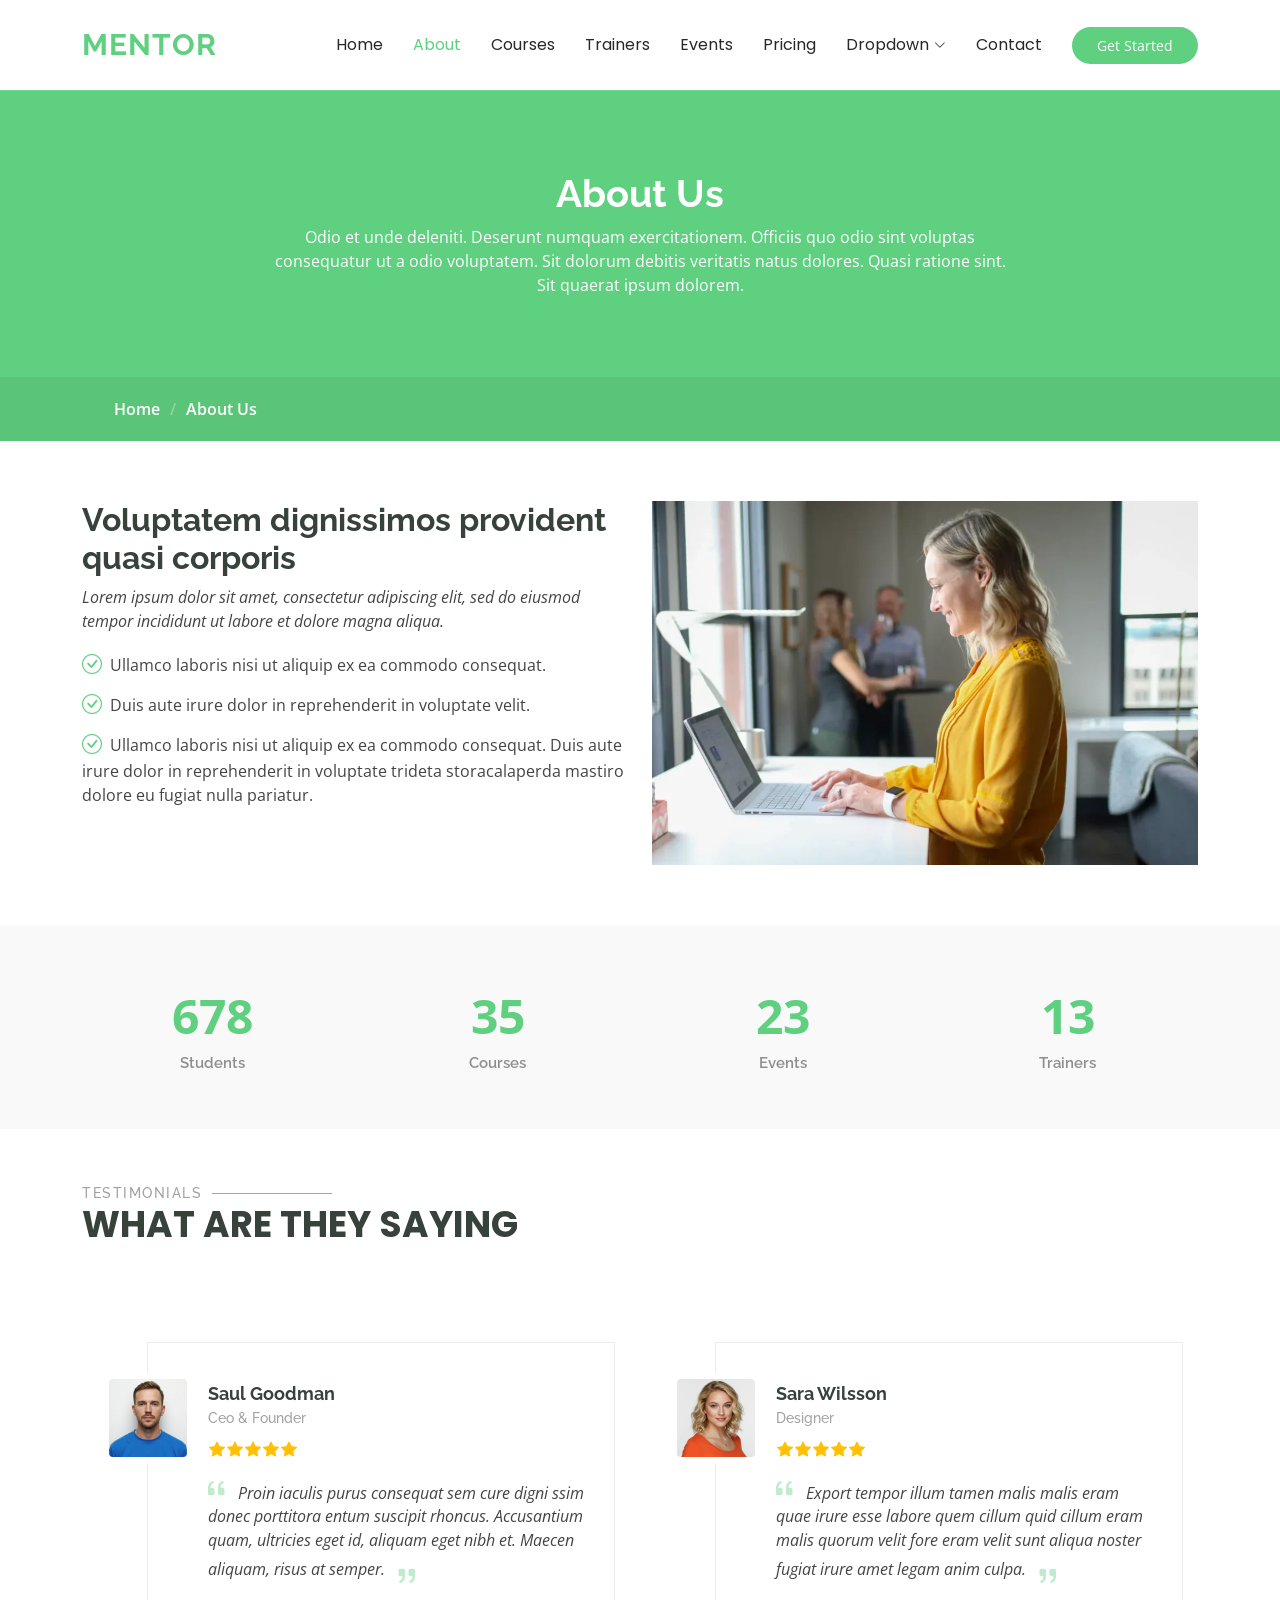
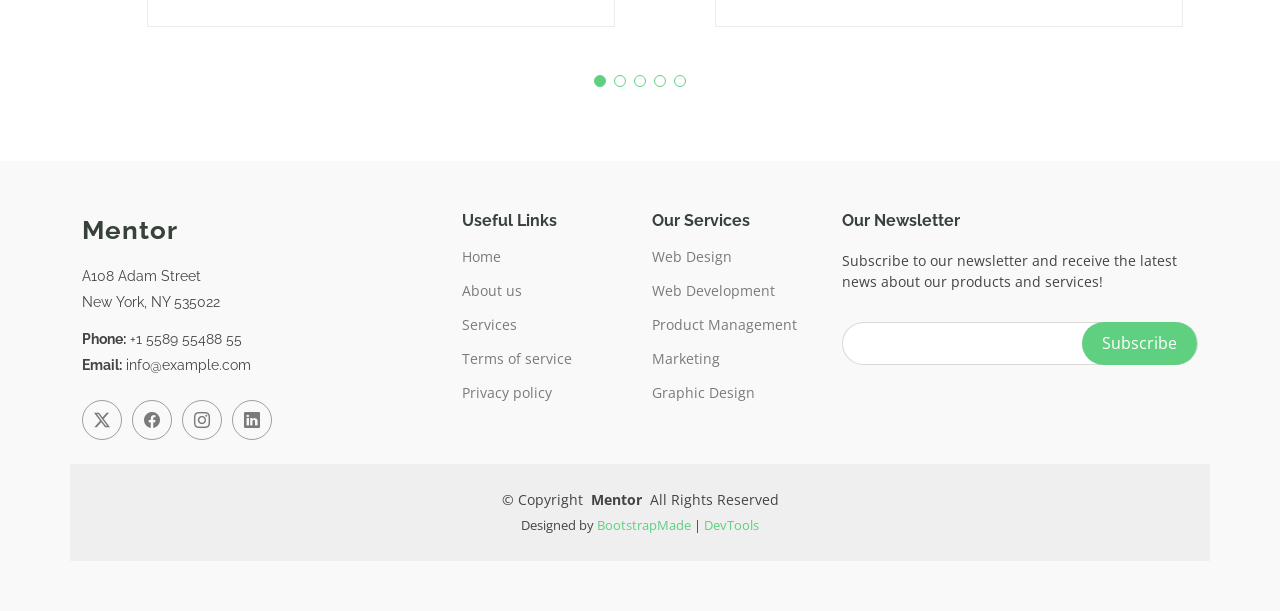
==== about.html @ aa9863a3 "Initial commit: add Mentor Bootstrap template starting files" ====
<!DOCTYPE html>
<html lang="en">

<head>
  <meta charset="utf-8">
  <meta content="width=device-width, initial-scale=1.0" name="viewport">
  <title>About - Mentor Bootstrap Template</title>
  <meta name="description" content="">
  <meta name="keywords" content="">

  <!-- Favicons -->
  <link href="assets/img/favicon.png" rel="icon">
  <link href="assets/img/apple-touch-icon.png" rel="apple-touch-icon">

  <!-- Fonts -->
  <link href="https://fonts.googleapis.com" rel="preconnect">
  <link href="https://fonts.gstatic.com" rel="preconnect" crossorigin>
  <link href="https://fonts.googleapis.com/css2?family=Open+Sans:ital,wght@0,300;0,400;0,500;0,600;0,700;0,800;1,300;1,400;1,500;1,600;1,700;1,800&family=Poppins:ital,wght@0,100;0,200;0,300;0,400;0,500;0,600;0,700;0,800;0,900;1,100;1,200;1,300;1,400;1,500;1,600;1,700;1,800;1,900&family=Raleway:ital,wght@0,100;0,200;0,300;0,400;0,500;0,600;0,700;0,800;0,900;1,100;1,200;1,300;1,400;1,500;1,600;1,700;1,800;1,900&display=swap" rel="stylesheet">

  <!-- Vendor CSS Files -->
  <link href="assets/vendor/bootstrap/css/bootstrap.min.css" rel="stylesheet">
  <link href="assets/vendor/bootstrap-icons/bootstrap-icons.css" rel="stylesheet">
  <link href="assets/vendor/aos/aos.css" rel="stylesheet">
  <link href="assets/vendor/glightbox/css/glightbox.min.css" rel="stylesheet">
  <link href="assets/vendor/swiper/swiper-bundle.min.css" rel="stylesheet">

  <!-- Main CSS File -->
  <link href="assets/css/main.css" rel="stylesheet">

  <!-- =======================================================
  * Template Name: Mentor
  * Template URL: https://bootstrapmade.com/mentor-free-education-bootstrap-theme/
  * Updated: Jul 07 2025 with Bootstrap v5.3.7
  * Author: BootstrapMade.com
  * License: https://bootstrapmade.com/license/
  ======================================================== -->
</head>

<body class="about-page">

  <header id="header" class="header d-flex align-items-center sticky-top">
    <div class="container-fluid container-xl position-relative d-flex align-items-center">

      <a href="index.html" class="logo d-flex align-items-center me-auto">
        <!-- Uncomment the line below if you also wish to use an image logo -->
        <!-- <img src="assets/img/logo.webp" alt=""> -->
        <h1 class="sitename">Mentor</h1>
      </a>

      <nav id="navmenu" class="navmenu">
        <ul>
          <li><a href="index.html">Home<br></a></li>
          <li><a href="about.html" class="active">About</a></li>
          <li><a href="courses.html">Courses</a></li>
          <li><a href="trainers.html">Trainers</a></li>
          <li><a href="events.html">Events</a></li>
          <li><a href="pricing.html">Pricing</a></li>
          <li class="dropdown"><a href="#"><span>Dropdown</span> <i class="bi bi-chevron-down toggle-dropdown"></i></a>
            <ul>
              <li><a href="#">Dropdown 1</a></li>
              <li class="dropdown"><a href="#"><span>Deep Dropdown</span> <i class="bi bi-chevron-down toggle-dropdown"></i></a>
                <ul>
                  <li><a href="#">Deep Dropdown 1</a></li>
                  <li><a href="#">Deep Dropdown 2</a></li>
                  <li><a href="#">Deep Dropdown 3</a></li>
                  <li><a href="#">Deep Dropdown 4</a></li>
                  <li><a href="#">Deep Dropdown 5</a></li>
                </ul>
              </li>
              <li><a href="#">Dropdown 2</a></li>
              <li><a href="#">Dropdown 3</a></li>
              <li><a href="#">Dropdown 4</a></li>
            </ul>
          </li>
          <li><a href="contact.html">Contact</a></li>
        </ul>
        <i class="mobile-nav-toggle d-xl-none bi bi-list"></i>
      </nav>

      <a class="btn-getstarted" href="courses.html">Get Started</a>

    </div>
  </header>

  <main class="main">

    <!-- Page Title -->
    <div class="page-title" data-aos="fade">
      <div class="heading">
        <div class="container">
          <div class="row d-flex justify-content-center text-center">
            <div class="col-lg-8">
              <h1>About Us<br></h1>
              <p class="mb-0">Odio et unde deleniti. Deserunt numquam exercitationem. Officiis quo odio sint voluptas consequatur ut a odio voluptatem. Sit dolorum debitis veritatis natus dolores. Quasi ratione sint. Sit quaerat ipsum dolorem.</p>
            </div>
          </div>
        </div>
      </div>
      <nav class="breadcrumbs">
        <div class="container">
          <ol>
            <li><a href="index.html">Home</a></li>
            <li class="current">About Us<br></li>
          </ol>
        </div>
      </nav>
    </div><!-- End Page Title -->

    <!-- About Us Section -->
    <section id="about-us" class="section about-us">

      <div class="container">

        <div class="row gy-4">

          <div class="col-lg-6 order-1 order-lg-2" data-aos="fade-up" data-aos-delay="100">
            <img src="assets/img/about/about-1.webp" class="img-fluid" alt="">
          </div>

          <div class="col-lg-6 order-2 order-lg-1 content" data-aos="fade-up" data-aos-delay="200">
            <h3>Voluptatem dignissimos provident quasi corporis</h3>
            <p class="fst-italic">
              Lorem ipsum dolor sit amet, consectetur adipiscing elit, sed do eiusmod tempor incididunt ut labore et dolore
              magna aliqua.
            </p>
            <ul>
              <li><i class="bi bi-check-circle"></i> <span>Ullamco laboris nisi ut aliquip ex ea commodo consequat.</span></li>
              <li><i class="bi bi-check-circle"></i> <span>Duis aute irure dolor in reprehenderit in voluptate velit.</span></li>
              <li><i class="bi bi-check-circle"></i> <span>Ullamco laboris nisi ut aliquip ex ea commodo consequat. Duis aute irure dolor in reprehenderit in voluptate trideta storacalaperda mastiro dolore eu fugiat nulla pariatur.</span></li>
            </ul>
          </div>

        </div>

      </div>

    </section><!-- /About Us Section -->

    <!-- Counts Section -->
    <section id="counts" class="section counts light-background">

      <div class="container" data-aos="fade-up" data-aos-delay="100">

        <div class="row gy-4">

          <div class="col-lg-3 col-md-6">
            <div class="stats-item text-center w-100 h-100">
              <span data-purecounter-start="0" data-purecounter-end="1232" data-purecounter-duration="1" class="purecounter"></span>
              <p>Students</p>
            </div>
          </div><!-- End Stats Item -->

          <div class="col-lg-3 col-md-6">
            <div class="stats-item text-center w-100 h-100">
              <span data-purecounter-start="0" data-purecounter-end="64" data-purecounter-duration="1" class="purecounter"></span>
              <p>Courses</p>
            </div>
          </div><!-- End Stats Item -->

          <div class="col-lg-3 col-md-6">
            <div class="stats-item text-center w-100 h-100">
              <span data-purecounter-start="0" data-purecounter-end="42" data-purecounter-duration="1" class="purecounter"></span>
              <p>Events</p>
            </div>
          </div><!-- End Stats Item -->

          <div class="col-lg-3 col-md-6">
            <div class="stats-item text-center w-100 h-100">
              <span data-purecounter-start="0" data-purecounter-end="24" data-purecounter-duration="1" class="purecounter"></span>
              <p>Trainers</p>
            </div>
          </div><!-- End Stats Item -->

        </div>

      </div>

    </section><!-- /Counts Section -->

    <!-- Testimonials Section -->
    <section id="testimonials" class="testimonials section">

      <!-- Section Title -->
      <div class="container section-title" data-aos="fade-up">
        <h2>Testimonials</h2>
        <p>What are they saying</p>
      </div><!-- End Section Title -->

      <div class="container" data-aos="fade-up" data-aos-delay="100">

        <div class="swiper init-swiper">
          <script type="application/json" class="swiper-config">
            {
              "loop": true,
              "speed": 600,
              "autoplay": {
                "delay": 5000
              },
              "slidesPerView": "auto",
              "pagination": {
                "el": ".swiper-pagination",
                "type": "bullets",
                "clickable": true
              },
              "breakpoints": {
                "320": {
                  "slidesPerView": 1,
                  "spaceBetween": 40
                },
                "1200": {
                  "slidesPerView": 2,
                  "spaceBetween": 20
                }
              }
            }
          </script>
          <div class="swiper-wrapper">

            <div class="swiper-slide">
              <div class="testimonial-wrap">
                <div class="testimonial-item">
                  <img src="assets/img/person/person-m-9.webp" class="testimonial-img" alt="">
                  <h3>Saul Goodman</h3>
                  <h4>Ceo &amp; Founder</h4>
                  <div class="stars">
                    <i class="bi bi-star-fill"></i><i class="bi bi-star-fill"></i><i class="bi bi-star-fill"></i><i class="bi bi-star-fill"></i><i class="bi bi-star-fill"></i>
                  </div>
                  <p>
                    <i class="bi bi-quote quote-icon-left"></i>
                    <span>Proin iaculis purus consequat sem cure digni ssim donec porttitora entum suscipit rhoncus. Accusantium quam, ultricies eget id, aliquam eget nibh et. Maecen aliquam, risus at semper.</span>
                    <i class="bi bi-quote quote-icon-right"></i>
                  </p>
                </div>
              </div>
            </div><!-- End testimonial item -->

            <div class="swiper-slide">
              <div class="testimonial-wrap">
                <div class="testimonial-item">
                  <img src="assets/img/person/person-f-5.webp" class="testimonial-img" alt="">
                  <h3>Sara Wilsson</h3>
                  <h4>Designer</h4>
                  <div class="stars">
                    <i class="bi bi-star-fill"></i><i class="bi bi-star-fill"></i><i class="bi bi-star-fill"></i><i class="bi bi-star-fill"></i><i class="bi bi-star-fill"></i>
                  </div>
                  <p>
                    <i class="bi bi-quote quote-icon-left"></i>
                    <span>Export tempor illum tamen malis malis eram quae irure esse labore quem cillum quid cillum eram malis quorum velit fore eram velit sunt aliqua noster fugiat irure amet legam anim culpa.</span>
                    <i class="bi bi-quote quote-icon-right"></i>
                  </p>
                </div>
              </div>
            </div><!-- End testimonial item -->

            <div class="swiper-slide">
              <div class="testimonial-wrap">
                <div class="testimonial-item">
                  <img src="assets/img/person/person-f-12.webp" class="testimonial-img" alt="">
                  <h3>Jena Karlis</h3>
                  <h4>Store Owner</h4>
                  <div class="stars">
                    <i class="bi bi-star-fill"></i><i class="bi bi-star-fill"></i><i class="bi bi-star-fill"></i><i class="bi bi-star-fill"></i><i class="bi bi-star-fill"></i>
                  </div>
                  <p>
                    <i class="bi bi-quote quote-icon-left"></i>
                    <span>Enim nisi quem export duis labore cillum quae magna enim sint quorum nulla quem veniam duis minim tempor labore quem eram duis noster aute amet eram fore quis sint minim.</span>
                    <i class="bi bi-quote quote-icon-right"></i>
                  </p>
                </div>
              </div>
            </div><!-- End testimonial item -->

            <div class="swiper-slide">
              <div class="testimonial-wrap">
                <div class="testimonial-item">
                  <img src="assets/img/person/person-m-12.webp" class="testimonial-img" alt="">
                  <h3>Matt Brandon</h3>
                  <h4>Freelancer</h4>
                  <div class="stars">
                    <i class="bi bi-star-fill"></i><i class="bi bi-star-fill"></i><i class="bi bi-star-fill"></i><i class="bi bi-star-fill"></i><i class="bi bi-star-fill"></i>
                  </div>
                  <p>
                    <i class="bi bi-quote quote-icon-left"></i>
                    <span>Fugiat enim eram quae cillum dolore dolor amet nulla culpa multos export minim fugiat minim velit minim dolor enim duis veniam ipsum anim magna sunt elit fore quem dolore labore illum veniam.</span>
                    <i class="bi bi-quote quote-icon-right"></i>
                  </p>
                </div>
              </div>
            </div><!-- End testimonial item -->

            <div class="swiper-slide">
              <div class="testimonial-wrap">
                <div class="testimonial-item">
                  <img src="assets/img/person/person-m-13.webp" class="testimonial-img" alt="">
                  <h3>John Larson</h3>
                  <h4>Entrepreneur</h4>
                  <div class="stars">
                    <i class="bi bi-star-fill"></i><i class="bi bi-star-fill"></i><i class="bi bi-star-fill"></i><i class="bi bi-star-fill"></i><i class="bi bi-star-fill"></i>
                  </div>
                  <p>
                    <i class="bi bi-quote quote-icon-left"></i>
                    <span>Quis quorum aliqua sint quem legam fore sunt eram irure aliqua veniam tempor noster veniam enim culpa labore duis sunt culpa nulla illum cillum fugiat legam esse veniam culpa fore nisi cillum quid.</span>
                    <i class="bi bi-quote quote-icon-right"></i>
                  </p>
                </div>
              </div>
            </div><!-- End testimonial item -->

          </div>
          <div class="swiper-pagination"></div>
        </div>

      </div>

    </section><!-- /Testimonials Section -->

  </main>

  <footer id="footer" class="footer position-relative light-background">

    <div class="container footer-top">
      <div class="row gy-4">
        <div class="col-lg-4 col-md-6 footer-about">
          <a href="index.html" class="logo d-flex align-items-center">
            <span class="sitename">Mentor</span>
          </a>
          <div class="footer-contact pt-3">
            <p>A108 Adam Street</p>
            <p>New York, NY 535022</p>
            <p class="mt-3"><strong>Phone:</strong> <span>+1 5589 55488 55</span></p>
            <p><strong>Email:</strong> <span>info@example.com</span></p>
          </div>
          <div class="social-links d-flex mt-4">
            <a href=""><i class="bi bi-twitter-x"></i></a>
            <a href=""><i class="bi bi-facebook"></i></a>
            <a href=""><i class="bi bi-instagram"></i></a>
            <a href=""><i class="bi bi-linkedin"></i></a>
          </div>
        </div>

        <div class="col-lg-2 col-md-3 footer-links">
          <h4>Useful Links</h4>
          <ul>
            <li><a href="#">Home</a></li>
            <li><a href="#">About us</a></li>
            <li><a href="#">Services</a></li>
            <li><a href="#">Terms of service</a></li>
            <li><a href="#">Privacy policy</a></li>
          </ul>
        </div>

        <div class="col-lg-2 col-md-3 footer-links">
          <h4>Our Services</h4>
          <ul>
            <li><a href="#">Web Design</a></li>
            <li><a href="#">Web Development</a></li>
            <li><a href="#">Product Management</a></li>
            <li><a href="#">Marketing</a></li>
            <li><a href="#">Graphic Design</a></li>
          </ul>
        </div>

        <div class="col-lg-4 col-md-12 footer-newsletter">
          <h4>Our Newsletter</h4>
          <p>Subscribe to our newsletter and receive the latest news about our products and services!</p>
          <form action="#" method="post" class="email-form">
            <div class="newsletter-form"><input type="email" name="email"><input type="submit" value="Subscribe"></div>
            <div class="loading">Loading</div>
            <div class="error-message"></div>
            <div class="sent-message">Your subscription request has been sent. Thank you!</div>
          </form>
        </div>

      </div>
    </div>

    <div class="container copyright text-center mt-4">
      <p>© <span>Copyright</span> <strong class="px-1 sitename">Mentor</strong> <span>All Rights Reserved</span></p>
      <div class="credits">
        <!-- All the links in the footer should remain intact. -->
        <!-- You can delete the links only if you've purchased the pro version. -->
        <!-- Licensing information: https://bootstrapmade.com/license/ -->
        Designed by <a href="https://bootstrapmade.com/">BootstrapMade</a> | <a href="https://bootstrapmade.com/tools/">DevTools</a>
      </div>
    </div>

  </footer>

  <!-- Scroll Top -->
  <a href="#" id="scroll-top" class="scroll-top d-flex align-items-center justify-content-center"><i class="bi bi-arrow-up-short"></i></a>

  <!-- Preloader -->
  <div id="preloader"></div>

  <!-- Vendor JS Files -->
  <script src="assets/vendor/bootstrap/js/bootstrap.bundle.min.js"></script>
  <script src="assets/vendor/aos/aos.js"></script>
  <script src="assets/vendor/glightbox/js/glightbox.min.js"></script>
  <script src="assets/vendor/purecounter/purecounter_vanilla.js"></script>
  <script src="assets/vendor/swiper/swiper-bundle.min.js"></script>

  <!-- Main JS File -->
  <script src="assets/js/main.js"></script>

</body>

</html>
---- assets/css/main.css ----
/**
* Template Name: Mentor
* Template URL: https://bootstrapmade.com/mentor-free-education-bootstrap-theme/
* Updated: Jul 07 2025 with Bootstrap v5.3.7
* Author: BootstrapMade.com
* License: https://bootstrapmade.com/license/
*/

/*--------------------------------------------------------------
# Font & Color Variables
# Help: https://bootstrapmade.com/color-system/
--------------------------------------------------------------*/
/* Fonts */
:root {
  --default-font: "Open Sans",  system-ui, -apple-system, "Segoe UI", Roboto, "Helvetica Neue", Arial, "Noto Sans", "Liberation Sans", sans-serif, "Apple Color Emoji", "Segoe UI Emoji", "Segoe UI Symbol", "Noto Color Emoji";
  --heading-font: "Raleway",  sans-serif;
  --nav-font: "Poppins",  sans-serif;
}

/* Global Colors - The following color variables are used throughout the website. Updating them here will change the color scheme of the entire website */
:root { 
  --background-color: #ffffff; /* Background color for the entire website, including individual sections */
  --default-color: #444444; /* Default color used for the majority of the text content across the entire website */
  --heading-color: #37423b; /* Color for headings, subheadings and title throughout the website */
  --accent-color: #5fcf80; /* Accent color that represents your brand on the website. It's used for buttons, links, and other elements that need to stand out */
  --surface-color: #ffffff; /* The surface color is used as a background of boxed elements within sections, such as cards, icon boxes, or other elements that require a visual separation from the global background. */
  --contrast-color: #ffffff; /* Contrast color for text, ensuring readability against backgrounds of accent, heading, or default colors. */
}

/* Nav Menu Colors - The following color variables are used specifically for the navigation menu. They are separate from the global colors to allow for more customization options */
:root {
  --nav-color: #272828;  /* The default color of the main navmenu links */
  --nav-hover-color: #5fcf80; /* Applied to main navmenu links when they are hovered over or active */
  --nav-mobile-background-color: #ffffff; /* Used as the background color for mobile navigation menu */
  --nav-dropdown-background-color: #ffffff; /* Used as the background color for dropdown items that appear when hovering over primary navigation items */
  --nav-dropdown-color: #272828; /* Used for navigation links of the dropdown items in the navigation menu. */
  --nav-dropdown-hover-color: #5fcf80; /* Similar to --nav-hover-color, this color is applied to dropdown navigation links when they are hovered over. */
}

/* Color Presets - These classes override global colors when applied to any section or element, providing reuse of the sam color scheme. */

.light-background {
  --background-color: #f9f9f9;
  --surface-color: #ffffff;
}

.dark-background {
  --background-color: #060606;
  --default-color: #ffffff;
  --heading-color: #ffffff;
  --surface-color: #252525;
  --contrast-color: #ffffff;
}

/* Smooth scroll */
:root {
  scroll-behavior: smooth;
}

/*--------------------------------------------------------------
# General Styling & Shared Classes
--------------------------------------------------------------*/
body {
  color: var(--default-color);
  background-color: var(--background-color);
  font-family: var(--default-font);
}

a {
  color: var(--accent-color);
  text-decoration: none;
  transition: 0.3s;
}

a:hover {
  color: color-mix(in srgb, var(--accent-color), transparent 25%);
  text-decoration: none;
}

h1,
h2,
h3,
h4,
h5,
h6 {
  color: var(--heading-color);
  font-family: var(--heading-font);
}

/* Email Form Messages
------------------------------*/
.email-form .error-message {
  display: none;
  background: #df1529;
  color: #ffffff;
  text-align: left;
  padding: 15px;
  margin-bottom: 24px;
  font-weight: 600;
}

.email-form .sent-message {
  display: none;
  color: #ffffff;
  background: #059652;
  text-align: center;
  padding: 15px;
  margin-bottom: 24px;
  font-weight: 600;
}

.email-form .loading {
  display: none;
  background: var(--surface-color);
  text-align: center;
  padding: 15px;
  margin-bottom: 24px;
}

.email-form .loading:before {
  content: "";
  display: inline-block;
  border-radius: 50%;
  width: 24px;
  height: 24px;
  margin: 0 10px -6px 0;
  border: 3px solid var(--accent-color);
  border-top-color: var(--surface-color);
  animation: email-form-loading 1s linear infinite;
}

@keyframes email-form-loading {
  0% {
    transform: rotate(0deg);
  }

  100% {
    transform: rotate(360deg);
  }
}

/* Pulsating Play Button
------------------------------*/
.pulsating-play-btn {
  width: 94px;
  height: 94px;
  background: radial-gradient(var(--accent-color) 50%, color-mix(in srgb, var(--accent-color), transparent 75%) 52%);
  border-radius: 50%;
  display: block;
  position: relative;
  overflow: hidden;
}

.pulsating-play-btn:before {
  content: "";
  position: absolute;
  width: 120px;
  height: 120px;
  animation-delay: 0s;
  animation: pulsate-play-btn 2s;
  animation-direction: forwards;
  animation-iteration-count: infinite;
  animation-timing-function: steps;
  opacity: 1;
  border-radius: 50%;
  border: 5px solid color-mix(in srgb, var(--accent-color), transparent 30%);
  top: -15%;
  left: -15%;
  background: rgba(198, 16, 0, 0);
}

.pulsating-play-btn:after {
  content: "";
  position: absolute;
  left: 50%;
  top: 50%;
  transform: translateX(-40%) translateY(-50%);
  width: 0;
  height: 0;
  border-top: 10px solid transparent;
  border-bottom: 10px solid transparent;
  border-left: 15px solid #fff;
  z-index: 100;
  transition: all 400ms cubic-bezier(0.55, 0.055, 0.675, 0.19);
}

.pulsating-play-btn:hover:before {
  content: "";
  position: absolute;
  left: 50%;
  top: 50%;
  transform: translateX(-40%) translateY(-50%);
  width: 0;
  height: 0;
  border: none;
  border-top: 10px solid transparent;
  border-bottom: 10px solid transparent;
  border-left: 15px solid #fff;
  z-index: 200;
  animation: none;
  border-radius: 0;
}

.pulsating-play-btn:hover:after {
  border-left: 15px solid var(--accent-color);
  transform: scale(20);
}

@keyframes pulsate-play-btn {
  0% {
    transform: scale(0.6, 0.6);
    opacity: 1;
  }

  100% {
    transform: scale(1, 1);
    opacity: 0;
  }
}

/*--------------------------------------------------------------
# Global Header
--------------------------------------------------------------*/
.header {
  color: var(--default-color);
  background-color: var(--background-color);
  padding: 15px 0;
  transition: all 0.5s;
  z-index: 997;
}

.header .logo {
  line-height: 1;
}

.header .logo img {
  max-height: 36px;
  margin-right: 8px;
}

.header .logo h1 {
  font-weight: 700;
  font-size: 30px;
  margin: 0;
  letter-spacing: 1px;
  text-transform: uppercase;
  color: var(--accent-color);
}

.header .btn-getstarted,
.header .btn-getstarted:focus {
  color: var(--contrast-color);
  background: var(--accent-color);
  font-size: 14px;
  padding: 8px 25px;
  margin: 0 0 0 30px;
  border-radius: 50px;
  transition: 0.3s;
}

.header .btn-getstarted:hover,
.header .btn-getstarted:focus:hover {
  color: var(--contrast-color);
  background: color-mix(in srgb, var(--accent-color), transparent 15%);
}

@media (max-width: 1200px) {
  .header .logo {
    order: 1;
  }

  .header .btn-getstarted {
    order: 2;
    margin: 0 15px 0 0;
    padding: 6px 15px;
  }

  .header .navmenu {
    order: 3;
  }
}

.scrolled .header {
  box-shadow: 0px 0 18px rgba(0, 0, 0, 0.1);
}

/*--------------------------------------------------------------
# Navigation Menu
--------------------------------------------------------------*/
/* Navmenu - Desktop */
@media (min-width: 1200px) {
  .navmenu {
    padding: 0;
  }

  .navmenu ul {
    margin: 0;
    padding: 0;
    display: flex;
    list-style: none;
    align-items: center;
  }

  .navmenu li {
    position: relative;
  }

  .navmenu a,
  .navmenu a:focus {
    color: var(--nav-color);
    padding: 18px 15px;
    font-size: 16px;
    font-family: var(--nav-font);
    font-weight: 400;
    display: flex;
    align-items: center;
    justify-content: space-between;
    white-space: nowrap;
    transition: 0.3s;
  }

  .navmenu a i,
  .navmenu a:focus i {
    font-size: 12px;
    line-height: 0;
    margin-left: 5px;
    transition: 0.3s;
  }

  .navmenu li:last-child a {
    padding-right: 0;
  }

  .navmenu li:hover>a,
  .navmenu .active,
  .navmenu .active:focus {
    color: var(--nav-hover-color);
  }

  .navmenu .dropdown ul {
    margin: 0;
    padding: 10px 0;
    background: var(--nav-dropdown-background-color);
    display: block;
    position: absolute;
    visibility: hidden;
    left: 14px;
    top: 130%;
    opacity: 0;
    transition: 0.3s;
    border-radius: 4px;
    z-index: 99;
    box-shadow: 0px 0px 30px rgba(0, 0, 0, 0.1);
  }

  .navmenu .dropdown ul li {
    min-width: 200px;
  }

  .navmenu .dropdown ul a {
    padding: 10px 20px;
    font-size: 15px;
    text-transform: none;
    color: var(--nav-dropdown-color);
  }

  .navmenu .dropdown ul a i {
    font-size: 12px;
  }

  .navmenu .dropdown ul a:hover,
  .navmenu .dropdown ul .active:hover,
  .navmenu .dropdown ul li:hover>a {
    color: var(--nav-dropdown-hover-color);
  }

  .navmenu .dropdown:hover>ul {
    opacity: 1;
    top: 100%;
    visibility: visible;
  }

  .navmenu .dropdown .dropdown ul {
    top: 0;
    left: -90%;
    visibility: hidden;
  }

  .navmenu .dropdown .dropdown:hover>ul {
    opacity: 1;
    top: 0;
    left: -100%;
    visibility: visible;
  }
}

/* Navmenu - Mobile */
@media (max-width: 1199px) {
  .mobile-nav-toggle {
    color: var(--nav-color);
    font-size: 28px;
    line-height: 0;
    margin-right: 10px;
    cursor: pointer;
    transition: color 0.3s;
  }

  .navmenu {
    padding: 0;
    z-index: 9997;
  }

  .navmenu ul {
    display: none;
    list-style: none;
    position: absolute;
    inset: 60px 20px 20px 20px;
    padding: 10px 0;
    margin: 0;
    border-radius: 6px;
    background-color: var(--nav-mobile-background-color);
    border: 1px solid color-mix(in srgb, var(--default-color), transparent 90%);
    box-shadow: none;
    overflow-y: auto;
    transition: 0.3s;
    z-index: 9998;
  }

  .navmenu a,
  .navmenu a:focus {
    color: var(--nav-dropdown-color);
    padding: 10px 20px;
    font-family: var(--nav-font);
    font-size: 17px;
    font-weight: 500;
    display: flex;
    align-items: center;
    justify-content: space-between;
    white-space: nowrap;
    transition: 0.3s;
  }

  .navmenu a i,
  .navmenu a:focus i {
    font-size: 12px;
    line-height: 0;
    margin-left: 5px;
    width: 30px;
    height: 30px;
    display: flex;
    align-items: center;
    justify-content: center;
    border-radius: 50%;
    transition: 0.3s;
    background-color: color-mix(in srgb, var(--accent-color), transparent 90%);
  }

  .navmenu a i:hover,
  .navmenu a:focus i:hover {
    background-color: var(--accent-color);
    color: var(--contrast-color);
  }

  .navmenu a:hover,
  .navmenu .active,
  .navmenu .active:focus {
    color: var(--nav-dropdown-hover-color);
  }

  .navmenu .active i,
  .navmenu .active:focus i {
    background-color: var(--accent-color);
    color: var(--contrast-color);
    transform: rotate(180deg);
  }

  .navmenu .dropdown ul {
    position: static;
    display: none;
    z-index: 99;
    padding: 10px 0;
    margin: 10px 20px;
    background-color: var(--nav-dropdown-background-color);
    transition: all 0.5s ease-in-out;
  }

  .navmenu .dropdown ul ul {
    background-color: rgba(33, 37, 41, 0.1);
  }

  .navmenu .dropdown>.dropdown-active {
    display: block;
    background-color: rgba(33, 37, 41, 0.03);
  }

  .mobile-nav-active {
    overflow: hidden;
  }

  .mobile-nav-active .mobile-nav-toggle {
    color: #fff;
    position: absolute;
    font-size: 32px;
    top: 15px;
    right: 15px;
    margin-right: 0;
    z-index: 9999;
  }

  .mobile-nav-active .navmenu {
    position: fixed;
    overflow: hidden;
    inset: 0;
    background: rgba(33, 37, 41, 0.8);
    transition: 0.3s;
  }

  .mobile-nav-active .navmenu>ul {
    display: block;
  }
}

/*--------------------------------------------------------------
# Global Footer
--------------------------------------------------------------*/
.footer {
  color: var(--default-color);
  background-color: var(--background-color);
  font-size: 14px;
  padding-bottom: 50px;
  position: relative;
}

.footer .footer-top {
  padding-top: 50px;
}

.footer .footer-about .logo {
  margin-bottom: 0;
}

.footer .footer-about .logo img {
  max-height: 40px;
  margin-right: 6px;
}

.footer .footer-about .logo span {
  font-size: 26px;
  font-weight: 700;
  letter-spacing: 1px;
  font-family: var(--heading-font);
  color: var(--heading-color);
}

.footer .footer-about p {
  font-size: 14px;
  font-family: var(--heading-font);
}

.footer .social-links a {
  display: flex;
  align-items: center;
  justify-content: center;
  width: 40px;
  height: 40px;
  border-radius: 50%;
  border: 1px solid color-mix(in srgb, var(--default-color), transparent 50%);
  font-size: 16px;
  color: color-mix(in srgb, var(--default-color), transparent 30%);
  margin-right: 10px;
  transition: 0.3s;
}

.footer .social-links a:hover {
  color: var(--accent-color);
  border-color: var(--accent-color);
}

.footer h4 {
  font-size: 16px;
  font-weight: bold;
  position: relative;
  padding-bottom: 12px;
}

.footer .footer-links {
  margin-bottom: 30px;
}

.footer .footer-links ul {
  list-style: none;
  padding: 0;
  margin: 0;
}

.footer .footer-links ul i {
  padding-right: 2px;
  font-size: 12px;
  line-height: 0;
}

.footer .footer-links ul li {
  padding: 10px 0;
  display: flex;
  align-items: center;
}

.footer .footer-links ul li:first-child {
  padding-top: 0;
}

.footer .footer-links ul a {
  color: color-mix(in srgb, var(--default-color), transparent 30%);
  display: inline-block;
  line-height: 1;
}

.footer .footer-links ul a:hover {
  color: var(--accent-color);
}

.footer .footer-contact p {
  margin-bottom: 5px;
}

.footer .footer-newsletter .newsletter-form {
  margin-top: 30px;
  margin-bottom: 15px;
  padding: 6px 8px;
  position: relative;
  border-radius: 50px;
  border: 1px solid color-mix(in srgb, var(--default-color), transparent 80%);
  display: flex;
  background-color: var(--surface-color);
  transition: 0.3s;
}

.footer .footer-newsletter .newsletter-form:focus-within {
  border-color: var(--accent-color);
}

.footer .footer-newsletter .newsletter-form input[type=email] {
  border: 0;
  padding: 4px 8px;
  width: 100%;
  background-color: var(--surface-color);
  color: var(--default-color);
}

.footer .footer-newsletter .newsletter-form input[type=email]:focus-visible {
  outline: none;
}

.footer .footer-newsletter .newsletter-form input[type=submit] {
  border: 0;
  font-size: 16px;
  padding: 0 20px 2px 20px;
  margin: -7px -8px -7px 0;
  background: var(--accent-color);
  color: var(--contrast-color);
  transition: 0.3s;
  border-radius: 50px;
}

.footer .footer-newsletter .newsletter-form input[type=submit]:hover {
  background: color-mix(in srgb, var(--accent-color), transparent 20%);
}

.footer .copyright {
  padding-top: 25px;
  padding-bottom: 25px;
  background-color: color-mix(in srgb, var(--default-color), transparent 95%);
}

.footer .copyright p {
  margin-bottom: 0;
}

.footer .credits {
  margin-top: 6px;
  font-size: 13px;
}

/*--------------------------------------------------------------
# Preloader
--------------------------------------------------------------*/
#preloader {
  position: fixed;
  inset: 0;
  z-index: 999999;
  overflow: hidden;
  background: var(--background-color);
  transition: all 0.6s ease-out;
}

#preloader:before {
  content: "";
  position: fixed;
  top: calc(50% - 30px);
  left: calc(50% - 30px);
  border: 6px solid #ffffff;
  border-color: var(--accent-color) transparent var(--accent-color) transparent;
  border-radius: 50%;
  width: 60px;
  height: 60px;
  animation: animate-preloader 1.5s linear infinite;
}

@keyframes animate-preloader {
  0% {
    transform: rotate(0deg);
  }

  100% {
    transform: rotate(360deg);
  }
}

/*--------------------------------------------------------------
# Scroll Top Button
--------------------------------------------------------------*/
.scroll-top {
  position: fixed;
  visibility: hidden;
  opacity: 0;
  right: 15px;
  bottom: -15px;
  z-index: 99999;
  background-color: var(--accent-color);
  width: 44px;
  height: 44px;
  border-radius: 50px;
  transition: all 0.4s;
}

.scroll-top i {
  font-size: 24px;
  color: var(--contrast-color);
  line-height: 0;
}

.scroll-top:hover {
  background-color: color-mix(in srgb, var(--accent-color), transparent 20%);
  color: var(--contrast-color);
}

.scroll-top.active {
  visibility: visible;
  opacity: 1;
  bottom: 15px;
}

/*--------------------------------------------------------------
# Disable aos animation delay on mobile devices
--------------------------------------------------------------*/
@media screen and (max-width: 768px) {
  [data-aos-delay] {
    transition-delay: 0 !important;
  }
}

/*--------------------------------------------------------------
# Global Page Titles & Breadcrumbs
--------------------------------------------------------------*/
.page-title {
  --default-color: var(--contrast-color);
  --background-color: var(--accent-color);
  --heading-color: var(--contrast-color);
  color: var(--default-color);
  background-color: var(--background-color);
  position: relative;
}

.page-title .heading {
  padding: 80px 0;
  border-top: 1px solid color-mix(in srgb, var(--default-color), transparent 90%);
}

.page-title .heading h1 {
  font-size: 38px;
  font-weight: 700;
}

.page-title nav {
  background-color: color-mix(in srgb, var(--accent-color) 90%, black 5%);
  padding: 20px 0;
}

.page-title nav a {
  color: var(--default-color);
}

.page-title nav ol {
  display: flex;
  flex-wrap: wrap;
  list-style: none;
  margin: 0;
  font-size: 16px;
  font-weight: 600;
}

.page-title nav ol li+li {
  padding-left: 10px;
}

.page-title nav ol li+li::before {
  content: "/";
  display: inline-block;
  padding-right: 10px;
  color: color-mix(in srgb, var(--default-color), transparent 70%);
}

/*--------------------------------------------------------------
# Global Sections
--------------------------------------------------------------*/
section,
.section {
  color: var(--default-color);
  background-color: var(--background-color);
  padding: 60px 0;
  scroll-margin-top: 900px;
  overflow: clip;
}

@media (max-width: 1199px) {

  section,
  .section {
    scroll-margin-top: 66px;
  }
}

/*--------------------------------------------------------------
# Global Section Titles
--------------------------------------------------------------*/
.section-title {
  padding-bottom: 60px;
  position: relative;
}

.section-title h2 {
  font-size: 14px;
  font-weight: 500;
  padding: 0;
  line-height: 1px;
  margin: 0;
  letter-spacing: 1.5px;
  text-transform: uppercase;
  color: color-mix(in srgb, var(--default-color), transparent 50%);
  position: relative;
}

.section-title h2::after {
  content: "";
  width: 120px;
  height: 1px;
  display: inline-block;
  background: var(--accent-color);
  margin: 4px 10px;
}

.section-title p {
  color: var(--heading-color);
  margin: 0;
  font-size: 36px;
  font-weight: 700;
  font-family: var(--nav-font);
  text-transform: uppercase;
}

/*--------------------------------------------------------------
# Hero Section
--------------------------------------------------------------*/
.hero {
  width: 100%;
  min-height: 80vh;
  position: relative;
  padding: 80px 0;
  display: flex;
  align-items: center;
  justify-content: center;
  color: var(--default-color);
}

.hero img {
  position: absolute;
  inset: 0;
  display: block;
  width: 100%;
  height: 100%;
  object-fit: cover;
  z-index: 1;
}

.hero:before {
  content: "";
  background: color-mix(in srgb, var(--background-color), transparent 60%);
  position: absolute;
  inset: 0;
  z-index: 2;
}

.hero .container {
  position: relative;
  z-index: 3;
}

.hero h2 {
  margin: 0;
  font-size: 48px;
  font-weight: 700;
}

.hero p {
  color: color-mix(in srgb, var(--default-color), transparent 20%);
  margin: 10px 0 0 0;
  font-size: 24px;
}

.hero .btn-get-started {
  font-weight: 500;
  font-size: 15px;
  letter-spacing: 1px;
  display: inline-block;
  padding: 8px 35px 10px 35px;
  border-radius: 50px;
  transition: 0.4s;
  margin-top: 30px;
  border: 2px solid var(--default-color);
  color: var(--default-color);
}

.hero .btn-get-started:hover {
  background: var(--accent-color);
  border: 2px solid var(--accent-color);
}

@media (max-width: 768px) {
  .hero h2 {
    font-size: 32px;
  }

  .hero p {
    font-size: 18px;
  }
}

/*--------------------------------------------------------------
# About Section
--------------------------------------------------------------*/
.about .content h3 {
  font-size: 2rem;
  font-weight: 700;
}

.about .content ul {
  list-style: none;
  padding: 0;
}

.about .content ul li {
  padding-bottom: 10px;
}

.about .content ul i {
  font-size: 1.25rem;
  margin-right: 4px;
  color: var(--accent-color);
}

.about .content p:last-child {
  margin-bottom: 0;
}

.about .content .read-more {
  background: var(--accent-color);
  color: var(--contrast-color);
  font-family: var(--heading-font);
  font-weight: 500;
  font-size: 15px;
  letter-spacing: 1px;
  padding: 10px 24px 12px 24px;
  border-radius: 50px;
  transition: 0.3s;
  display: inline-flex;
  align-items: center;
  justify-content: center;
}

.about .content .read-more i {
  font-size: 18px;
  margin-left: 5px;
  line-height: 0;
  transition: 0.3s;
}

.about .content .read-more:hover {
  background: color-mix(in srgb, var(--accent-color), transparent 20%);
  padding-right: 19px;
}

.about .content .read-more:hover i {
  margin-left: 10px;
}

/*--------------------------------------------------------------
# Counts Section
--------------------------------------------------------------*/
.counts {
  padding: 25px 0;
}

.counts .stats-item {
  padding: 30px;
  width: 100%;
}

.counts .stats-item span {
  font-size: 48px;
  display: block;
  color: var(--accent-color);
  font-weight: 700;
}

.counts .stats-item p {
  color: color-mix(in srgb, var(--default-color), transparent 40%);
  padding: 0;
  margin: 0;
  font-family: var(--heading-font);
  font-size: 15px;
  font-weight: 600;
}

/*--------------------------------------------------------------
# Why Us Section
--------------------------------------------------------------*/
.why-us .why-box {
  color: var(--contrast-color);
  background: var(--accent-color);
  padding: 30px;
}

.why-us .why-box h3 {
  color: var(--contrast-color);
  font-weight: 700;
  font-size: 34px;
  margin-bottom: 30px;
}

.why-us .why-box p {
  margin-bottom: 30px;
}

.why-us .why-box .more-btn {
  display: inline-block;
  background: color-mix(in srgb, var(--contrast-color), transparent 85%);
  padding: 8px 40px 10px 40px;
  color: var(--contrast-color);
  transition: all ease-in-out 0.4s;
  border-radius: 50px;
}

.why-us .why-box .more-btn i {
  font-size: 14px;
}

.why-us .why-box .more-btn:hover {
  color: var(--accent-color);
  background: var(--surface-color);
}

.why-us .icon-box {
  background-color: var(--surface-color);
  text-align: center;
  padding: 40px 30px;
  width: 100%;
  height: 100%;
  border: 1px solid color-mix(in srgb, var(--default-color), transparent 90%);
}

.why-us .icon-box i {
  color: var(--accent-color);
  font-size: 32px;
  margin-bottom: 30px;
  background: color-mix(in srgb, var(--accent-color), transparent 95%);
  border-radius: 50px;
  display: flex;
  align-items: center;
  justify-content: center;
  width: 72px;
  height: 72px;
  transition: 0.3s;
}

.why-us .icon-box h4 {
  font-size: 20px;
  font-weight: 700;
  margin: 0 0 30px 0;
}

.why-us .icon-box p {
  font-size: 15px;
  color: color-mix(in srgb, var(--default-color), transparent 30%);
}

.why-us .icon-box:hover i {
  color: var(--contrast-color);
  background: var(--accent-color);
}

/*--------------------------------------------------------------
# Features Section
--------------------------------------------------------------*/
.features {
  padding: 10px 0;
}

.features .features-item {
  background-color: var(--surface-color);
  display: flex;
  align-items: center;
  padding: 20px;
  transition: 0.3s;
  border: 1px solid color-mix(in srgb, var(--default-color), transparent 90%);
  position: relative;
}

.features .features-item i {
  font-size: 32px;
  padding-right: 10px;
  line-height: 0;
}

.features .features-item h3 {
  font-weight: 700;
  margin: 0;
  padding: 0;
  line-height: 1;
  font-size: 16px;
}

.features .features-item h3 a {
  color: var(--heading-color);
  transition: 0.3s;
}

.features .features-item:hover {
  border-color: var(--accent-color);
}

.features .features-item:hover h3 a {
  color: var(--accent-color);
}

/*--------------------------------------------------------------
# Courses Section
--------------------------------------------------------------*/
.courses .course-item {
  background-color: var(--surface-color);
  border: 1px solid color-mix(in srgb, var(--default-color), transparent 90%);
  border-radius: 5px;
}

.courses .course-content {
  padding: 15px;
}

.courses .course-content h3 {
  font-weight: 700;
  font-size: 20px;
}

.courses .course-content h3 a {
  color: var(--heading-color);
  transition: 0.3s;
}

.courses .course-content h3 a:hover {
  color: var(--accent-color);
}

.courses .course-content .category {
  background: var(--accent-color);
  color: var(--contrast-color);
  font-size: 14px;
  padding: 6px 14px;
  margin: 0;
  border-radius: 5px;
}

.courses .course-content .price {
  margin: 0;
  font-weight: 700;
  font-size: 18px;
  color: color-mix(in srgb, var(--default-color), transparent 20%);
}

.courses .course-content .description {
  font-size: 14px;
  color: color-mix(in srgb, var(--default-color), transparent 20%);
}

.courses .trainer {
  padding-top: 15px;
  border-top: 1px solid color-mix(in srgb, var(--default-color), transparent 90%);
}

.courses .trainer .trainer-profile img {
  max-width: 50px;
  border-radius: 50px;
}

.courses .trainer .trainer-profile .trainer-link {
  padding-left: 10px;
  font-weight: 600;
  font-size: 16px;
  color: color-mix(in srgb, var(--default-color), transparent 20%);
  transition: 0.3s;
}

.courses .trainer .trainer-profile .trainer-link:hover {
  color: var(--accent-color);
}

.courses .trainer .trainer-rank {
  font-size: 18px;
  color: color-mix(in srgb, var(--default-color), transparent 60%);
}

.courses .trainer .trainer-rank .user-icon {
  font-size: 22px;
}

/*--------------------------------------------------------------
# Trainers Index Section
--------------------------------------------------------------*/
.trainers-index .member {
  background-color: var(--surface-color);
  border: 1px solid color-mix(in srgb, var(--default-color), transparent 90%);
  text-align: center;
  margin-bottom: 20px;
}

.trainers-index .member img {
  margin: -1px -1px 30px -1px;
}

.trainers-index .member .member-content {
  padding: 0 20px 30px 20px;
}

.trainers-index .member h4 {
  font-weight: 700;
  margin-bottom: 2px;
  font-size: 18px;
}

.trainers-index .member span {
  font-style: italic;
  display: block;
  font-size: 13px;
  color: color-mix(in srgb, var(--default-color), transparent 20%);
}

.trainers-index .member p {
  padding-top: 10px;
  font-size: 14px;
  font-style: italic;
  color: color-mix(in srgb, var(--default-color), transparent 40%);
}

.trainers-index .member .social {
  margin-top: 15px;
}

.trainers-index .member .social a {
  color: color-mix(in srgb, var(--default-color), transparent 60%);
  transition: 0.3s;
}

.trainers-index .member .social a:hover {
  color: var(--accent-color);
}

.trainers-index .member .social i {
  font-size: 18px;
  margin: 0 2px;
}

/*--------------------------------------------------------------
# About Us Section
--------------------------------------------------------------*/
.about-us .content h3 {
  font-size: 2rem;
  font-weight: 700;
}

.about-us .content ul {
  list-style: none;
  padding: 0;
}

.about-us .content ul li {
  padding-bottom: 10px;
}

.about-us .content ul i {
  font-size: 1.25rem;
  margin-right: 4px;
  color: var(--accent-color);
}

.about-us .content p:last-child {
  margin-bottom: 0;
}

/*--------------------------------------------------------------
# Testimonials Section
--------------------------------------------------------------*/
.testimonials .testimonial-wrap {
  padding-left: 50px;
}

.testimonials .testimonials-carousel,
.testimonials .testimonials-slider {
  overflow: hidden;
}

.testimonials .testimonial-item {
  background-color: var(--surface-color);
  border: 1px solid color-mix(in srgb, var(--default-color), transparent 90%);
  box-sizing: content-box;
  padding: 30px 30px 30px 60px;
  margin: 30px 15px;
  min-height: 200px;
  position: relative;
}

.testimonials .testimonial-item .testimonial-img {
  width: 90px;
  border-radius: 10px;
  border: 6px solid var(--background-color);
  position: absolute;
  left: -45px;
}

.testimonials .testimonial-item h3 {
  font-size: 18px;
  font-weight: bold;
  margin: 10px 0 5px 0;
}

.testimonials .testimonial-item h4 {
  color: color-mix(in srgb, var(--default-color), transparent 50%);
  font-size: 14px;
  margin: 0;
}

.testimonials .testimonial-item .stars {
  margin: 10px 0;
}

.testimonials .testimonial-item .stars i {
  color: #ffc107;
  margin: 0 1px;
}

.testimonials .testimonial-item .quote-icon-left,
.testimonials .testimonial-item .quote-icon-right {
  color: color-mix(in srgb, var(--accent-color), transparent 60%);
  font-size: 26px;
  line-height: 0;
}

.testimonials .testimonial-item .quote-icon-left {
  display: inline-block;
  left: -5px;
  position: relative;
}

.testimonials .testimonial-item .quote-icon-right {
  display: inline-block;
  right: -5px;
  position: relative;
  top: 10px;
  transform: scale(-1, -1);
}

.testimonials .testimonial-item p {
  font-style: italic;
  margin: 15px auto 15px auto;
}

.testimonials .swiper-wrapper {
  height: auto;
}

.testimonials .swiper-pagination {
  margin-top: 20px;
  position: relative;
}

.testimonials .swiper-pagination .swiper-pagination-bullet {
  width: 12px;
  height: 12px;
  background-color: var(--background-color);
  opacity: 1;
  border: 1px solid var(--accent-color);
}

.testimonials .swiper-pagination .swiper-pagination-bullet-active {
  background-color: var(--accent-color);
}

@media (max-width: 767px) {
  .testimonials .testimonial-wrap {
    padding-left: 0;
  }

  .testimonials .testimonials-carousel,
  .testimonials .testimonials-slider {
    overflow: hidden;
  }

  .testimonials .testimonial-item {
    padding: 30px;
    margin: 15px;
  }

  .testimonials .testimonial-item .testimonial-img {
    position: static;
    left: auto;
  }
}

/*--------------------------------------------------------------
# Course Details Section
--------------------------------------------------------------*/
.course-details .course-header {
  margin-bottom: 40px;
}

.course-details .course-header .course-image {
  margin-bottom: 20px;
  border-radius: 12px;
  overflow: hidden;
}

.course-details .course-header .course-image img {
  width: 100%;
  height: 400px;
  object-fit: cover;
}

.course-details .course-header .course-meta {
  display: flex;
  justify-content: space-between;
  align-items: center;
  flex-wrap: wrap;
  gap: 20px;
}

@media (max-width: 768px) {
  .course-details .course-header .course-meta {
    flex-direction: column;
    align-items: flex-start;
  }
}

.course-details .course-header .instructor {
  display: flex;
  align-items: center;
  gap: 15px;
}

.course-details .course-header .instructor .instructor-avatar {
  width: 60px;
  height: 60px;
  border-radius: 50%;
  object-fit: cover;
}

.course-details .course-header .instructor .instructor-info h6 {
  margin: 0;
  font-size: 16px;
  font-weight: 600;
  color: var(--heading-color);
}

.course-details .course-header .instructor .instructor-info span {
  font-size: 14px;
  color: color-mix(in srgb, var(--default-color), transparent 30%);
}

.course-details .course-header .course-stats {
  display: flex;
  gap: 25px;
}

@media (max-width: 576px) {
  .course-details .course-header .course-stats {
    flex-wrap: wrap;
    gap: 15px;
  }
}

.course-details .course-header .course-stats .stat-item {
  display: flex;
  align-items: center;
  gap: 8px;
  font-size: 14px;
  color: var(--default-color);
}

.course-details .course-header .course-stats .stat-item i {
  color: var(--accent-color);
}

.course-details .course-content {
  margin-bottom: 50px;
}

.course-details .course-content h2 {
  font-size: 32px;
  margin-bottom: 25px;
  color: var(--heading-color);
}

@media (max-width: 768px) {
  .course-details .course-content h2 {
    font-size: 26px;
  }
}

.course-details .course-content .course-description {
  margin-bottom: 40px;
}

.course-details .course-content .course-description p {
  font-size: 16px;
  line-height: 1.7;
  margin-bottom: 15px;
  color: var(--default-color);
}

.course-details .course-content .what-you-learn {
  background-color: var(--surface-color);
  padding: 30px;
  border-radius: 12px;
  border: 1px solid color-mix(in srgb, var(--default-color), transparent 90%);
}

.course-details .course-content .what-you-learn h3 {
  font-size: 24px;
  margin-bottom: 25px;
  color: var(--heading-color);
}

.course-details .course-content .what-you-learn .learn-list {
  list-style: none;
  padding: 0;
  margin: 0;
}

.course-details .course-content .what-you-learn .learn-list li {
  display: flex;
  align-items: flex-start;
  gap: 12px;
  margin-bottom: 15px;
  font-size: 15px;
  line-height: 1.6;
  color: var(--default-color);
}

.course-details .course-content .what-you-learn .learn-list li i {
  color: var(--accent-color);
  font-size: 18px;
  margin-top: 2px;
  flex-shrink: 0;
}

.course-details .course-curriculum {
  margin-bottom: 50px;
}

.course-details .course-curriculum h3 {
  font-size: 24px;
  margin-bottom: 30px;
  color: var(--heading-color);
}

.course-details .course-curriculum .curriculum-section {
  margin-bottom: 25px;
  border: 1px solid color-mix(in srgb, var(--default-color), transparent 90%);
  border-radius: 8px;
  overflow: hidden;
}

.course-details .course-curriculum .curriculum-section .section-header {
  background-color: var(--surface-color);
  padding: 20px;
  display: flex;
  justify-content: space-between;
  align-items: center;
  border-bottom: 1px solid color-mix(in srgb, var(--default-color), transparent 90%);
}

@media (max-width: 576px) {
  .course-details .course-curriculum .curriculum-section .section-header {
    flex-direction: column;
    align-items: flex-start;
    gap: 10px;
  }
}

.course-details .course-curriculum .curriculum-section .section-header h4 {
  font-size: 18px;
  margin: 0;
  color: var(--heading-color);
}

.course-details .course-curriculum .curriculum-section .section-header .lessons-count {
  font-size: 14px;
  color: color-mix(in srgb, var(--default-color), transparent 30%);
}

.course-details .course-curriculum .curriculum-section .lessons {
  padding: 0;
}

.course-details .course-curriculum .curriculum-section .lessons .lesson-item {
  padding: 15px 20px;
  display: flex;
  justify-content: space-between;
  align-items: center;
  border-bottom: 1px solid color-mix(in srgb, var(--default-color), transparent 95%);
  transition: background-color 0.3s;
}

.course-details .course-curriculum .curriculum-section .lessons .lesson-item:hover {
  background-color: color-mix(in srgb, var(--accent-color), transparent 95%);
}

.course-details .course-curriculum .curriculum-section .lessons .lesson-item:last-child {
  border-bottom: none;
}

.course-details .course-curriculum .curriculum-section .lessons .lesson-item .lesson-info {
  display: flex;
  align-items: center;
  gap: 12px;
}

.course-details .course-curriculum .curriculum-section .lessons .lesson-item .lesson-info i {
  color: var(--accent-color);
  font-size: 18px;
}

.course-details .course-curriculum .curriculum-section .lessons .lesson-item .lesson-info span {
  font-size: 15px;
  color: var(--default-color);
}

.course-details .course-curriculum .curriculum-section .lessons .lesson-item .lesson-duration {
  font-size: 14px;
  color: color-mix(in srgb, var(--default-color), transparent 40%);
  font-weight: 500;
}

.course-details .course-sidebar {
  position: sticky;
  top: 100px;
}

.course-details .course-sidebar .pricing-card {
  background-color: var(--surface-color);
  border: 1px solid color-mix(in srgb, var(--default-color), transparent 90%);
  border-radius: 12px;
  padding: 30px;
  text-align: center;
  margin-bottom: 30px;
  box-shadow: 0 5px 20px color-mix(in srgb, var(--default-color), transparent 90%);
}

.course-details .course-sidebar .pricing-card .price {
  margin-bottom: 10px;
}

.course-details .course-sidebar .pricing-card .price .currency {
  font-size: 24px;
  font-weight: 600;
  color: var(--accent-color);
  vertical-align: top;
}

.course-details .course-sidebar .pricing-card .price .amount {
  font-size: 48px;
  font-weight: 700;
  color: var(--accent-color);
}

.course-details .course-sidebar .pricing-card .price .period {
  font-size: 16px;
  color: color-mix(in srgb, var(--default-color), transparent 40%);
}

.course-details .course-sidebar .pricing-card .original-price {
  font-size: 18px;
  color: color-mix(in srgb, var(--default-color), transparent 50%);
  text-decoration: line-through;
  margin-bottom: 25px;
}

.course-details .course-sidebar .pricing-card .course-features {
  margin-bottom: 30px;
}

.course-details .course-sidebar .pricing-card .course-features .feature {
  display: flex;
  align-items: center;
  gap: 12px;
  margin-bottom: 12px;
  text-align: left;
}

.course-details .course-sidebar .pricing-card .course-features .feature i {
  color: var(--accent-color);
  font-size: 16px;
  width: 16px;
}

.course-details .course-sidebar .pricing-card .course-features .feature span {
  font-size: 14px;
  color: var(--default-color);
}

.course-details .course-sidebar .pricing-card .btn-enroll {
  width: 100%;
  padding: 15px;
  background-color: var(--accent-color);
  color: var(--contrast-color);
  border: none;
  border-radius: 8px;
  font-size: 16px;
  font-weight: 600;
  margin-bottom: 15px;
  transition: all 0.3s;
}

.course-details .course-sidebar .pricing-card .btn-enroll:hover {
  background-color: color-mix(in srgb, var(--accent-color), black 10%);
  transform: translateY(-2px);
}

.course-details .course-sidebar .pricing-card .btn-preview {
  width: 100%;
  padding: 15px;
  background-color: transparent;
  color: var(--accent-color);
  border: 2px solid var(--accent-color);
  border-radius: 8px;
  font-size: 16px;
  font-weight: 600;
  transition: all 0.3s;
}

.course-details .course-sidebar .pricing-card .btn-preview:hover {
  background-color: var(--accent-color);
  color: var(--contrast-color);
}

.course-details .course-sidebar .course-info-card {
  background-color: var(--surface-color);
  border: 1px solid color-mix(in srgb, var(--default-color), transparent 90%);
  border-radius: 12px;
  padding: 25px;
  margin-bottom: 30px;
}

.course-details .course-sidebar .course-info-card h4 {
  font-size: 18px;
  margin-bottom: 20px;
  color: var(--heading-color);
}

.course-details .course-sidebar .course-info-card .info-item {
  display: flex;
  justify-content: space-between;
  margin-bottom: 12px;
  padding-bottom: 12px;
  border-bottom: 1px solid color-mix(in srgb, var(--default-color), transparent 95%);
}

.course-details .course-sidebar .course-info-card .info-item:last-child {
  margin-bottom: 0;
  padding-bottom: 0;
  border-bottom: none;
}

.course-details .course-sidebar .course-info-card .info-item .label {
  font-size: 14px;
  font-weight: 600;
  color: var(--default-color);
}

.course-details .course-sidebar .course-info-card .info-item .value {
  font-size: 14px;
  color: color-mix(in srgb, var(--default-color), transparent 20%);
}

.course-details .course-sidebar .course-tags {
  background-color: var(--surface-color);
  border: 1px solid color-mix(in srgb, var(--default-color), transparent 90%);
  border-radius: 12px;
  padding: 25px;
}

.course-details .course-sidebar .course-tags h4 {
  font-size: 18px;
  margin-bottom: 20px;
  color: var(--heading-color);
}

.course-details .course-sidebar .course-tags .tags-list {
  display: flex;
  flex-wrap: wrap;
  gap: 10px;
}

.course-details .course-sidebar .course-tags .tags-list .tag {
  padding: 6px 12px;
  background-color: color-mix(in srgb, var(--accent-color), transparent 90%);
  color: var(--accent-color);
  border-radius: 20px;
  font-size: 12px;
  font-weight: 500;
  transition: all 0.3s;
}

.course-details .course-sidebar .course-tags .tags-list .tag:hover {
  background-color: var(--accent-color);
  color: var(--contrast-color);
}

@media (max-width: 768px) {
  .course-details .course-sidebar {
    position: static;
    margin-top: 40px;
  }
}

/*--------------------------------------------------------------
# Tabs Section
--------------------------------------------------------------*/
.tabs {
  padding-top: 30;
}

.tabs .nav-tabs {
  border: 0;
}

.tabs .nav-link {
  background-color: var(--background-color);
  border: 0;
  padding: 12px 15px;
  transition: 0.3s;
  color: var(--default-color);
  border-radius: 0;
  border-right: 2px solid color-mix(in srgb, var(--default-color), transparent 90%);
  font-weight: 600;
  font-size: 15px;
}

.tabs .nav-link:hover {
  color: var(--accent-color);
}

.tabs .nav-link.active {
  background-color: var(--surface-color);
  color: var(--accent-color);
  border-color: var(--accent-color);
}

.tabs .tab-pane.active {
  animation: fadeIn 0.5s ease-out;
}

.tabs .details h3 {
  font-size: 26px;
  font-weight: 600;
  margin-bottom: 20px;
}

.tabs .details p {
  color: color-mix(in srgb, var(--default-color), transparent 20%);
}

.tabs .details p:last-child {
  margin-bottom: 0;
}

@media (max-width: 992px) {
  .tabs .nav-link {
    border: 0;
    padding: 15px;
  }

  .tabs .nav-link.active {
    color: var(--accent-color);
    background: var(--accent-color);
  }
}

/*--------------------------------------------------------------
# Trainers Section
--------------------------------------------------------------*/
.trainers .member {
  position: relative;
}

.trainers .member .member-img {
  margin: 0 80px;
  border-radius: 50%;
  overflow: hidden;
  position: relative;
}

@media (max-width: 1024px) {
  .trainers .member .member-img {
    margin: 0 60px;
  }
}

.trainers .member .member-img img {
  position: relative;
  z-index: 1;
}

.trainers .member .member-img .social {
  position: absolute;
  inset: 0;
  background-color: rgba(0, 0, 0, 0.6);
  display: flex;
  justify-content: center;
  align-items: center;
  z-index: 2;
  padding-bottom: 20px;
  transition: 0.3s;
  visibility: hidden;
  opacity: 0;
}

.trainers .member .member-img .social a {
  transition: 0.3s;
  color: var(--contrast-color);
  font-size: 20px;
  margin: 0 8px;
}

.trainers .member .member-img .social a:hover {
  color: var(--accent-color);
}

.trainers .member .member-info {
  margin-top: 30px;
}

.trainers .member .member-info h4 {
  font-weight: 700;
  margin-bottom: 6px;
  font-size: 18px;
}

.trainers .member .member-info span {
  font-style: italic;
  display: block;
  font-size: 15px;
  color: color-mix(in srgb, var(--default-color), transparent 40%);
  margin-bottom: 10px;
}

.trainers .member .member-info p {
  margin-bottom: 0;
  font-size: 14px;
}

.trainers .member:hover .member-img .social {
  padding-bottom: 0;
  visibility: visible;
  opacity: 1;
}

/*--------------------------------------------------------------
# Events Section
--------------------------------------------------------------*/
.events .card {
  background-color: var(--background-color);
  border: 0;
  padding: 0 30px;
  margin-bottom: 60px;
  position: relative;
}

.events .card-img {
  width: calc(100% + 60px);
  margin-left: -30px;
  overflow: hidden;
  z-index: 9;
  border-radius: 0;
}

.events .card-img img {
  max-width: 100%;
  transition: all 0.3s ease-in-out;
}

.events .card-body {
  z-index: 10;
  background: var(--surface-color);
  border-top: 4px solid var(--surface-color);
  padding: 30px;
  box-shadow: 0px 2px 15px rgba(0, 0, 0, 0.1);
  margin-top: -60px;
  transition: 0.3s;
}

.events .card-title {
  font-weight: 700;
  text-align: center;
  margin-bottom: 20px;
}

.events .card-title a {
  color: var(--default-color);
  transition: 0.3s;
}

.events .card-text {
  color: color-mix(in srgb, var(--default-color), transparent 30%);
}

.events .card:hover img {
  transform: scale(1.1);
}

.events .card:hover .card-body {
  border-color: var(--accent-color);
}

.events .card:hover .card-body .card-title a {
  color: var(--accent-color);
}

/*--------------------------------------------------------------
# Pricing Section
--------------------------------------------------------------*/
.pricing .pricing-item {
  background-color: var(--surface-color);
  box-shadow: 0px 0px 4px rgba(0, 0, 0, 0.1);
  padding: 20px;
  text-align: center;
  border-radius: 5px;
  position: relative;
  overflow: hidden;
}

.pricing .pricing-item h3 {
  margin: -20px -20px 20px -20px;
  padding: 20px 15px;
  font-size: 16px;
  font-weight: 600;
  color: color-mix(in srgb, var(--default-color), transparent 20%);
  background: color-mix(in srgb, var(--default-color), transparent 95%);
}

.pricing .pricing-item h4 {
  font-size: 36px;
  font-weight: 600;
  font-family: var(--heading-font);
}

.pricing .pricing-item h4 sup {
  font-size: 20px;
  top: -15px;
  left: -3px;
}

.pricing .pricing-item h4 span {
  color: color-mix(in srgb, var(--default-color), transparent 40%);
  font-size: 16px;
  font-weight: 300;
}

.pricing .pricing-item ul {
  padding: 15px 0;
  list-style: none;
  text-align: center;
  line-height: 20px;
  font-size: 14px;
}

.pricing .pricing-item ul li {
  padding-bottom: 16px;
}

.pricing .pricing-item ul i {
  color: var(--accent-color);
  font-size: 18px;
  padding-right: 4px;
}

.pricing .pricing-item ul .na {
  color: color-mix(in srgb, var(--default-color), transparent 40%);
  text-decoration: line-through;
}

.pricing .btn-wrap {
  background: color-mix(in srgb, var(--default-color), transparent 95%);
  margin: 0 -20px -20px -20px;
  padding: 20px 15px;
  text-align: center;
}

.pricing .btn-buy {
  background: var(--accent-color);
  color: var(--contrast-color);
  display: inline-block;
  padding: 8px 35px 10px 35px;
  border-radius: 4px;
  transition: none;
  font-size: 14px;
  font-weight: 400;
  font-family: var(--heading-font);
  font-weight: 600;
  transition: 0.3s;
}

.pricing .btn-buy:hover {
  background: color-mix(in srgb, var(--accent-color), transparent 20%);
}

.pricing .featured h3 {
  background: var(--accent-color);
  color: var(--contrast-color);
}

.pricing .advanced {
  background: var(--accent-color);
  color: var(--contrast-color);
  width: 200px;
  position: absolute;
  top: 18px;
  right: -68px;
  transform: rotate(45deg);
  z-index: 1;
  font-size: 14px;
  padding: 1px 0 3px 0;
}

/*--------------------------------------------------------------
# Contact Section
--------------------------------------------------------------*/
.contact {
  padding-top: 8px;
  padding-bottom: 40px;
}

.contact .info-item+.info-item {
  margin-top: 40px;
}

.contact .info-item i {
  color: var(--contrast-color);
  background: var(--accent-color);
  font-size: 20px;
  width: 48px;
  height: 48px;
  display: flex;
  justify-content: center;
  align-items: center;
  border-radius: 50px;
  transition: all 0.3s ease-in-out;
  margin-right: 15px;
}

.contact .info-item h3 {
  padding: 0;
  font-size: 18px;
  font-weight: 700;
  margin-bottom: 5px;
}

.contact .info-item p {
  padding: 0;
  margin-bottom: 0;
  font-size: 14px;
}

.contact .email-form {
  height: 100%;
}

.contact .email-form input[type=text],
.contact .email-form input[type=email],
.contact .email-form textarea {
  font-size: 14px;
  padding: 10px 15px;
  box-shadow: none;
  border-radius: 0;
  color: var(--default-color);
  background-color: color-mix(in srgb, var(--background-color), transparent 50%);
  border-color: color-mix(in srgb, var(--default-color), transparent 80%);
}

.contact .email-form input[type=text]:focus,
.contact .email-form input[type=email]:focus,
.contact .email-form textarea:focus {
  border-color: var(--accent-color);
}

.contact .email-form input[type=text]::placeholder,
.contact .email-form input[type=email]::placeholder,
.contact .email-form textarea::placeholder {
  color: color-mix(in srgb, var(--default-color), transparent 70%);
}

.contact .email-form button[type=submit] {
  color: var(--contrast-color);
  background: var(--accent-color);
  border: 0;
  padding: 10px 30px 12px 30px;
  transition: 0.4s;
  border-radius: 50px;
}

.contact .email-form button[type=submit]:hover {
  background: color-mix(in srgb, var(--accent-color), transparent 20%);
}

/*--------------------------------------------------------------
# Starter Section Section
--------------------------------------------------------------*/
.starter-section {
  /* Add your styles here */
}
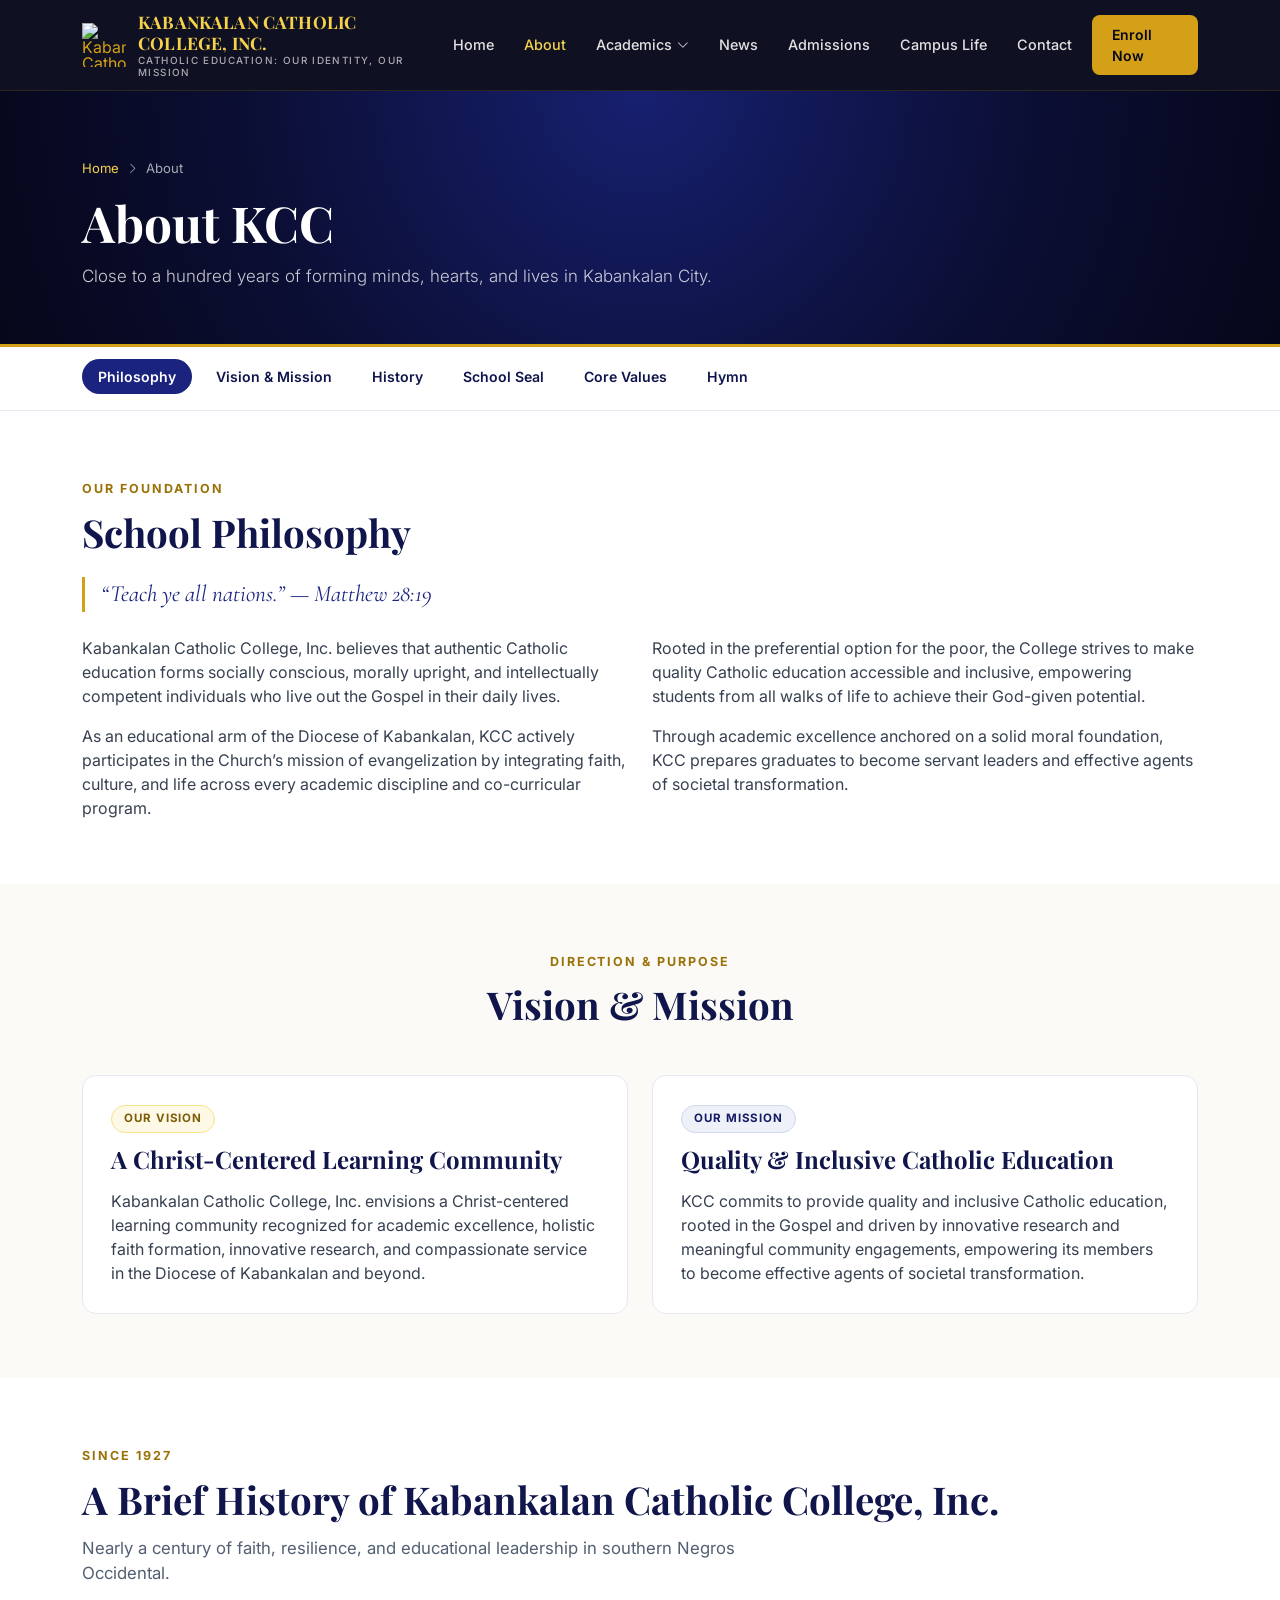
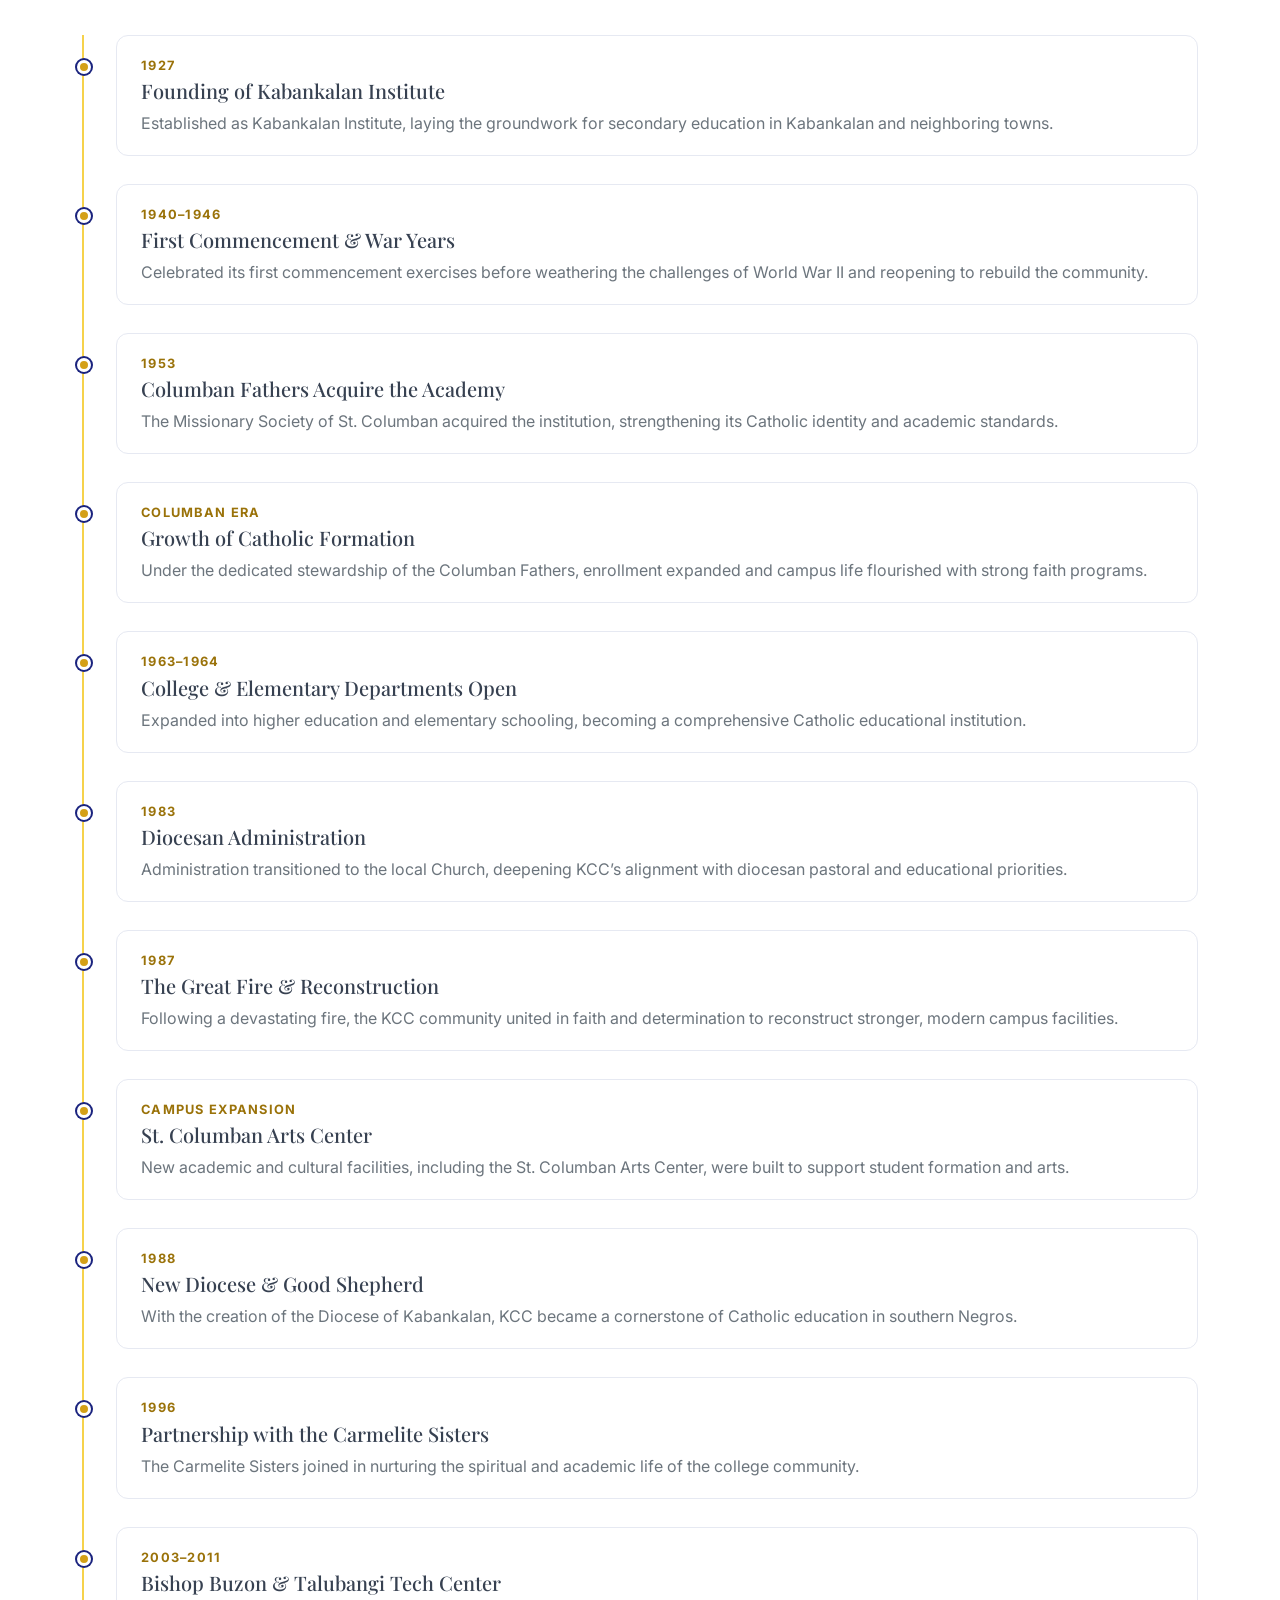
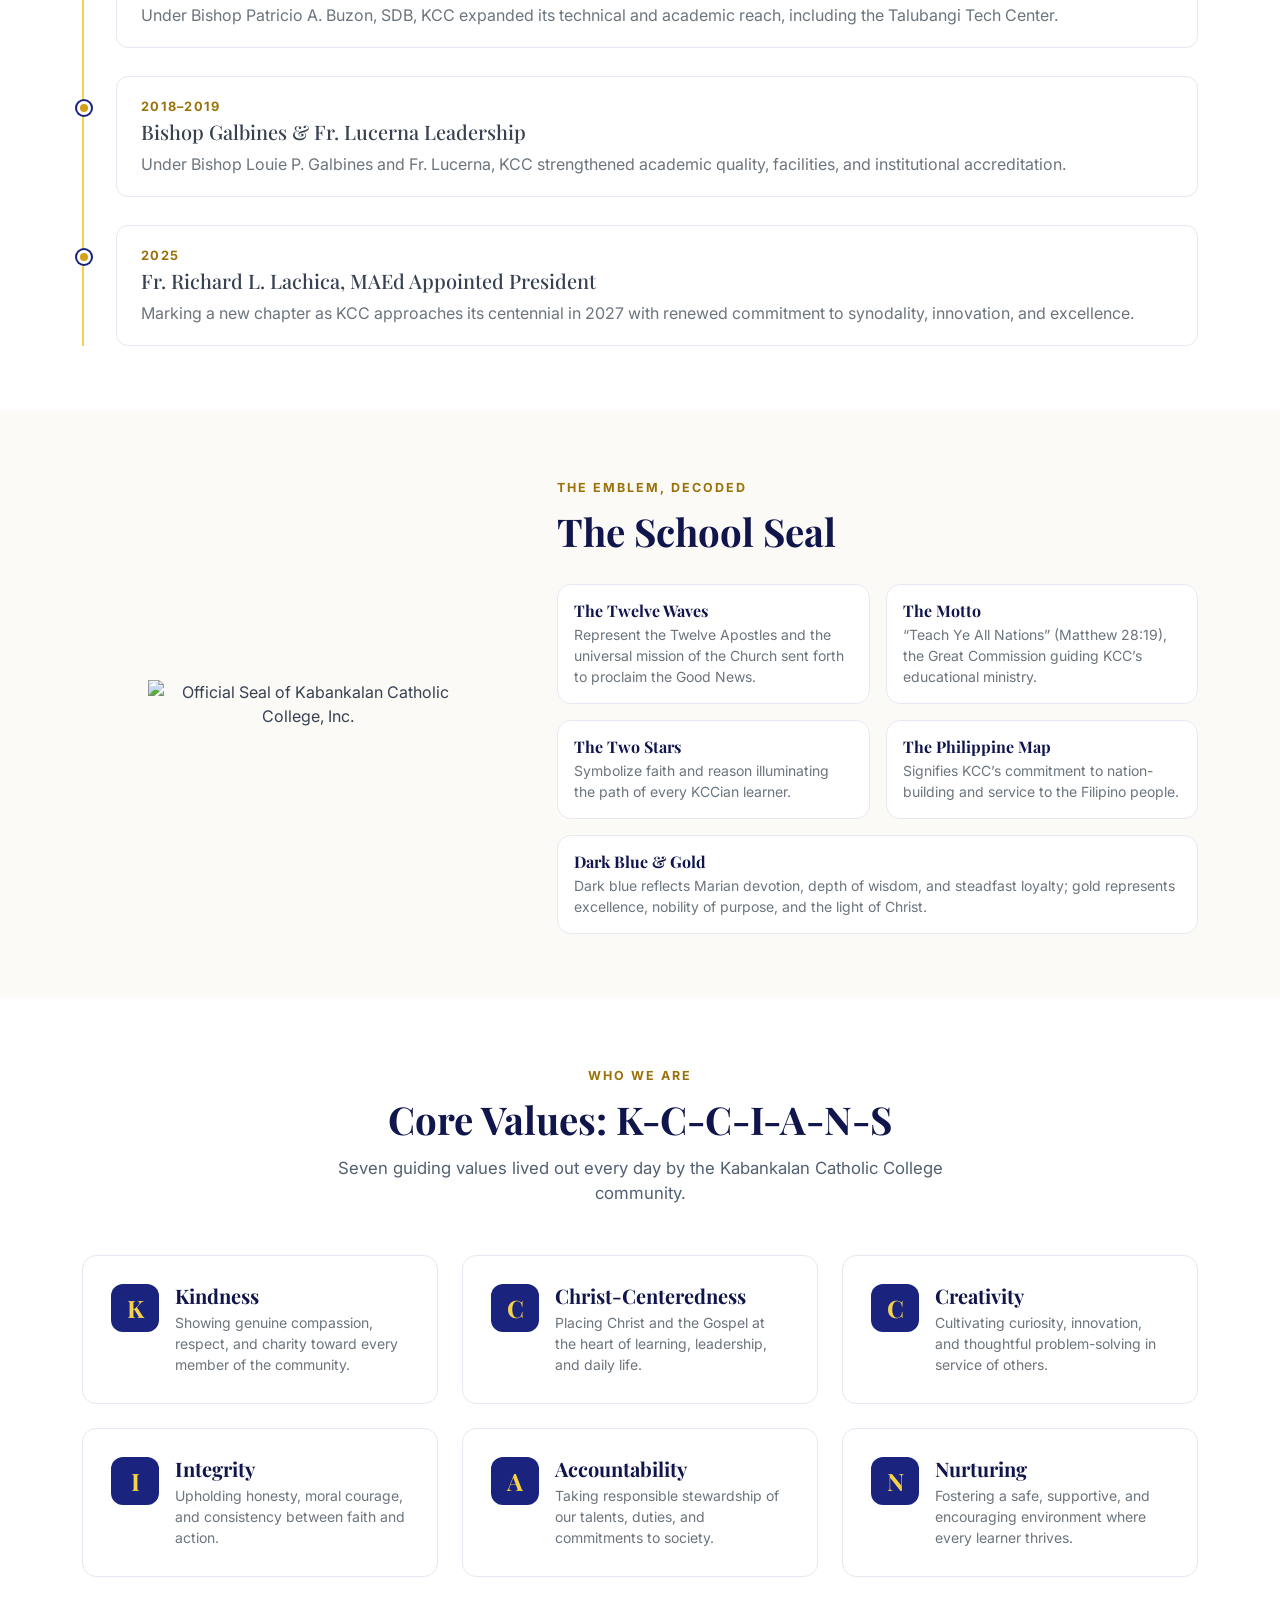
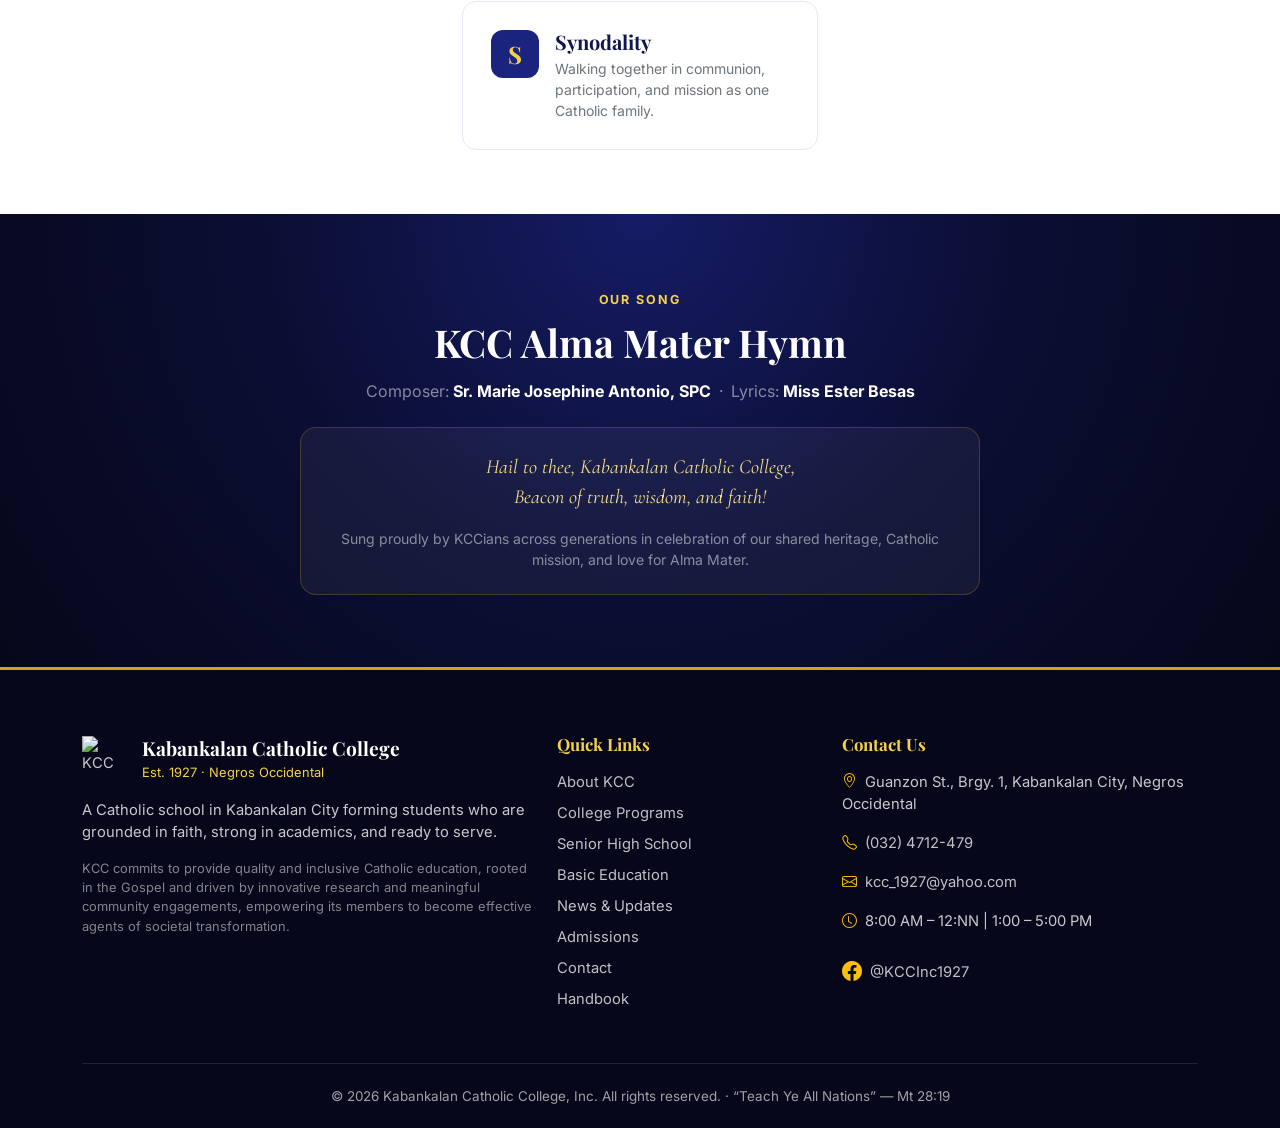
==== commit 1b73fe15: "setup pages" ====
--- a/about.html
+++ b/about.html
@@ -4,404 +4,441 @@
 <head>
   <meta charset="utf-8">
   <meta content="width=device-width, initial-scale=1.0" name="viewport">
-  <title>About - Mentor Bootstrap Template</title>
-  <meta name="description" content="">
-  <meta name="keywords" content="">
+  <title>About KCC | Kabankalan Catholic College, Inc.</title>
+  <meta name="description" content="Learn about the philosophy, vision, mission, history since 1927, official seal, K-C-C-I-A-N-S core values, and Alma Mater Hymn of Kabankalan Catholic College, Inc.">
+  <meta name="theme-color" content="#1a237e">
 
   <!-- Favicons -->
-  <link href="assets/img/favicon.png" rel="icon">
-  <link href="assets/img/apple-touch-icon.png" rel="apple-touch-icon">
-
-  <!-- Fonts -->
+  <link href="https://kcc.edu.ph/favicon.ico" rel="icon">
+  <link href="https://kcc.edu.ph/apple-touch-icon.png" rel="apple-touch-icon">
+
+  <!-- Google Fonts -->
   <link href="https://fonts.googleapis.com" rel="preconnect">
   <link href="https://fonts.gstatic.com" rel="preconnect" crossorigin>
-  <link href="https://fonts.googleapis.com/css2?family=Open+Sans:ital,wght@0,300;0,400;0,500;0,600;0,700;0,800;1,300;1,400;1,500;1,600;1,700;1,800&family=Poppins:ital,wght@0,100;0,200;0,300;0,400;0,500;0,600;0,700;0,800;0,900;1,100;1,200;1,300;1,400;1,500;1,600;1,700;1,800;1,900&family=Raleway:ital,wght@0,100;0,200;0,300;0,400;0,500;0,600;0,700;0,800;0,900;1,100;1,200;1,300;1,400;1,500;1,600;1,700;1,800;1,900&display=swap" rel="stylesheet">
+  <link href="https://fonts.googleapis.com/css2?family=Cormorant+Garamond:ital,wght@0,600;0,700;1,400;1,600&family=Inter:wght@400;500;600;700&family=Playfair+Display:wght@600;700;800&display=swap" rel="stylesheet">
 
   <!-- Vendor CSS Files -->
   <link href="assets/vendor/bootstrap/css/bootstrap.min.css" rel="stylesheet">
   <link href="assets/vendor/bootstrap-icons/bootstrap-icons.css" rel="stylesheet">
   <link href="assets/vendor/aos/aos.css" rel="stylesheet">
-  <link href="assets/vendor/glightbox/css/glightbox.min.css" rel="stylesheet">
-  <link href="assets/vendor/swiper/swiper-bundle.min.css" rel="stylesheet">
-
-  <!-- Main CSS File -->
+
+  <!-- Main & KCC CSS Files -->
   <link href="assets/css/main.css" rel="stylesheet">
-
-  <!-- =======================================================
-  * Template Name: Mentor
-  * Template URL: https://bootstrapmade.com/mentor-free-education-bootstrap-theme/
-  * Updated: Jul 07 2025 with Bootstrap v5.3.7
-  * Author: BootstrapMade.com
-  * License: https://bootstrapmade.com/license/
-  ======================================================== -->
+  <link href="assets/css/kcc.css" rel="stylesheet">
 </head>
 
 <body class="about-page">
 
+  <!-- Header -->
   <header id="header" class="header d-flex align-items-center sticky-top">
     <div class="container-fluid container-xl position-relative d-flex align-items-center">
-
       <a href="index.html" class="logo d-flex align-items-center me-auto">
-        <!-- Uncomment the line below if you also wish to use an image logo -->
-        <!-- <img src="assets/img/logo.webp" alt=""> -->
-        <h1 class="sitename">Mentor</h1>
+        <img src="https://kcc.edu.ph/.netlify/images?w=44&q=80&url=%2Fimages%2Fkcc-logo.png" alt="Kabankalan Catholic College Seal" width="44" height="44">
+        <div class="brand-text">
+          <h1 class="sitename">Kabankalan Catholic College, Inc.</h1>
+          <span class="tagline">Catholic Education: Our Identity, Our Mission</span>
+        </div>
       </a>
 
       <nav id="navmenu" class="navmenu">
         <ul>
-          <li><a href="index.html">Home<br></a></li>
+          <li><a href="index.html">Home</a></li>
           <li><a href="about.html" class="active">About</a></li>
-          <li><a href="courses.html">Courses</a></li>
-          <li><a href="trainers.html">Trainers</a></li>
-          <li><a href="events.html">Events</a></li>
-          <li><a href="pricing.html">Pricing</a></li>
-          <li class="dropdown"><a href="#"><span>Dropdown</span> <i class="bi bi-chevron-down toggle-dropdown"></i></a>
+          <li class="dropdown">
+            <a href="programs.html"><span>Academics</span> <i class="bi bi-chevron-down toggle-dropdown"></i></a>
             <ul>
-              <li><a href="#">Dropdown 1</a></li>
-              <li class="dropdown"><a href="#"><span>Deep Dropdown</span> <i class="bi bi-chevron-down toggle-dropdown"></i></a>
-                <ul>
-                  <li><a href="#">Deep Dropdown 1</a></li>
-                  <li><a href="#">Deep Dropdown 2</a></li>
-                  <li><a href="#">Deep Dropdown 3</a></li>
-                  <li><a href="#">Deep Dropdown 4</a></li>
-                  <li><a href="#">Deep Dropdown 5</a></li>
-                </ul>
-              </li>
-              <li><a href="#">Dropdown 2</a></li>
-              <li><a href="#">Dropdown 3</a></li>
-              <li><a href="#">Dropdown 4</a></li>
+              <li><a href="programs.html">College Programs</a></li>
+              <li><a href="senior-high.html">Senior High School</a></li>
+              <li><a href="basic-education.html">Basic Education</a></li>
             </ul>
           </li>
+          <li><a href="news.html">News</a></li>
+          <li><a href="admissions.html">Admissions</a></li>
+          <li><a href="campus-life.html">Campus Life</a></li>
           <li><a href="contact.html">Contact</a></li>
         </ul>
         <i class="mobile-nav-toggle d-xl-none bi bi-list"></i>
       </nav>
 
-      <a class="btn-getstarted" href="courses.html">Get Started</a>
-
+      <a class="btn-getstarted" href="https://kcc.wela.ph/" target="_blank" rel="noopener noreferrer">Enroll Now</a>
     </div>
   </header>
 
   <main class="main">
 
-    <!-- Page Title -->
-    <div class="page-title" data-aos="fade">
-      <div class="heading">
-        <div class="container">
-          <div class="row d-flex justify-content-center text-center">
-            <div class="col-lg-8">
-              <h1>About Us<br></h1>
-              <p class="mb-0">Odio et unde deleniti. Deserunt numquam exercitationem. Officiis quo odio sint voluptas consequatur ut a odio voluptatem. Sit dolorum debitis veritatis natus dolores. Quasi ratione sint. Sit quaerat ipsum dolorem.</p>
-            </div>
-          </div>
-        </div>
-      </div>
-      <nav class="breadcrumbs">
-        <div class="container">
-          <ol>
-            <li><a href="index.html">Home</a></li>
-            <li class="current">About Us<br></li>
-          </ol>
-        </div>
-      </nav>
-    </div><!-- End Page Title -->
-
-    <!-- About Us Section -->
-    <section id="about-us" class="section about-us">
-
+    <!-- Page Banner -->
+    <section class="kcc-page-banner">
+      <div class="container" data-aos="fade-up">
+        <div class="kcc-breadcrumb">
+          <a href="index.html">Home</a>
+          <i class="bi bi-chevron-right small"></i>
+          <span>About</span>
+        </div>
+        <h1>About KCC</h1>
+        <p class="lead">Close to a hundred years of forming minds, hearts, and lives in Kabankalan City.</p>
+      </div>
+    </section>
+
+    <!-- Sticky Section Jump Navigation -->
+    <nav class="kcc-subnav" aria-label="About page sections">
       <div class="container">
-
-        <div class="row gy-4">
-
-          <div class="col-lg-6 order-1 order-lg-2" data-aos="fade-up" data-aos-delay="100">
-            <img src="assets/img/about/about-1.webp" class="img-fluid" alt="">
-          </div>
-
-          <div class="col-lg-6 order-2 order-lg-1 content" data-aos="fade-up" data-aos-delay="200">
-            <h3>Voluptatem dignissimos provident quasi corporis</h3>
-            <p class="fst-italic">
-              Lorem ipsum dolor sit amet, consectetur adipiscing elit, sed do eiusmod tempor incididunt ut labore et dolore
-              magna aliqua.
+        <ul class="nav nav-pills flex-nowrap overflow-auto gap-2 pb-1">
+          <li class="nav-item"><a class="nav-link active" href="#philosophy">Philosophy</a></li>
+          <li class="nav-item"><a class="nav-link" href="#vision-mission">Vision &amp; Mission</a></li>
+          <li class="nav-item"><a class="nav-link" href="#history">History</a></li>
+          <li class="nav-item"><a class="nav-link" href="#school-seal">School Seal</a></li>
+          <li class="nav-item"><a class="nav-link" href="#core-values">Core Values</a></li>
+          <li class="nav-item"><a class="nav-link" href="#hymn">Hymn</a></li>
+        </ul>
+      </div>
+    </nav>
+
+    <!-- 1. School Philosophy -->
+    <section id="philosophy" class="section py-5">
+      <div class="container py-3" data-aos="fade-up">
+        <span class="kcc-eyebrow">Our Foundation</span>
+        <h2 class="kcc-section-heading">School Philosophy</h2>
+        <blockquote class="kcc-quote-inline mb-4">&ldquo;Teach ye all nations.&rdquo; &mdash; Matthew 28:19</blockquote>
+        <div class="row g-4">
+          <div class="col-lg-6">
+            <p>
+              Kabankalan Catholic College, Inc. believes that authentic Catholic education forms socially conscious, morally upright, and intellectually competent individuals who live out the Gospel in their daily lives.
             </p>
-            <ul>
-              <li><i class="bi bi-check-circle"></i> <span>Ullamco laboris nisi ut aliquip ex ea commodo consequat.</span></li>
-              <li><i class="bi bi-check-circle"></i> <span>Duis aute irure dolor in reprehenderit in voluptate velit.</span></li>
-              <li><i class="bi bi-check-circle"></i> <span>Ullamco laboris nisi ut aliquip ex ea commodo consequat. Duis aute irure dolor in reprehenderit in voluptate trideta storacalaperda mastiro dolore eu fugiat nulla pariatur.</span></li>
-            </ul>
-          </div>
-
-        </div>
-
-      </div>
-
-    </section><!-- /About Us Section -->
-
-    <!-- Counts Section -->
-    <section id="counts" class="section counts light-background">
-
-      <div class="container" data-aos="fade-up" data-aos-delay="100">
-
-        <div class="row gy-4">
-
-          <div class="col-lg-3 col-md-6">
-            <div class="stats-item text-center w-100 h-100">
-              <span data-purecounter-start="0" data-purecounter-end="1232" data-purecounter-duration="1" class="purecounter"></span>
-              <p>Students</p>
-            </div>
-          </div><!-- End Stats Item -->
-
-          <div class="col-lg-3 col-md-6">
-            <div class="stats-item text-center w-100 h-100">
-              <span data-purecounter-start="0" data-purecounter-end="64" data-purecounter-duration="1" class="purecounter"></span>
-              <p>Courses</p>
-            </div>
-          </div><!-- End Stats Item -->
-
-          <div class="col-lg-3 col-md-6">
-            <div class="stats-item text-center w-100 h-100">
-              <span data-purecounter-start="0" data-purecounter-end="42" data-purecounter-duration="1" class="purecounter"></span>
-              <p>Events</p>
-            </div>
-          </div><!-- End Stats Item -->
-
-          <div class="col-lg-3 col-md-6">
-            <div class="stats-item text-center w-100 h-100">
-              <span data-purecounter-start="0" data-purecounter-end="24" data-purecounter-duration="1" class="purecounter"></span>
-              <p>Trainers</p>
-            </div>
-          </div><!-- End Stats Item -->
-
-        </div>
-
-      </div>
-
-    </section><!-- /Counts Section -->
-
-    <!-- Testimonials Section -->
-    <section id="testimonials" class="testimonials section">
-
-      <!-- Section Title -->
-      <div class="container section-title" data-aos="fade-up">
-        <h2>Testimonials</h2>
-        <p>What are they saying</p>
-      </div><!-- End Section Title -->
-
-      <div class="container" data-aos="fade-up" data-aos-delay="100">
-
-        <div class="swiper init-swiper">
-          <script type="application/json" class="swiper-config">
-            {
-              "loop": true,
-              "speed": 600,
-              "autoplay": {
-                "delay": 5000
-              },
-              "slidesPerView": "auto",
-              "pagination": {
-                "el": ".swiper-pagination",
-                "type": "bullets",
-                "clickable": true
-              },
-              "breakpoints": {
-                "320": {
-                  "slidesPerView": 1,
-                  "spaceBetween": 40
-                },
-                "1200": {
-                  "slidesPerView": 2,
-                  "spaceBetween": 20
-                }
-              }
-            }
-          </script>
-          <div class="swiper-wrapper">
-
-            <div class="swiper-slide">
-              <div class="testimonial-wrap">
-                <div class="testimonial-item">
-                  <img src="assets/img/person/person-m-9.webp" class="testimonial-img" alt="">
-                  <h3>Saul Goodman</h3>
-                  <h4>Ceo &amp; Founder</h4>
-                  <div class="stars">
-                    <i class="bi bi-star-fill"></i><i class="bi bi-star-fill"></i><i class="bi bi-star-fill"></i><i class="bi bi-star-fill"></i><i class="bi bi-star-fill"></i>
-                  </div>
-                  <p>
-                    <i class="bi bi-quote quote-icon-left"></i>
-                    <span>Proin iaculis purus consequat sem cure digni ssim donec porttitora entum suscipit rhoncus. Accusantium quam, ultricies eget id, aliquam eget nibh et. Maecen aliquam, risus at semper.</span>
-                    <i class="bi bi-quote quote-icon-right"></i>
-                  </p>
+            <p class="mb-0">
+              As an educational arm of the Diocese of Kabankalan, KCC actively participates in the Church&rsquo;s mission of evangelization by integrating faith, culture, and life across every academic discipline and co-curricular program.
+            </p>
+          </div>
+          <div class="col-lg-6">
+            <p>
+              Rooted in the preferential option for the poor, the College strives to make quality Catholic education accessible and inclusive, empowering students from all walks of life to achieve their God-given potential.
+            </p>
+            <p class="mb-0">
+              Through academic excellence anchored on a solid moral foundation, KCC prepares graduates to become servant leaders and effective agents of societal transformation.
+            </p>
+          </div>
+        </div>
+      </div>
+    </section>
+
+    <!-- 2. Vision & Mission -->
+    <section id="vision-mission" class="section kcc-cream-bg py-5">
+      <div class="container py-3">
+        <div class="text-center mb-5" data-aos="fade-up">
+          <span class="kcc-eyebrow">Direction &amp; Purpose</span>
+          <h2 class="kcc-section-heading">Vision &amp; Mission</h2>
+        </div>
+
+        <div class="row g-4">
+          <div class="col-lg-6" data-aos="fade-up">
+            <div class="kcc-card">
+              <span class="kcc-pill-tag">Our Vision</span>
+              <h3 class="h4 mb-3">A Christ-Centered Learning Community</h3>
+              <p class="mb-0">
+                Kabankalan Catholic College, Inc. envisions a Christ-centered learning community recognized for academic excellence, holistic faith formation, innovative research, and compassionate service in the Diocese of Kabankalan and beyond.
+              </p>
+            </div>
+          </div>
+
+          <div class="col-lg-6" data-aos="fade-up" data-aos-delay="100">
+            <div class="kcc-card">
+              <span class="kcc-pill-tag kcc-pill-navy">Our Mission</span>
+              <h3 class="h4 mb-3">Quality &amp; Inclusive Catholic Education</h3>
+              <p class="mb-0">
+                KCC commits to provide quality and inclusive Catholic education, rooted in the Gospel and driven by innovative research and meaningful community engagements, empowering its members to become effective agents of societal transformation.
+              </p>
+            </div>
+          </div>
+        </div>
+      </div>
+    </section>
+
+    <!-- 3. History Timeline -->
+    <section id="history" class="section py-5">
+      <div class="container py-3">
+        <div class="mb-5" data-aos="fade-up">
+          <span class="kcc-eyebrow">Since 1927</span>
+          <h2 class="kcc-section-heading">A Brief History of Kabankalan Catholic College, Inc.</h2>
+          <p class="kcc-section-lead">Nearly a century of faith, resilience, and educational leadership in southern Negros Occidental.</p>
+        </div>
+
+        <div class="kcc-timeline" data-aos="fade-up">
+          <div class="kcc-timeline-item">
+            <div class="kcc-timeline-year">1927</div>
+            <h3 class="h5">Founding of Kabankalan Institute</h3>
+            <p class="mb-0 text-secondary">Established as Kabankalan Institute, laying the groundwork for secondary education in Kabankalan and neighboring towns.</p>
+          </div>
+          <div class="kcc-timeline-item">
+            <div class="kcc-timeline-year">1940&ndash;1946</div>
+            <h3 class="h5">First Commencement &amp; War Years</h3>
+            <p class="mb-0 text-secondary">Celebrated its first commencement exercises before weathering the challenges of World War II and reopening to rebuild the community.</p>
+          </div>
+          <div class="kcc-timeline-item">
+            <div class="kcc-timeline-year">1953</div>
+            <h3 class="h5">Columban Fathers Acquire the Academy</h3>
+            <p class="mb-0 text-secondary">The Missionary Society of St. Columban acquired the institution, strengthening its Catholic identity and academic standards.</p>
+          </div>
+          <div class="kcc-timeline-item">
+            <div class="kcc-timeline-year">Columban Era</div>
+            <h3 class="h5">Growth of Catholic Formation</h3>
+            <p class="mb-0 text-secondary">Under the dedicated stewardship of the Columban Fathers, enrollment expanded and campus life flourished with strong faith programs.</p>
+          </div>
+          <div class="kcc-timeline-item">
+            <div class="kcc-timeline-year">1963&ndash;1964</div>
+            <h3 class="h5">College &amp; Elementary Departments Open</h3>
+            <p class="mb-0 text-secondary">Expanded into higher education and elementary schooling, becoming a comprehensive Catholic educational institution.</p>
+          </div>
+          <div class="kcc-timeline-item">
+            <div class="kcc-timeline-year">1983</div>
+            <h3 class="h5">Diocesan Administration</h3>
+            <p class="mb-0 text-secondary">Administration transitioned to the local Church, deepening KCC&rsquo;s alignment with diocesan pastoral and educational priorities.</p>
+          </div>
+          <div class="kcc-timeline-item">
+            <div class="kcc-timeline-year">1987</div>
+            <h3 class="h5">The Great Fire &amp; Reconstruction</h3>
+            <p class="mb-0 text-secondary">Following a devastating fire, the KCC community united in faith and determination to reconstruct stronger, modern campus facilities.</p>
+          </div>
+          <div class="kcc-timeline-item">
+            <div class="kcc-timeline-year">Campus Expansion</div>
+            <h3 class="h5">St. Columban Arts Center</h3>
+            <p class="mb-0 text-secondary">New academic and cultural facilities, including the St. Columban Arts Center, were built to support student formation and arts.</p>
+          </div>
+          <div class="kcc-timeline-item">
+            <div class="kcc-timeline-year">1988</div>
+            <h3 class="h5">New Diocese &amp; Good Shepherd</h3>
+            <p class="mb-0 text-secondary">With the creation of the Diocese of Kabankalan, KCC became a cornerstone of Catholic education in southern Negros.</p>
+          </div>
+          <div class="kcc-timeline-item">
+            <div class="kcc-timeline-year">1996</div>
+            <h3 class="h5">Partnership with the Carmelite Sisters</h3>
+            <p class="mb-0 text-secondary">The Carmelite Sisters joined in nurturing the spiritual and academic life of the college community.</p>
+          </div>
+          <div class="kcc-timeline-item">
+            <div class="kcc-timeline-year">2003&ndash;2011</div>
+            <h3 class="h5">Bishop Buzon &amp; Talubangi Tech Center</h3>
+            <p class="mb-0 text-secondary">Under Bishop Patricio A. Buzon, SDB, KCC expanded its technical and academic reach, including the Talubangi Tech Center.</p>
+          </div>
+          <div class="kcc-timeline-item">
+            <div class="kcc-timeline-year">2018&ndash;2019</div>
+            <h3 class="h5">Bishop Galbines &amp; Fr. Lucerna Leadership</h3>
+            <p class="mb-0 text-secondary">Under Bishop Louie P. Galbines and Fr. Lucerna, KCC strengthened academic quality, facilities, and institutional accreditation.</p>
+          </div>
+          <div class="kcc-timeline-item mb-0">
+            <div class="kcc-timeline-year">2025</div>
+            <h3 class="h5">Fr. Richard L. Lachica, MAEd Appointed President</h3>
+            <p class="mb-0 text-secondary">Marking a new chapter as KCC approaches its centennial in 2027 with renewed commitment to synodality, innovation, and excellence.</p>
+          </div>
+        </div>
+      </div>
+    </section>
+
+    <!-- 4. The School Seal -->
+    <section id="school-seal" class="section kcc-cream-bg py-5">
+      <div class="container py-3">
+        <div class="row align-items-center gy-5">
+          <div class="col-lg-5 text-center" data-aos="fade-up">
+            <img
+              src="https://kcc.edu.ph/.netlify/images?w=384&q=90&url=%2Fimages%2Fkcc-logo.png"
+              alt="Official Seal of Kabankalan Catholic College, Inc."
+              class="img-fluid"
+              style="max-width: 320px;"
+            >
+          </div>
+          <div class="col-lg-7" data-aos="fade-up" data-aos-delay="100">
+            <span class="kcc-eyebrow">The Emblem, Decoded</span>
+            <h2 class="kcc-section-heading">The School Seal</h2>
+            <div class="row g-3 mt-2">
+              <div class="col-md-6">
+                <div class="kcc-card p-3">
+                  <h4 class="h6 mb-1">The Twelve Waves</h4>
+                  <p class="small text-secondary mb-0">Represent the Twelve Apostles and the universal mission of the Church sent forth to proclaim the Good News.</p>
                 </div>
               </div>
-            </div><!-- End testimonial item -->
-
-            <div class="swiper-slide">
-              <div class="testimonial-wrap">
-                <div class="testimonial-item">
-                  <img src="assets/img/person/person-f-5.webp" class="testimonial-img" alt="">
-                  <h3>Sara Wilsson</h3>
-                  <h4>Designer</h4>
-                  <div class="stars">
-                    <i class="bi bi-star-fill"></i><i class="bi bi-star-fill"></i><i class="bi bi-star-fill"></i><i class="bi bi-star-fill"></i><i class="bi bi-star-fill"></i>
-                  </div>
-                  <p>
-                    <i class="bi bi-quote quote-icon-left"></i>
-                    <span>Export tempor illum tamen malis malis eram quae irure esse labore quem cillum quid cillum eram malis quorum velit fore eram velit sunt aliqua noster fugiat irure amet legam anim culpa.</span>
-                    <i class="bi bi-quote quote-icon-right"></i>
-                  </p>
+              <div class="col-md-6">
+                <div class="kcc-card p-3">
+                  <h4 class="h6 mb-1">The Motto</h4>
+                  <p class="small text-secondary mb-0">&ldquo;Teach Ye All Nations&rdquo; (Matthew 28:19), the Great Commission guiding KCC&rsquo;s educational ministry.</p>
                 </div>
               </div>
-            </div><!-- End testimonial item -->
-
-            <div class="swiper-slide">
-              <div class="testimonial-wrap">
-                <div class="testimonial-item">
-                  <img src="assets/img/person/person-f-12.webp" class="testimonial-img" alt="">
-                  <h3>Jena Karlis</h3>
-                  <h4>Store Owner</h4>
-                  <div class="stars">
-                    <i class="bi bi-star-fill"></i><i class="bi bi-star-fill"></i><i class="bi bi-star-fill"></i><i class="bi bi-star-fill"></i><i class="bi bi-star-fill"></i>
-                  </div>
-                  <p>
-                    <i class="bi bi-quote quote-icon-left"></i>
-                    <span>Enim nisi quem export duis labore cillum quae magna enim sint quorum nulla quem veniam duis minim tempor labore quem eram duis noster aute amet eram fore quis sint minim.</span>
-                    <i class="bi bi-quote quote-icon-right"></i>
-                  </p>
+              <div class="col-md-6">
+                <div class="kcc-card p-3">
+                  <h4 class="h6 mb-1">The Two Stars</h4>
+                  <p class="small text-secondary mb-0">Symbolize faith and reason illuminating the path of every KCCian learner.</p>
                 </div>
               </div>
-            </div><!-- End testimonial item -->
-
-            <div class="swiper-slide">
-              <div class="testimonial-wrap">
-                <div class="testimonial-item">
-                  <img src="assets/img/person/person-m-12.webp" class="testimonial-img" alt="">
-                  <h3>Matt Brandon</h3>
-                  <h4>Freelancer</h4>
-                  <div class="stars">
-                    <i class="bi bi-star-fill"></i><i class="bi bi-star-fill"></i><i class="bi bi-star-fill"></i><i class="bi bi-star-fill"></i><i class="bi bi-star-fill"></i>
-                  </div>
-                  <p>
-                    <i class="bi bi-quote quote-icon-left"></i>
-                    <span>Fugiat enim eram quae cillum dolore dolor amet nulla culpa multos export minim fugiat minim velit minim dolor enim duis veniam ipsum anim magna sunt elit fore quem dolore labore illum veniam.</span>
-                    <i class="bi bi-quote quote-icon-right"></i>
-                  </p>
+              <div class="col-md-6">
+                <div class="kcc-card p-3">
+                  <h4 class="h6 mb-1">The Philippine Map</h4>
+                  <p class="small text-secondary mb-0">Signifies KCC&rsquo;s commitment to nation-building and service to the Filipino people.</p>
                 </div>
               </div>
-            </div><!-- End testimonial item -->
-
-            <div class="swiper-slide">
-              <div class="testimonial-wrap">
-                <div class="testimonial-item">
-                  <img src="assets/img/person/person-m-13.webp" class="testimonial-img" alt="">
-                  <h3>John Larson</h3>
-                  <h4>Entrepreneur</h4>
-                  <div class="stars">
-                    <i class="bi bi-star-fill"></i><i class="bi bi-star-fill"></i><i class="bi bi-star-fill"></i><i class="bi bi-star-fill"></i><i class="bi bi-star-fill"></i>
-                  </div>
-                  <p>
-                    <i class="bi bi-quote quote-icon-left"></i>
-                    <span>Quis quorum aliqua sint quem legam fore sunt eram irure aliqua veniam tempor noster veniam enim culpa labore duis sunt culpa nulla illum cillum fugiat legam esse veniam culpa fore nisi cillum quid.</span>
-                    <i class="bi bi-quote quote-icon-right"></i>
-                  </p>
+              <div class="col-12">
+                <div class="kcc-card p-3">
+                  <h4 class="h6 mb-1">Dark Blue &amp; Gold</h4>
+                  <p class="small text-secondary mb-0">Dark blue reflects Marian devotion, depth of wisdom, and steadfast loyalty; gold represents excellence, nobility of purpose, and the light of Christ.</p>
                 </div>
               </div>
-            </div><!-- End testimonial item -->
-
-          </div>
-          <div class="swiper-pagination"></div>
-        </div>
-
-      </div>
-
-    </section><!-- /Testimonials Section -->
+            </div>
+          </div>
+        </div>
+      </div>
+    </section>
+
+    <!-- 5. Core Values (K-C-C-I-A-N-S) -->
+    <section id="core-values" class="section py-5">
+      <div class="container py-3">
+        <div class="text-center mb-5" data-aos="fade-up">
+          <span class="kcc-eyebrow">Who We Are</span>
+          <h2 class="kcc-section-heading">Core Values: K-C-C-I-A-N-S</h2>
+          <p class="kcc-section-lead mx-auto">Seven guiding values lived out every day by the Kabankalan Catholic College community.</p>
+        </div>
+
+        <div class="row g-4">
+          <div class="col-md-6 col-lg-4" data-aos="fade-up">
+            <div class="kcc-card d-flex gap-3 align-items-start">
+              <div class="kcc-value-letter">K</div>
+              <div>
+                <h3 class="h5 mb-1">Kindness</h3>
+                <p class="small text-secondary mb-0">Showing genuine compassion, respect, and charity toward every member of the community.</p>
+              </div>
+            </div>
+          </div>
+          <div class="col-md-6 col-lg-4" data-aos="fade-up" data-aos-delay="50">
+            <div class="kcc-card d-flex gap-3 align-items-start">
+              <div class="kcc-value-letter">C</div>
+              <div>
+                <h3 class="h5 mb-1">Christ-Centeredness</h3>
+                <p class="small text-secondary mb-0">Placing Christ and the Gospel at the heart of learning, leadership, and daily life.</p>
+              </div>
+            </div>
+          </div>
+          <div class="col-md-6 col-lg-4" data-aos="fade-up" data-aos-delay="100">
+            <div class="kcc-card d-flex gap-3 align-items-start">
+              <div class="kcc-value-letter">C</div>
+              <div>
+                <h3 class="h5 mb-1">Creativity</h3>
+                <p class="small text-secondary mb-0">Cultivating curiosity, innovation, and thoughtful problem-solving in service of others.</p>
+              </div>
+            </div>
+          </div>
+          <div class="col-md-6 col-lg-4" data-aos="fade-up" data-aos-delay="150">
+            <div class="kcc-card d-flex gap-3 align-items-start">
+              <div class="kcc-value-letter">I</div>
+              <div>
+                <h3 class="h5 mb-1">Integrity</h3>
+                <p class="small text-secondary mb-0">Upholding honesty, moral courage, and consistency between faith and action.</p>
+              </div>
+            </div>
+          </div>
+          <div class="col-md-6 col-lg-4" data-aos="fade-up" data-aos-delay="200">
+            <div class="kcc-card d-flex gap-3 align-items-start">
+              <div class="kcc-value-letter">A</div>
+              <div>
+                <h3 class="h5 mb-1">Accountability</h3>
+                <p class="small text-secondary mb-0">Taking responsible stewardship of our talents, duties, and commitments to society.</p>
+              </div>
+            </div>
+          </div>
+          <div class="col-md-6 col-lg-4" data-aos="fade-up" data-aos-delay="250">
+            <div class="kcc-card d-flex gap-3 align-items-start">
+              <div class="kcc-value-letter">N</div>
+              <div>
+                <h3 class="h5 mb-1">Nurturing</h3>
+                <p class="small text-secondary mb-0">Fostering a safe, supportive, and encouraging environment where every learner thrives.</p>
+              </div>
+            </div>
+          </div>
+          <div class="col-md-6 col-lg-4 mx-auto" data-aos="fade-up" data-aos-delay="300">
+            <div class="kcc-card d-flex gap-3 align-items-start">
+              <div class="kcc-value-letter">S</div>
+              <div>
+                <h3 class="h5 mb-1">Synodality</h3>
+                <p class="small text-secondary mb-0">Walking together in communion, participation, and mission as one Catholic family.</p>
+              </div>
+            </div>
+          </div>
+        </div>
+      </div>
+    </section>
+
+    <!-- 6. Alma Mater Hymn -->
+    <section id="hymn" class="section kcc-navy-bg py-5">
+      <div class="container py-4 text-center" data-aos="fade-up">
+        <span class="kcc-eyebrow kcc-eyebrow-light">Our Song</span>
+        <h2 class="kcc-section-heading text-white">KCC Alma Mater Hymn</h2>
+        <p class="text-white-50 mb-4">
+          Composer: <strong class="text-white">Sr. Marie Josephine Antonio, SPC</strong> &nbsp;&middot;&nbsp;
+          Lyrics: <strong class="text-white">Miss Ester Besas</strong>
+        </p>
+        <div class="mx-auto p-4 rounded-4" style="max-width: 680px; background: rgba(255, 255, 255, 0.05); border: 1px solid rgba(212, 160, 23, 0.25);">
+          <p class="fst-italic mb-3" style="font-family: var(--quote-font); font-size: 1.25rem; color: var(--kcc-gold-200);">
+            Hail to thee, Kabankalan Catholic College,<br>
+            Beacon of truth, wisdom, and faith!
+          </p>
+          <p class="small text-white-50 mb-0">
+            Sung proudly by KCCians across generations in celebration of our shared heritage, Catholic mission, and love for Alma Mater.
+          </p>
+        </div>
+      </div>
+    </section>
 
   </main>
 
-  <footer id="footer" class="footer position-relative light-background">
-
-    <div class="container footer-top">
+  <!-- Footer -->
+  <footer id="footer" class="kcc-footer">
+    <div class="container">
       <div class="row gy-4">
-        <div class="col-lg-4 col-md-6 footer-about">
-          <a href="index.html" class="logo d-flex align-items-center">
-            <span class="sitename">Mentor</span>
-          </a>
-          <div class="footer-contact pt-3">
-            <p>A108 Adam Street</p>
-            <p>New York, NY 535022</p>
-            <p class="mt-3"><strong>Phone:</strong> <span>+1 5589 55488 55</span></p>
-            <p><strong>Email:</strong> <span>info@example.com</span></p>
-          </div>
-          <div class="social-links d-flex mt-4">
-            <a href=""><i class="bi bi-twitter-x"></i></a>
-            <a href=""><i class="bi bi-facebook"></i></a>
-            <a href=""><i class="bi bi-instagram"></i></a>
-            <a href=""><i class="bi bi-linkedin"></i></a>
-          </div>
-        </div>
-
-        <div class="col-lg-2 col-md-3 footer-links">
-          <h4>Useful Links</h4>
+        <div class="col-lg-5">
+          <div class="d-flex align-items-center gap-3 mb-3">
+            <img src="https://kcc.edu.ph/.netlify/images?w=44&q=80&url=%2Fimages%2Fkcc-logo.png" alt="KCC Seal" width="44" height="44">
+            <div>
+              <div class="footer-brand-name">Kabankalan Catholic College</div>
+              <div class="small" style="color: var(--kcc-gold-300);">Est. 1927 &middot; Negros Occidental</div>
+            </div>
+          </div>
+          <p class="mb-3">A Catholic school in Kabankalan City forming students who are grounded in faith, strong in academics, and ready to serve.</p>
+          <p class="small text-white-50 mb-0">KCC commits to provide quality and inclusive Catholic education, rooted in the Gospel and driven by innovative research and meaningful community engagements, empowering its members to become effective agents of societal transformation.</p>
+        </div>
+        <div class="col-lg-3 col-md-6">
+          <h4>Quick Links</h4>
           <ul>
-            <li><a href="#">Home</a></li>
-            <li><a href="#">About us</a></li>
-            <li><a href="#">Services</a></li>
-            <li><a href="#">Terms of service</a></li>
-            <li><a href="#">Privacy policy</a></li>
+            <li><a href="about.html">About KCC</a></li>
+            <li><a href="programs.html">College Programs</a></li>
+            <li><a href="senior-high.html">Senior High School</a></li>
+            <li><a href="basic-education.html">Basic Education</a></li>
+            <li><a href="news.html">News &amp; Updates</a></li>
+            <li><a href="admissions.html">Admissions</a></li>
+            <li><a href="contact.html">Contact</a></li>
+            <li><a href="handbook.html">Handbook</a></li>
           </ul>
         </div>
-
-        <div class="col-lg-2 col-md-3 footer-links">
-          <h4>Our Services</h4>
-          <ul>
-            <li><a href="#">Web Design</a></li>
-            <li><a href="#">Web Development</a></li>
-            <li><a href="#">Product Management</a></li>
-            <li><a href="#">Marketing</a></li>
-            <li><a href="#">Graphic Design</a></li>
+        <div class="col-lg-4 col-md-6">
+          <h4>Contact Us</h4>
+          <ul class="d-grid gap-2">
+            <li><i class="bi bi-geo-alt me-2 text-warning"></i>Guanzon St., Brgy. 1, Kabankalan City, Negros Occidental</li>
+            <li><i class="bi bi-telephone me-2 text-warning"></i><a href="tel:0324712479">(032) 4712-479</a></li>
+            <li><i class="bi bi-envelope me-2 text-warning"></i><a href="mailto:kcc_1927@yahoo.com">kcc_1927@yahoo.com</a></li>
+            <li><i class="bi bi-clock me-2 text-warning"></i>8:00 AM &ndash; 12:NN | 1:00 &ndash; 5:00 PM</li>
+            <li class="pt-2">
+              <a href="https://www.facebook.com/KCCInc1927" target="_blank" rel="noopener noreferrer" class="d-inline-flex align-items-center gap-2">
+                <i class="bi bi-facebook fs-5 text-warning"></i>
+                <span>@KCCInc1927</span>
+              </a>
+            </li>
           </ul>
         </div>
-
-        <div class="col-lg-4 col-md-12 footer-newsletter">
-          <h4>Our Newsletter</h4>
-          <p>Subscribe to our newsletter and receive the latest news about our products and services!</p>
-          <form action="#" method="post" class="email-form">
-            <div class="newsletter-form"><input type="email" name="email"><input type="submit" value="Subscribe"></div>
-            <div class="loading">Loading</div>
-            <div class="error-message"></div>
-            <div class="sent-message">Your subscription request has been sent. Thank you!</div>
-          </form>
-        </div>
-
+      </div>
+      <div class="kcc-footer-bottom text-center">
+        &copy; 2026 Kabankalan Catholic College, Inc. All rights reserved. &middot; &ldquo;Teach Ye All Nations&rdquo; &mdash; Mt 28:19
       </div>
     </div>
-
-    <div class="container copyright text-center mt-4">
-      <p>© <span>Copyright</span> <strong class="px-1 sitename">Mentor</strong> <span>All Rights Reserved</span></p>
-      <div class="credits">
-        <!-- All the links in the footer should remain intact. -->
-        <!-- You can delete the links only if you've purchased the pro version. -->
-        <!-- Licensing information: https://bootstrapmade.com/license/ -->
-        Designed by <a href="https://bootstrapmade.com/">BootstrapMade</a> | <a href="https://bootstrapmade.com/tools/">DevTools</a>
-      </div>
-    </div>
-
   </footer>
 
-  <!-- Scroll Top -->
-  <a href="#" id="scroll-top" class="scroll-top d-flex align-items-center justify-content-center"><i class="bi bi-arrow-up-short"></i></a>
-
-  <!-- Preloader -->
-  <div id="preloader"></div>
-
-  <!-- Vendor JS Files -->
+  <a href="#" id="scroll-top" class="scroll-top d-flex align-items-center justify-content-center" aria-label="Scroll to top"><i class="bi bi-arrow-up-short"></i></a>
+
   <script src="assets/vendor/bootstrap/js/bootstrap.bundle.min.js"></script>
   <script src="assets/vendor/aos/aos.js"></script>
-  <script src="assets/vendor/glightbox/js/glightbox.min.js"></script>
-  <script src="assets/vendor/purecounter/purecounter_vanilla.js"></script>
-  <script src="assets/vendor/swiper/swiper-bundle.min.js"></script>
-
-  <!-- Main JS File -->
   <script src="assets/js/main.js"></script>
-
+  <script src="assets/js/kcc.js"></script>
 </body>
 
-</html>+</html>
--- a/assets/css/main.css
+++ b/assets/css/main.css
@@ -12,29 +12,30 @@
 --------------------------------------------------------------*/
 /* Fonts */
 :root {
-  --default-font: "Open Sans",  system-ui, -apple-system, "Segoe UI", Roboto, "Helvetica Neue", Arial, "Noto Sans", "Liberation Sans", sans-serif, "Apple Color Emoji", "Segoe UI Emoji", "Segoe UI Symbol", "Noto Color Emoji";
-  --heading-font: "Raleway",  sans-serif;
-  --nav-font: "Poppins",  sans-serif;
-}
-
-/* Global Colors - The following color variables are used throughout the website. Updating them here will change the color scheme of the entire website */
-:root { 
-  --background-color: #ffffff; /* Background color for the entire website, including individual sections */
-  --default-color: #444444; /* Default color used for the majority of the text content across the entire website */
-  --heading-color: #37423b; /* Color for headings, subheadings and title throughout the website */
-  --accent-color: #5fcf80; /* Accent color that represents your brand on the website. It's used for buttons, links, and other elements that need to stand out */
-  --surface-color: #ffffff; /* The surface color is used as a background of boxed elements within sections, such as cards, icon boxes, or other elements that require a visual separation from the global background. */
-  --contrast-color: #ffffff; /* Contrast color for text, ensuring readability against backgrounds of accent, heading, or default colors. */
-}
-
-/* Nav Menu Colors - The following color variables are used specifically for the navigation menu. They are separate from the global colors to allow for more customization options */
+  --default-font: "Inter", system-ui, -apple-system, "Segoe UI", Roboto, "Helvetica Neue", Arial, sans-serif;
+  --heading-font: "Playfair Display", Georgia, serif;
+  --nav-font: "Inter", system-ui, sans-serif;
+  --quote-font: "Cormorant Garamond", Georgia, serif;
+}
+
+/* Global Colors - Kabankalan Catholic College, Inc. (Navy & Gold) */
 :root {
-  --nav-color: #272828;  /* The default color of the main navmenu links */
-  --nav-hover-color: #5fcf80; /* Applied to main navmenu links when they are hovered over or active */
-  --nav-mobile-background-color: #ffffff; /* Used as the background color for mobile navigation menu */
-  --nav-dropdown-background-color: #ffffff; /* Used as the background color for dropdown items that appear when hovering over primary navigation items */
-  --nav-dropdown-color: #272828; /* Used for navigation links of the dropdown items in the navigation menu. */
-  --nav-dropdown-hover-color: #5fcf80; /* Similar to --nav-hover-color, this color is applied to dropdown navigation links when they are hovered over. */
+  --background-color: #ffffff;
+  --default-color: #374151;
+  --heading-color: #10154c;
+  --accent-color: #d4a017;
+  --surface-color: #ffffff;
+  --contrast-color: #ffffff;
+}
+
+/* Nav Menu Colors */
+:root {
+  --nav-color: rgba(255, 255, 255, 0.88);
+  --nav-hover-color: #d4a017;
+  --nav-mobile-background-color: #0b0e33;
+  --nav-dropdown-background-color: #0b0e33;
+  --nav-dropdown-color: rgba(255, 255, 255, 0.88);
+  --nav-dropdown-hover-color: #d4a017;
 }
 
 /* Color Presets - These classes override global colors when applied to any section or element, providing reuse of the sam color scheme. */
--- a/assets/css/kcc.css
+++ b/assets/css/kcc.css
@@ -0,0 +1,813 @@
+/*--------------------------------------------------------------
+# Kabankalan Catholic College, Inc. (KCC) Custom Styles
+# Layered over Bootstrap 5.3.7 & Mentor Template
+--------------------------------------------------------------*/
+:root {
+  --kcc-navy-50: #eef1f8;
+  --kcc-navy-100: #d0d8ed;
+  --kcc-navy-200: #a1b1db;
+  --kcc-navy-300: #728ac9;
+  --kcc-navy-500: #1a237e;
+  --kcc-navy-600: #151c65;
+  --kcc-navy-700: #10154c;
+  --kcc-navy-800: #0b0e33;
+  --kcc-navy-900: #06071a;
+
+  --kcc-gold-50: #fef9e7;
+  --kcc-gold-100: #fcf0c3;
+  --kcc-gold-200: #f9e187;
+  --kcc-gold-300: #f6d24b;
+  --kcc-gold-400: #d4a017;
+  --kcc-gold-500: #b8860b;
+  --kcc-gold-600: #9a7209;
+  --kcc-gold-700: #7c5d07;
+
+  --kcc-cream: #fbfaf6;
+}
+
+body {
+  font-family: var(--default-font);
+  color: var(--default-color);
+  background-color: #ffffff;
+  overflow-x: clip;
+}
+
+/*--------------------------------------------------------------
+# Header (Dark Navy Sticky Navbar)
+--------------------------------------------------------------*/
+.header {
+  background-color: rgba(6, 7, 26, 0.96);
+  backdrop-filter: blur(10px);
+  border-bottom: 1px solid rgba(212, 160, 23, 0.16);
+  padding: 12px 0;
+  transition: all 0.3s ease;
+}
+
+.scrolled .header {
+  box-shadow: 0 8px 30px rgba(6, 7, 26, 0.35);
+}
+
+.header .logo img {
+  max-height: 44px;
+  width: 44px;
+  height: 44px;
+  object-fit: contain;
+  margin-right: 12px;
+}
+
+.header .logo .brand-text {
+  display: flex;
+  flex-direction: column;
+  line-height: 1.15;
+}
+
+.header .logo .sitename {
+  font-family: var(--heading-font);
+  font-size: 1.08rem;
+  font-weight: 700;
+  color: var(--kcc-gold-300);
+  margin: 0;
+  letter-spacing: 0.01em;
+}
+
+.header .logo .tagline {
+  font-family: var(--default-font);
+  font-size: 0.62rem;
+  font-weight: 500;
+  letter-spacing: 0.14em;
+  text-transform: uppercase;
+  color: rgba(255, 255, 255, 0.65);
+  margin-top: 2px;
+}
+
+.header .btn-getstarted,
+.header .btn-getstarted:focus {
+  background: var(--kcc-gold-400);
+  color: var(--kcc-navy-900);
+  font-family: var(--default-font);
+  font-size: 0.875rem;
+  font-weight: 600;
+  padding: 9px 20px;
+  border-radius: 8px;
+  margin-left: 20px;
+  transition: all 0.25s ease;
+}
+
+.header .btn-getstarted:hover {
+  background: var(--kcc-gold-300);
+  color: var(--kcc-navy-900);
+  transform: translateY(-1px);
+}
+
+.navmenu a,
+.navmenu a:focus {
+  font-size: 0.9rem;
+  font-weight: 500;
+  color: rgba(255, 255, 255, 0.88);
+}
+
+.navmenu a:hover,
+.navmenu .active,
+.navmenu .active:focus {
+  color: var(--kcc-gold-300);
+}
+
+.navmenu .dropdown ul {
+  background: var(--kcc-navy-800);
+  border: 1px solid rgba(212, 160, 23, 0.2);
+  border-radius: 10px;
+  box-shadow: 0 14px 36px rgba(0, 0, 0, 0.45);
+}
+
+.navmenu .dropdown ul a {
+  color: rgba(255, 255, 255, 0.88);
+  font-size: 0.88rem;
+}
+
+.navmenu .dropdown ul a:hover,
+.navmenu .dropdown ul a.active {
+  color: var(--kcc-gold-300);
+  background: rgba(212, 160, 23, 0.08);
+}
+
+.mobile-nav-toggle {
+  color: #ffffff;
+}
+
+@media (max-width: 1199px) {
+  .header .logo .tagline {
+    display: none;
+  }
+  .header .logo .sitename {
+    font-size: 0.95rem;
+  }
+  .mobile-nav-active .navmenu > ul {
+    background-color: var(--kcc-navy-800);
+    border: 1px solid rgba(212, 160, 23, 0.2);
+  }
+}
+
+/*--------------------------------------------------------------
+# Buttons & Badges
+--------------------------------------------------------------*/
+.btn-kcc-gold {
+  background-color: var(--kcc-gold-400);
+  color: var(--kcc-navy-900);
+  font-weight: 600;
+  padding: 13px 28px;
+  border-radius: 10px;
+  border: 1px solid var(--kcc-gold-400);
+  display: inline-flex;
+  align-items: center;
+  gap: 8px;
+  transition: all 0.25s ease;
+}
+
+.btn-kcc-gold:hover {
+  background-color: var(--kcc-gold-300);
+  border-color: var(--kcc-gold-300);
+  color: var(--kcc-navy-900);
+  transform: translateY(-2px);
+}
+
+.btn-kcc-outline-light {
+  background-color: rgba(26, 35, 126, 0.35);
+  color: #ffffff;
+  font-weight: 600;
+  padding: 13px 28px;
+  border-radius: 10px;
+  border: 1px solid rgba(255, 255, 255, 0.25);
+  display: inline-flex;
+  align-items: center;
+  gap: 8px;
+  transition: all 0.25s ease;
+}
+
+.btn-kcc-outline-light:hover {
+  background-color: rgba(255, 255, 255, 0.12);
+  border-color: var(--kcc-gold-400);
+  color: #ffffff;
+  transform: translateY(-2px);
+}
+
+.btn-kcc-navy {
+  background-color: var(--kcc-navy-500);
+  color: #ffffff;
+  font-weight: 600;
+  padding: 12px 26px;
+  border-radius: 10px;
+  border: 1px solid var(--kcc-navy-500);
+  display: inline-flex;
+  align-items: center;
+  gap: 8px;
+  transition: all 0.25s ease;
+}
+
+.btn-kcc-navy:hover {
+  background-color: var(--kcc-navy-700);
+  color: #ffffff;
+  transform: translateY(-2px);
+}
+
+.kcc-eyebrow {
+  display: inline-flex;
+  align-items: center;
+  gap: 8px;
+  font-size: 0.78rem;
+  font-weight: 700;
+  letter-spacing: 0.16em;
+  text-transform: uppercase;
+  color: var(--kcc-gold-600);
+  margin-bottom: 10px;
+}
+
+.kcc-eyebrow-light {
+  color: var(--kcc-gold-300);
+}
+
+.kcc-section-heading {
+  font-family: var(--heading-font);
+  font-size: clamp(1.9rem, 3vw, 2.65rem);
+  font-weight: 700;
+  color: var(--kcc-navy-700);
+  margin-bottom: 14px;
+}
+
+.kcc-section-lead {
+  font-size: 1.05rem;
+  color: #526071;
+  max-width: 680px;
+}
+
+.kcc-cream-bg {
+  background-color: var(--kcc-cream);
+}
+
+.kcc-navy-bg {
+  background: radial-gradient(circle at 50% 0%, #151c65 0%, #0b0e33 48%, #06071a 100%);
+  color: #ffffff;
+}
+
+/*--------------------------------------------------------------
+# Homepage Hero
+--------------------------------------------------------------*/
+.kcc-hero {
+  position: relative;
+  min-height: calc(100vh - 68px);
+  display: flex;
+  align-items: center;
+  justify-content: center;
+  text-align: center;
+  padding: 72px 0 48px;
+  background: radial-gradient(circle at 50% 25%, #161e6b 0%, #0c103a 48%, #06071a 100%);
+  color: #ffffff;
+  overflow: hidden;
+}
+
+.kcc-hero::before {
+  content: "";
+  position: absolute;
+  inset: 0;
+  background-image: radial-gradient(rgba(212, 160, 23, 0.14) 1px, transparent 1px);
+  background-size: 44px 44px;
+  opacity: 0.25;
+  pointer-events: none;
+}
+
+.kcc-hero .container {
+  position: relative;
+  z-index: 2;
+}
+
+.kcc-hero-badge {
+  display: inline-flex;
+  align-items: center;
+  gap: 8px;
+  padding: 7px 20px;
+  border-radius: 999px;
+  background: rgba(212, 160, 23, 0.08);
+  border: 1px solid rgba(212, 160, 23, 0.3);
+  color: var(--kcc-gold-300);
+  font-size: 0.74rem;
+  font-weight: 600;
+  letter-spacing: 0.16em;
+  text-transform: uppercase;
+  margin-bottom: 26px;
+}
+
+.kcc-hero-badge .dot {
+  width: 6px;
+  height: 6px;
+  border-radius: 50%;
+  background-color: var(--kcc-gold-400);
+}
+
+.kcc-hero-seal {
+  width: 128px;
+  height: 128px;
+  object-fit: contain;
+  margin-bottom: 22px;
+  filter: drop-shadow(0 12px 28px rgba(0, 0, 0, 0.45));
+}
+
+.kcc-ornament {
+  display: flex;
+  align-items: center;
+  justify-content: center;
+  gap: 14px;
+  margin: 14px auto;
+  max-width: 240px;
+}
+
+.kcc-ornament span.line {
+  flex: 1;
+  height: 1px;
+  background: linear-gradient(90deg, transparent, rgba(212, 160, 23, 0.5), transparent);
+}
+
+.kcc-ornament span.diamond {
+  width: 7px;
+  height: 7px;
+  transform: rotate(45deg);
+  border: 1px solid rgba(212, 160, 23, 0.7);
+}
+
+.kcc-hero h1 {
+  font-family: var(--heading-font);
+  font-size: clamp(2.25rem, 5vw, 3.85rem);
+  font-weight: 700;
+  color: #ffffff;
+  margin-bottom: 12px;
+  line-height: 1.15;
+}
+
+.kcc-hero-tagline {
+  font-size: 0.85rem;
+  font-weight: 600;
+  letter-spacing: 0.22em;
+  text-transform: uppercase;
+  color: var(--kcc-gold-300);
+  margin-bottom: 16px;
+}
+
+.kcc-hero-motto {
+  font-family: var(--quote-font);
+  font-style: italic;
+  font-size: 1.3rem;
+  color: rgba(255, 255, 255, 0.78);
+  margin-bottom: 14px;
+}
+
+.kcc-hero-copy {
+  font-size: 1.05rem;
+  color: rgba(255, 255, 255, 0.76);
+  max-width: 620px;
+  margin: 0 auto 30px;
+  line-height: 1.7;
+}
+
+.kcc-scroll-cue {
+  display: inline-flex;
+  flex-direction: column;
+  align-items: center;
+  gap: 8px;
+  margin-top: 38px;
+  color: rgba(255, 255, 255, 0.55);
+  font-size: 0.7rem;
+  letter-spacing: 0.2em;
+  text-transform: uppercase;
+}
+
+.kcc-scroll-cue:hover {
+  color: var(--kcc-gold-300);
+}
+
+.kcc-scroll-mouse {
+  width: 22px;
+  height: 36px;
+  border-radius: 12px;
+  border: 1.5px solid rgba(255, 255, 255, 0.35);
+  display: flex;
+  justify-content: center;
+  padding-top: 6px;
+}
+
+.kcc-scroll-mouse::after {
+  content: "";
+  width: 3px;
+  height: 7px;
+  border-radius: 2px;
+  background: var(--kcc-gold-400);
+}
+
+/*--------------------------------------------------------------
+# Subpage Banner (Page Title)
+--------------------------------------------------------------*/
+.kcc-page-banner {
+  background: radial-gradient(circle at 50% 0%, #172070 0%, #0b0e33 58%, #06071a 100%);
+  color: #ffffff;
+  padding: 64px 0 54px;
+  position: relative;
+  border-bottom: 3px solid var(--kcc-gold-400);
+}
+
+.kcc-page-banner .kcc-breadcrumb {
+  display: inline-flex;
+  align-items: center;
+  gap: 8px;
+  font-size: 0.82rem;
+  color: rgba(255, 255, 255, 0.65);
+  margin-bottom: 14px;
+}
+
+.kcc-page-banner .kcc-breadcrumb a {
+  color: var(--kcc-gold-300);
+}
+
+.kcc-page-banner h1 {
+  font-family: var(--heading-font);
+  font-size: clamp(2rem, 4vw, 3.1rem);
+  font-weight: 700;
+  color: #ffffff;
+  margin-bottom: 12px;
+}
+
+.kcc-page-banner p.lead {
+  color: rgba(255, 255, 255, 0.78);
+  max-width: 720px;
+  margin-bottom: 0;
+  font-size: 1.06rem;
+}
+
+/*--------------------------------------------------------------
+# Cards, Stats, Pillars & Program Boxes
+--------------------------------------------------------------*/
+.kcc-stats-card {
+  background: linear-gradient(145deg, var(--kcc-navy-800), var(--kcc-navy-900));
+  border: 1px solid rgba(212, 160, 23, 0.25);
+  border-radius: 16px;
+  padding: 36px 28px;
+  color: #ffffff;
+  box-shadow: 0 18px 40px rgba(6, 7, 26, 0.14);
+}
+
+.kcc-stat-number {
+  font-family: var(--heading-font);
+  font-size: 2.5rem;
+  font-weight: 700;
+  color: var(--kcc-gold-300);
+  line-height: 1.1;
+}
+
+.kcc-stat-label {
+  font-size: 0.85rem;
+  color: rgba(255, 255, 255, 0.75);
+  margin-top: 4px;
+}
+
+.kcc-quote-inline {
+  font-family: var(--quote-font);
+  font-style: italic;
+  font-size: 1.45rem;
+  color: var(--kcc-navy-500);
+  border-left: 3px solid var(--kcc-gold-400);
+  padding-left: 16px;
+  margin: 22px 0 0;
+}
+
+.kcc-card {
+  background: #ffffff;
+  border: 1px solid #e6e9f2;
+  border-radius: 14px;
+  padding: 28px;
+  height: 100%;
+  transition: transform 0.25s ease, box-shadow 0.25s ease, border-color 0.25s ease;
+}
+
+.kcc-card:hover {
+  transform: translateY(-4px);
+  border-color: rgba(212, 160, 23, 0.55);
+  box-shadow: 0 16px 36px rgba(16, 21, 76, 0.08);
+}
+
+.kcc-pillar-num {
+  display: inline-flex;
+  align-items: center;
+  justify-content: center;
+  width: 44px;
+  height: 44px;
+  border-radius: 10px;
+  background: var(--kcc-navy-50);
+  color: var(--kcc-navy-500);
+  font-family: var(--heading-font);
+  font-weight: 700;
+  font-size: 1.15rem;
+  margin-bottom: 16px;
+}
+
+.kcc-card h3,
+.kcc-card h4 {
+  font-family: var(--heading-font);
+  color: var(--kcc-navy-700);
+  font-weight: 700;
+}
+
+.kcc-pill-tag {
+  display: inline-block;
+  font-size: 0.72rem;
+  font-weight: 700;
+  letter-spacing: 0.08em;
+  text-transform: uppercase;
+  padding: 4px 12px;
+  border-radius: 999px;
+  background: var(--kcc-gold-50);
+  color: var(--kcc-gold-700);
+  border: 1px solid var(--kcc-gold-200);
+  margin-bottom: 12px;
+}
+
+.kcc-pill-navy {
+  background: var(--kcc-navy-50);
+  color: var(--kcc-navy-600);
+  border-color: var(--kcc-navy-100);
+}
+
+.kcc-program-badge {
+  display: inline-block;
+  font-size: 0.78rem;
+  font-weight: 700;
+  padding: 4px 10px;
+  border-radius: 6px;
+  background: var(--kcc-navy-500);
+  color: #ffffff;
+  margin-right: 8px;
+}
+
+/*--------------------------------------------------------------
+# About Sticky Jump Nav & Timeline
+--------------------------------------------------------------*/
+.kcc-subnav {
+  background: #ffffff;
+  border-bottom: 1px solid #e6e9f2;
+  position: sticky;
+  top: 68px;
+  z-index: 90;
+  padding: 12px 0;
+}
+
+.kcc-subnav .nav-pills .nav-link {
+  color: var(--kcc-navy-700);
+  font-weight: 600;
+  font-size: 0.88rem;
+  border-radius: 999px;
+  padding: 7px 16px;
+}
+
+.kcc-subnav .nav-pills .nav-link:hover,
+.kcc-subnav .nav-pills .nav-link.active {
+  background: var(--kcc-navy-500);
+  color: #ffffff;
+}
+
+.kcc-timeline {
+  position: relative;
+  padding-left: 32px;
+  border-left: 2px solid var(--kcc-gold-300);
+}
+
+.kcc-timeline-item {
+  position: relative;
+  margin-bottom: 28px;
+  padding: 20px 24px;
+  background: #ffffff;
+  border: 1px solid #e6e9f2;
+  border-radius: 12px;
+}
+
+.kcc-timeline-item::before {
+  content: "";
+  position: absolute;
+  left: -40px;
+  top: 24px;
+  width: 14px;
+  height: 14px;
+  border-radius: 50%;
+  background: var(--kcc-gold-400);
+  border: 3px solid #ffffff;
+  box-shadow: 0 0 0 2px var(--kcc-navy-500);
+}
+
+.kcc-timeline-year {
+  font-size: 0.8rem;
+  font-weight: 700;
+  letter-spacing: 0.1em;
+  text-transform: uppercase;
+  color: var(--kcc-gold-600);
+  margin-bottom: 4px;
+}
+
+.kcc-value-letter {
+  width: 48px;
+  height: 48px;
+  border-radius: 12px;
+  background: var(--kcc-navy-500);
+  color: var(--kcc-gold-300);
+  font-family: var(--heading-font);
+  font-size: 1.5rem;
+  font-weight: 700;
+  display: flex;
+  align-items: center;
+  justify-content: center;
+  flex-shrink: 0;
+}
+
+/*--------------------------------------------------------------
+# Gallery 5-Photo Mosaic Cards (Homepage & Campus Life)
+--------------------------------------------------------------*/
+.kcc-album-card {
+  background: #ffffff;
+  border: 1px solid #e6e9f2;
+  border-radius: 16px;
+  overflow: hidden;
+  height: 100%;
+  display: flex;
+  flex-direction: column;
+  transition: box-shadow 0.25s ease, transform 0.25s ease;
+}
+
+.kcc-album-card:hover {
+  transform: translateY(-3px);
+  box-shadow: 0 16px 36px rgba(16, 21, 76, 0.1);
+}
+
+.kcc-mosaic {
+  display: grid;
+  grid-template-columns: repeat(4, 1fr);
+  grid-template-rows: 170px 100px;
+  gap: 4px;
+  background: #f1f3f9;
+}
+
+.kcc-mosaic a {
+  display: block;
+  overflow: hidden;
+  position: relative;
+  background: #0b0e33;
+}
+
+.kcc-mosaic a:first-child {
+  grid-column: 1 / -1;
+}
+
+.kcc-mosaic.mosaic-1 {
+  grid-template-rows: 274px;
+}
+
+.kcc-mosaic.mosaic-3 {
+  grid-template-columns: repeat(2, 1fr);
+}
+
+.kcc-mosaic.mosaic-4 {
+  grid-template-columns: repeat(3, 1fr);
+}
+
+.kcc-mosaic img {
+  width: 100%;
+  height: 100%;
+  object-fit: cover;
+  transition: transform 0.35s ease;
+}
+
+.kcc-mosaic a:hover img {
+  transform: scale(1.06);
+}
+
+.kcc-album-body {
+  padding: 18px 20px;
+  display: flex;
+  align-items: center;
+  justify-content: space-between;
+  gap: 12px;
+}
+
+.kcc-album-body h4 {
+  font-family: var(--heading-font);
+  font-size: 1.08rem;
+  font-weight: 700;
+  color: var(--kcc-navy-700);
+  margin: 0;
+}
+
+.kcc-album-count {
+  font-size: 0.78rem;
+  font-weight: 600;
+  color: var(--kcc-gold-700);
+  background: var(--kcc-gold-50);
+  border: 1px solid var(--kcc-gold-200);
+  padding: 4px 10px;
+  border-radius: 999px;
+  white-space: nowrap;
+}
+
+/*--------------------------------------------------------------
+# Filter Pills (News & Campus Life)
+--------------------------------------------------------------*/
+.kcc-filter-btn {
+  border: 1px solid #d7dceb;
+  background: #ffffff;
+  color: var(--kcc-navy-700);
+  font-size: 0.86rem;
+  font-weight: 600;
+  padding: 8px 18px;
+  border-radius: 999px;
+  cursor: pointer;
+  transition: all 0.2s ease;
+}
+
+.kcc-filter-btn:hover {
+  border-color: var(--kcc-navy-500);
+  color: var(--kcc-navy-500);
+}
+
+.kcc-filter-btn.active {
+  background: var(--kcc-navy-500);
+  border-color: var(--kcc-navy-500);
+  color: #ffffff;
+}
+
+/*--------------------------------------------------------------
+# Admissions Step Cards
+--------------------------------------------------------------*/
+.kcc-step-num {
+  font-family: var(--heading-font);
+  font-size: 2.2rem;
+  font-weight: 700;
+  color: var(--kcc-gold-400);
+  line-height: 1;
+  margin-bottom: 12px;
+}
+
+/*--------------------------------------------------------------
+# Footer (Dark Navy)
+--------------------------------------------------------------*/
+.kcc-footer {
+  background-color: var(--kcc-navy-900);
+  color: rgba(255, 255, 255, 0.78);
+  padding-top: 64px;
+  border-top: 3px solid var(--kcc-gold-400);
+  font-size: 0.92rem;
+}
+
+.kcc-footer h4 {
+  font-family: var(--heading-font);
+  color: var(--kcc-gold-300);
+  font-size: 1.05rem;
+  font-weight: 700;
+  margin-bottom: 16px;
+}
+
+.kcc-footer .footer-brand-name {
+  font-family: var(--heading-font);
+  font-size: 1.2rem;
+  font-weight: 700;
+  color: #ffffff;
+}
+
+.kcc-footer a {
+  color: rgba(255, 255, 255, 0.75);
+  transition: color 0.2s ease;
+}
+
+.kcc-footer a:hover {
+  color: var(--kcc-gold-300);
+}
+
+.kcc-footer ul {
+  list-style: none;
+  padding: 0;
+  margin: 0;
+}
+
+.kcc-footer ul li {
+  margin-bottom: 9px;
+}
+
+.kcc-footer-bottom {
+  border-top: 1px solid rgba(255, 255, 255, 0.1);
+  margin-top: 44px;
+  padding: 22px 0;
+  font-size: 0.84rem;
+  color: rgba(255, 255, 255, 0.62);
+}
+
+.scroll-top {
+  background-color: var(--kcc-gold-400);
+}
+
+.scroll-top i {
+  color: var(--kcc-navy-900);
+}
+
+.scroll-top:hover {
+  background-color: var(--kcc-gold-300);
+}
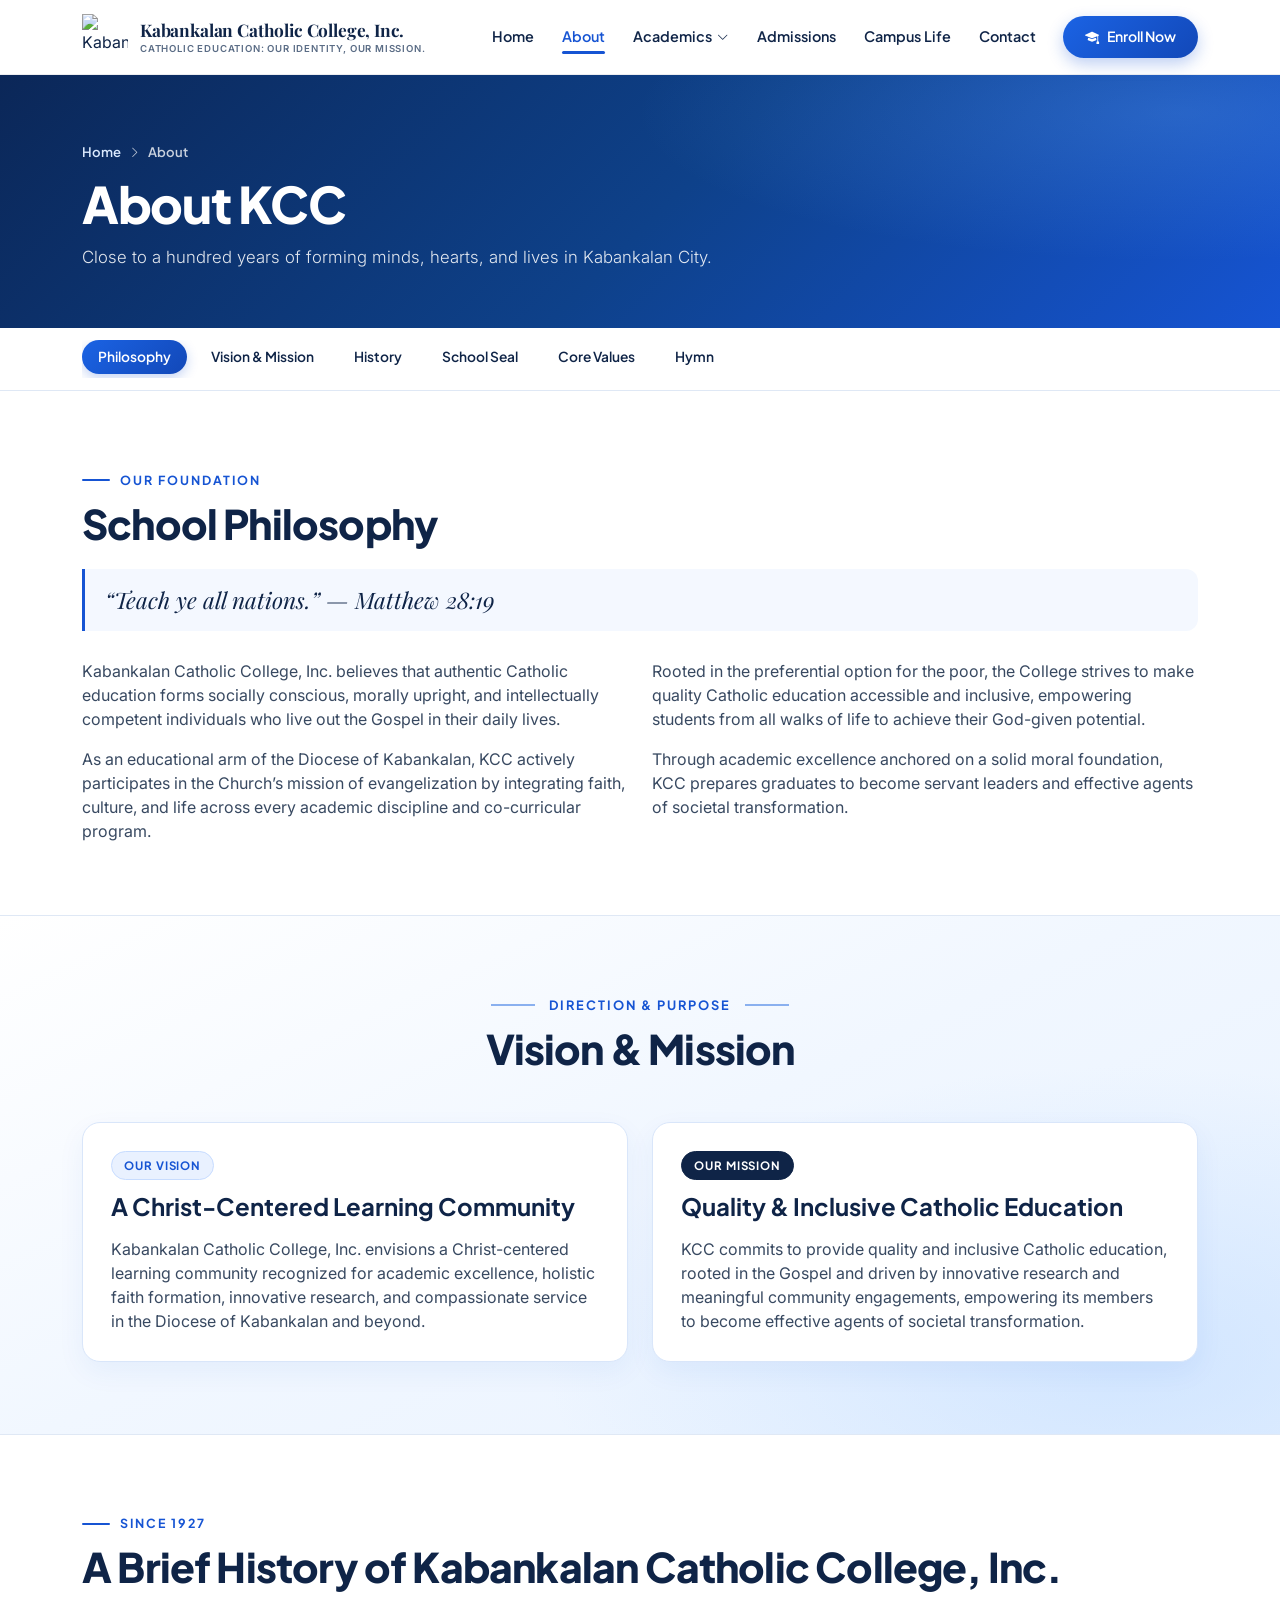
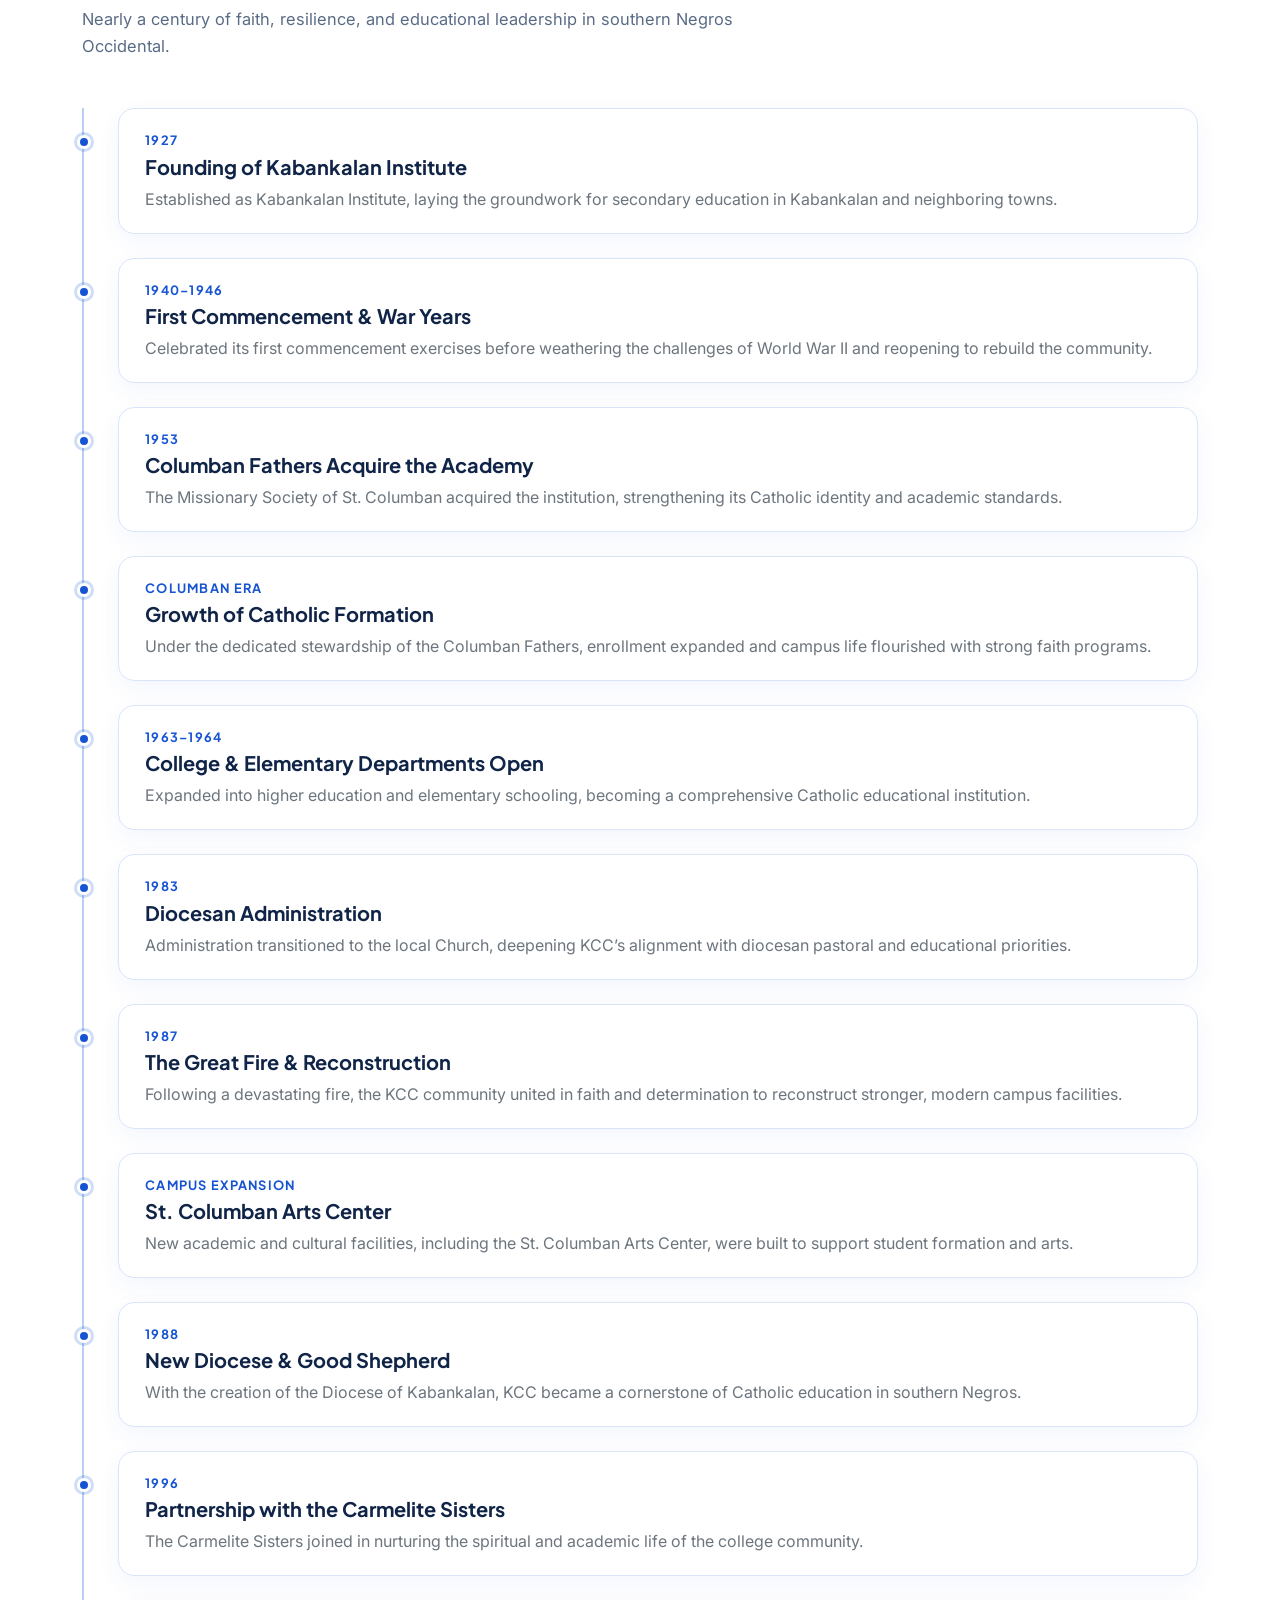
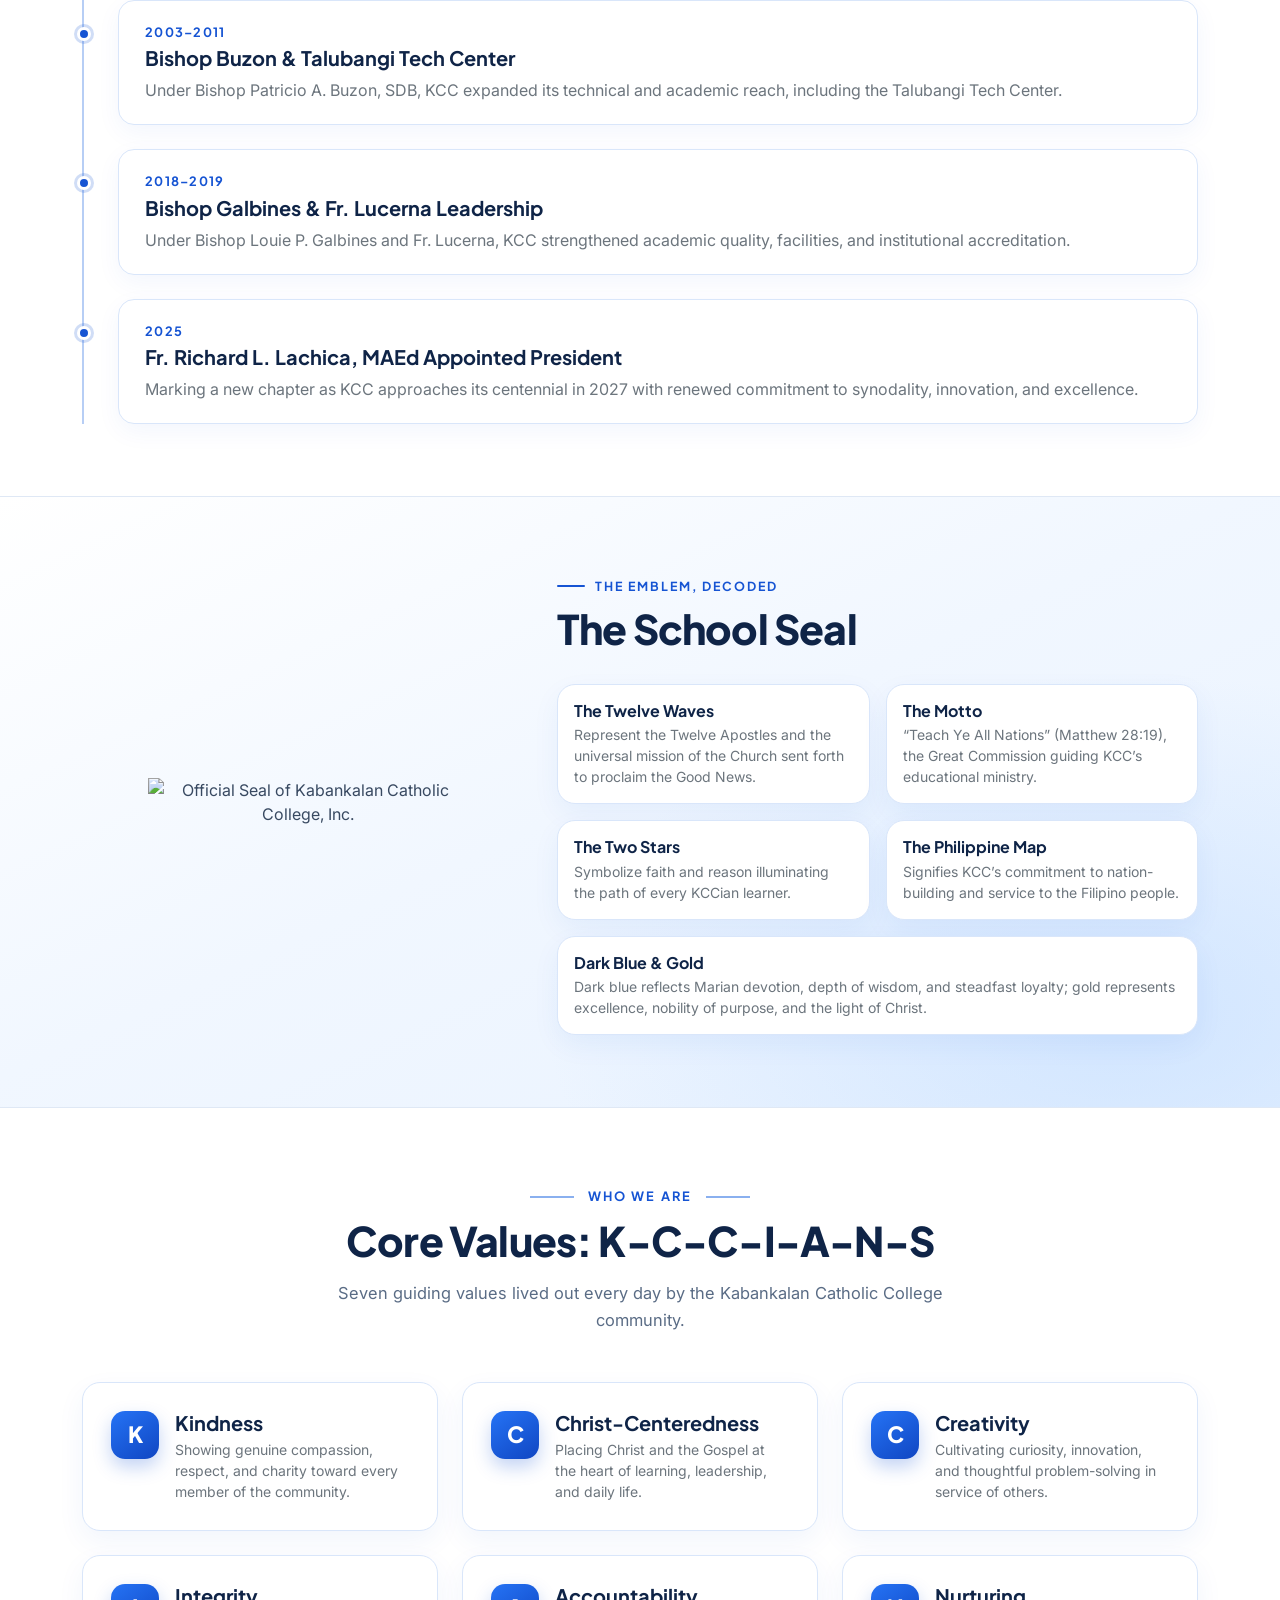
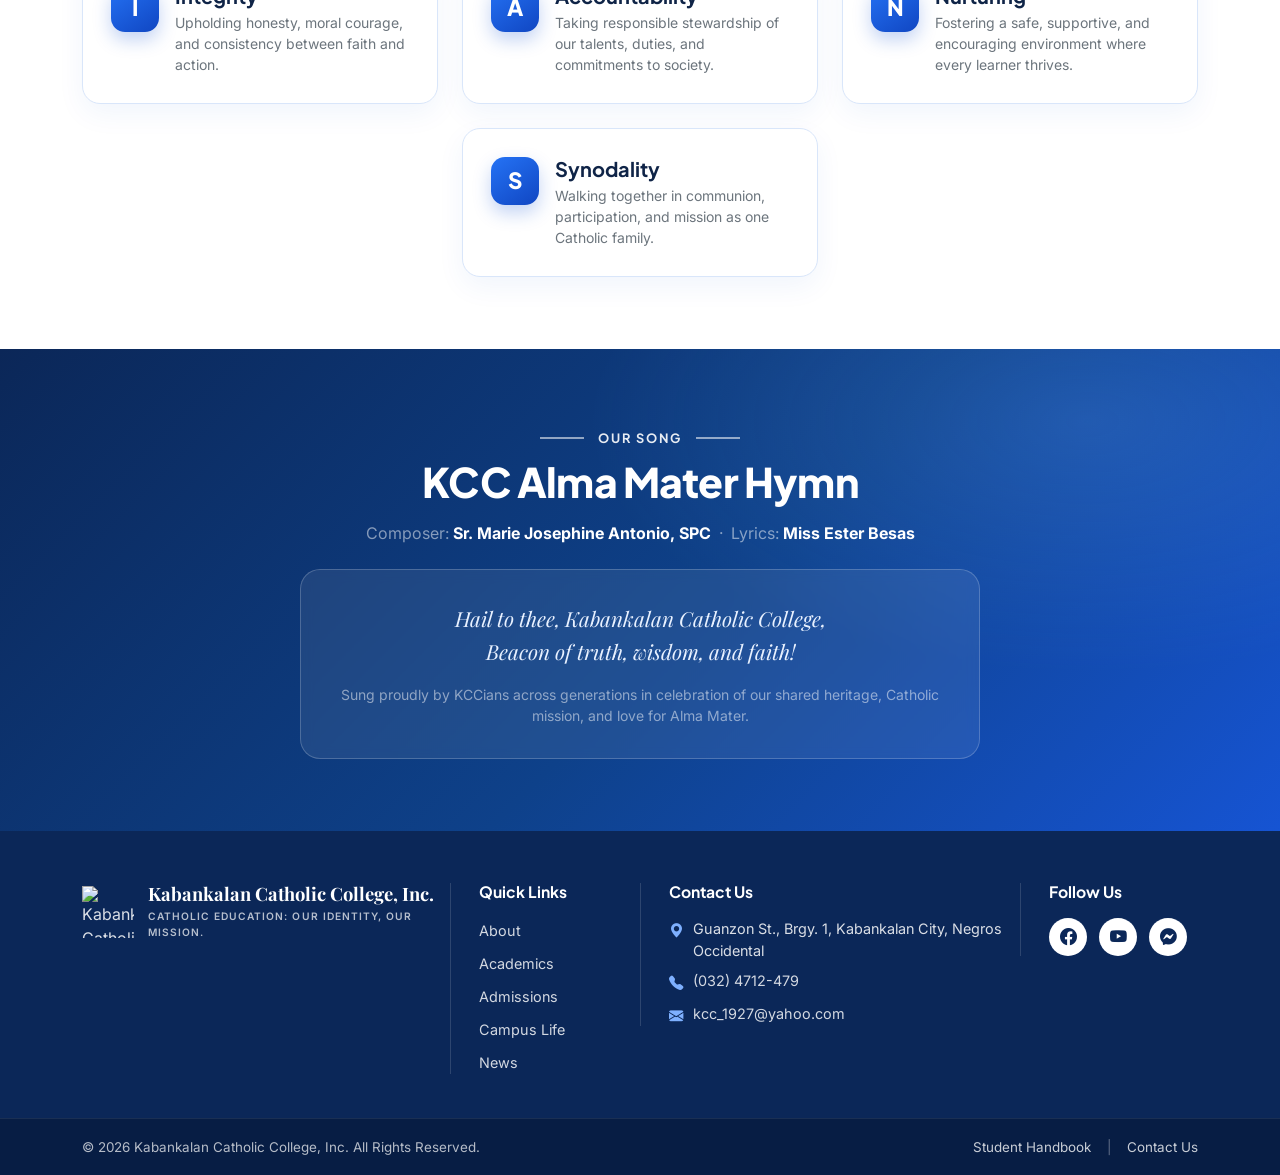
==== commit 4ba630d2: "Redesign theme" ====
--- a/about.html
+++ b/about.html
@@ -6,7 +6,7 @@
   <meta content="width=device-width, initial-scale=1.0" name="viewport">
   <title>About KCC | Kabankalan Catholic College, Inc.</title>
   <meta name="description" content="Learn about the philosophy, vision, mission, history since 1927, official seal, K-C-C-I-A-N-S core values, and Alma Mater Hymn of Kabankalan Catholic College, Inc.">
-  <meta name="theme-color" content="#1a237e">
+  <meta name="theme-color" content="#1654d3">
 
   <!-- Favicons -->
   <link href="https://kcc.edu.ph/favicon.ico" rel="icon">
@@ -15,60 +15,75 @@
   <!-- Google Fonts -->
   <link href="https://fonts.googleapis.com" rel="preconnect">
   <link href="https://fonts.gstatic.com" rel="preconnect" crossorigin>
-  <link href="https://fonts.googleapis.com/css2?family=Cormorant+Garamond:ital,wght@0,600;0,700;1,400;1,600&family=Inter:wght@400;500;600;700&family=Playfair+Display:wght@600;700;800&display=swap" rel="stylesheet">
+  <link href="https://fonts.googleapis.com/css2?family=Inter:wght@400;500;600;700&family=Playfair+Display:ital,wght@0,600;0,700;1,600&family=Plus+Jakarta+Sans:ital,wght@0,600;0,700;0,800;1,700;1,800&display=swap" rel="stylesheet">
 
   <!-- Vendor CSS Files -->
   <link href="assets/vendor/bootstrap/css/bootstrap.min.css" rel="stylesheet">
   <link href="assets/vendor/bootstrap-icons/bootstrap-icons.css" rel="stylesheet">
   <link href="assets/vendor/aos/aos.css" rel="stylesheet">
 
-  <!-- Main & KCC CSS Files -->
-  <link href="assets/css/main.css" rel="stylesheet">
-  <link href="assets/css/kcc.css" rel="stylesheet">
+  <!-- KCC Modern Royal Blue Theme -->
+  <link href="assets/css/kcc-theme.css?v=20261127a" rel="stylesheet">
 </head>
 
-<body class="about-page">
+<body class="kcc-page">
 
   <!-- Header -->
-  <header id="header" class="header d-flex align-items-center sticky-top">
-    <div class="container-fluid container-xl position-relative d-flex align-items-center">
-      <a href="index.html" class="logo d-flex align-items-center me-auto">
-        <img src="https://kcc.edu.ph/.netlify/images?w=44&q=80&url=%2Fimages%2Fkcc-logo.png" alt="Kabankalan Catholic College Seal" width="44" height="44">
-        <div class="brand-text">
-          <h1 class="sitename">Kabankalan Catholic College, Inc.</h1>
-          <span class="tagline">Catholic Education: Our Identity, Our Mission</span>
+  <header id="header" class="kcc-header">
+    <div class="container-xl d-flex align-items-center justify-content-between">
+
+      <a href="index.html" class="kcc-brand">
+        <img src="https://kcc.edu.ph/.netlify/images?w=96&q=85&url=%2Fimages%2Fkcc-logo.png" alt="Kabankalan Catholic College Seal" width="46" height="46">
+        <div class="kcc-brand-text">
+          <span class="kcc-brand-title">Kabankalan Catholic College, Inc.</span>
+          <span class="kcc-brand-tagline">Catholic Education: Our Identity, Our Mission.</span>
         </div>
       </a>
 
-      <nav id="navmenu" class="navmenu">
+      <nav id="navmenu" class="kcc-nav ms-auto" aria-label="Main Navigation">
         <ul>
           <li><a href="index.html">Home</a></li>
           <li><a href="about.html" class="active">About</a></li>
           <li class="dropdown">
-            <a href="programs.html"><span>Academics</span> <i class="bi bi-chevron-down toggle-dropdown"></i></a>
+            <a href="programs.html" class="dropdown-trigger">
+              <span>Academics</span>
+              <i class="bi bi-chevron-down"></i>
+            </a>
             <ul>
+              <li><a href="basic-education.html">Basic Education</a></li>
+              <li><a href="senior-high.html">Senior High School</a></li>
               <li><a href="programs.html">College Programs</a></li>
-              <li><a href="senior-high.html">Senior High School</a></li>
-              <li><a href="basic-education.html">Basic Education</a></li>
             </ul>
           </li>
-          <li><a href="news.html">News</a></li>
           <li><a href="admissions.html">Admissions</a></li>
           <li><a href="campus-life.html">Campus Life</a></li>
           <li><a href="contact.html">Contact</a></li>
+          <li class="kcc-mobile-enroll-item">
+            <a class="btn-kcc-primary" href="https://kcc.wela.ph/" target="_blank" rel="noopener noreferrer">
+              <i class="bi bi-mortarboard-fill"></i>
+              <span>Enroll Now</span>
+            </a>
+          </li>
         </ul>
-        <i class="mobile-nav-toggle d-xl-none bi bi-list"></i>
       </nav>
 
-      <a class="btn-getstarted" href="https://kcc.wela.ph/" target="_blank" rel="noopener noreferrer">Enroll Now</a>
+      <a class="btn-enroll" href="https://kcc.wela.ph/" target="_blank" rel="noopener noreferrer">
+        <i class="bi bi-mortarboard-fill"></i>
+        <span>Enroll Now</span>
+      </a>
+
+      <button type="button" class="kcc-mobile-toggle" id="mobileNavToggle" aria-label="Toggle navigation" aria-expanded="false">
+        <i class="bi bi-list"></i>
+      </button>
+
     </div>
-  </header>
-
-  <main class="main">
+  </header><!-- End Header -->
+
+  <main>
 
     <!-- Page Banner -->
     <section class="kcc-page-banner">
-      <div class="container" data-aos="fade-up">
+      <div class="container-xl" data-aos="fade-up">
         <div class="kcc-breadcrumb">
           <a href="index.html">Home</a>
           <i class="bi bi-chevron-right small"></i>
@@ -81,7 +96,7 @@
 
     <!-- Sticky Section Jump Navigation -->
     <nav class="kcc-subnav" aria-label="About page sections">
-      <div class="container">
+      <div class="container-xl">
         <ul class="nav nav-pills flex-nowrap overflow-auto gap-2 pb-1">
           <li class="nav-item"><a class="nav-link active" href="#philosophy">Philosophy</a></li>
           <li class="nav-item"><a class="nav-link" href="#vision-mission">Vision &amp; Mission</a></li>
@@ -94,11 +109,11 @@
     </nav>
 
     <!-- 1. School Philosophy -->
-    <section id="philosophy" class="section py-5">
-      <div class="container py-3" data-aos="fade-up">
+    <section id="philosophy" class="kcc-section kcc-anchor-section">
+      <div class="container-xl" data-aos="fade-up">
         <span class="kcc-eyebrow">Our Foundation</span>
         <h2 class="kcc-section-heading">School Philosophy</h2>
-        <blockquote class="kcc-quote-inline mb-4">&ldquo;Teach ye all nations.&rdquo; &mdash; Matthew 28:19</blockquote>
+        <blockquote class="kcc-quote-inline">&ldquo;Teach ye all nations.&rdquo; &mdash; Matthew 28:19</blockquote>
         <div class="row g-4">
           <div class="col-lg-6">
             <p>
@@ -121,10 +136,10 @@
     </section>
 
     <!-- 2. Vision & Mission -->
-    <section id="vision-mission" class="section kcc-cream-bg py-5">
-      <div class="container py-3">
+    <section id="vision-mission" class="kcc-section kcc-surface-tint kcc-anchor-section">
+      <div class="container-xl">
         <div class="text-center mb-5" data-aos="fade-up">
-          <span class="kcc-eyebrow">Direction &amp; Purpose</span>
+          <div class="kcc-section-eyebrow">Direction &amp; Purpose</div>
           <h2 class="kcc-section-heading">Vision &amp; Mission</h2>
         </div>
 
@@ -153,8 +168,8 @@
     </section>
 
     <!-- 3. History Timeline -->
-    <section id="history" class="section py-5">
-      <div class="container py-3">
+    <section id="history" class="kcc-section kcc-anchor-section">
+      <div class="container-xl">
         <div class="mb-5" data-aos="fade-up">
           <span class="kcc-eyebrow">Since 1927</span>
           <h2 class="kcc-section-heading">A Brief History of Kabankalan Catholic College, Inc.</h2>
@@ -232,8 +247,8 @@
     </section>
 
     <!-- 4. The School Seal -->
-    <section id="school-seal" class="section kcc-cream-bg py-5">
-      <div class="container py-3">
+    <section id="school-seal" class="kcc-section kcc-surface-tint kcc-anchor-section">
+      <div class="container-xl">
         <div class="row align-items-center gy-5">
           <div class="col-lg-5 text-center" data-aos="fade-up">
             <img
@@ -284,10 +299,10 @@
     </section>
 
     <!-- 5. Core Values (K-C-C-I-A-N-S) -->
-    <section id="core-values" class="section py-5">
-      <div class="container py-3">
+    <section id="core-values" class="kcc-section kcc-anchor-section">
+      <div class="container-xl">
         <div class="text-center mb-5" data-aos="fade-up">
-          <span class="kcc-eyebrow">Who We Are</span>
+          <div class="kcc-section-eyebrow">Who We Are</div>
           <h2 class="kcc-section-heading">Core Values: K-C-C-I-A-N-S</h2>
           <p class="kcc-section-lead mx-auto">Seven guiding values lived out every day by the Kabankalan Catholic College community.</p>
         </div>
@@ -361,16 +376,16 @@
     </section>
 
     <!-- 6. Alma Mater Hymn -->
-    <section id="hymn" class="section kcc-navy-bg py-5">
-      <div class="container py-4 text-center" data-aos="fade-up">
-        <span class="kcc-eyebrow kcc-eyebrow-light">Our Song</span>
+    <section id="hymn" class="kcc-cta-banner kcc-anchor-section">
+      <div class="container-xl text-center" data-aos="fade-up">
+        <div class="kcc-section-eyebrow kcc-eyebrow-light">Our Song</div>
         <h2 class="kcc-section-heading text-white">KCC Alma Mater Hymn</h2>
         <p class="text-white-50 mb-4">
           Composer: <strong class="text-white">Sr. Marie Josephine Antonio, SPC</strong> &nbsp;&middot;&nbsp;
           Lyrics: <strong class="text-white">Miss Ester Besas</strong>
         </p>
-        <div class="mx-auto p-4 rounded-4" style="max-width: 680px; background: rgba(255, 255, 255, 0.05); border: 1px solid rgba(212, 160, 23, 0.25);">
-          <p class="fst-italic mb-3" style="font-family: var(--quote-font); font-size: 1.25rem; color: var(--kcc-gold-200);">
+        <div class="kcc-hymn-card mx-auto">
+          <p class="kcc-hymn-lyrics mb-3">
             Hail to thee, Kabankalan Catholic College,<br>
             Beacon of truth, wisdom, and faith!
           </p>
@@ -384,61 +399,90 @@
   </main>
 
   <!-- Footer -->
-  <footer id="footer" class="kcc-footer">
-    <div class="container">
-      <div class="row gy-4">
-        <div class="col-lg-5">
-          <div class="d-flex align-items-center gap-3 mb-3">
-            <img src="https://kcc.edu.ph/.netlify/images?w=44&q=80&url=%2Fimages%2Fkcc-logo.png" alt="KCC Seal" width="44" height="44">
-            <div>
-              <div class="footer-brand-name">Kabankalan Catholic College</div>
-              <div class="small" style="color: var(--kcc-gold-300);">Est. 1927 &middot; Negros Occidental</div>
-            </div>
-          </div>
-          <p class="mb-3">A Catholic school in Kabankalan City forming students who are grounded in faith, strong in academics, and ready to serve.</p>
-          <p class="small text-white-50 mb-0">KCC commits to provide quality and inclusive Catholic education, rooted in the Gospel and driven by innovative research and meaningful community engagements, empowering its members to become effective agents of societal transformation.</p>
-        </div>
-        <div class="col-lg-3 col-md-6">
-          <h4>Quick Links</h4>
-          <ul>
-            <li><a href="about.html">About KCC</a></li>
-            <li><a href="programs.html">College Programs</a></li>
-            <li><a href="senior-high.html">Senior High School</a></li>
-            <li><a href="basic-education.html">Basic Education</a></li>
-            <li><a href="news.html">News &amp; Updates</a></li>
-            <li><a href="admissions.html">Admissions</a></li>
-            <li><a href="contact.html">Contact</a></li>
-            <li><a href="handbook.html">Handbook</a></li>
-          </ul>
-        </div>
-        <div class="col-lg-4 col-md-6">
-          <h4>Contact Us</h4>
-          <ul class="d-grid gap-2">
-            <li><i class="bi bi-geo-alt me-2 text-warning"></i>Guanzon St., Brgy. 1, Kabankalan City, Negros Occidental</li>
-            <li><i class="bi bi-telephone me-2 text-warning"></i><a href="tel:0324712479">(032) 4712-479</a></li>
-            <li><i class="bi bi-envelope me-2 text-warning"></i><a href="mailto:kcc_1927@yahoo.com">kcc_1927@yahoo.com</a></li>
-            <li><i class="bi bi-clock me-2 text-warning"></i>8:00 AM &ndash; 12:NN | 1:00 &ndash; 5:00 PM</li>
-            <li class="pt-2">
-              <a href="https://www.facebook.com/KCCInc1927" target="_blank" rel="noopener noreferrer" class="d-inline-flex align-items-center gap-2">
-                <i class="bi bi-facebook fs-5 text-warning"></i>
-                <span>@KCCInc1927</span>
+  <footer id="footer" class="kcc-footer-modern">
+    <div class="kcc-footer-top">
+      <div class="container-xl">
+        <div class="row gy-4 align-items-start">
+
+          <div class="col-lg-4">
+            <div class="kcc-footer-brand">
+              <img src="https://kcc.edu.ph/.netlify/images?w=96&q=85&url=%2Fimages%2Fkcc-logo.png" alt="Kabankalan Catholic College Seal" width="52" height="52">
+              <div>
+                <div class="kcc-footer-brand-title">Kabankalan Catholic College, Inc.</div>
+                <div class="kcc-footer-brand-tagline">Catholic Education: Our Identity, Our Mission.</div>
+              </div>
+            </div>
+          </div>
+
+          <div class="col-6 col-lg-2 kcc-footer-col kcc-footer-divider">
+            <h4>Quick Links</h4>
+            <ul class="kcc-footer-links">
+              <li><a href="about.html">About</a></li>
+              <li><a href="programs.html">Academics</a></li>
+              <li><a href="admissions.html">Admissions</a></li>
+              <li><a href="campus-life.html">Campus Life</a></li>
+              <li><a href="news.html">News</a></li>
+            </ul>
+          </div>
+
+          <div class="col-12 col-md-6 col-lg-4 kcc-footer-col kcc-footer-divider">
+            <h4>Contact Us</h4>
+            <ul class="kcc-footer-contact">
+              <li>
+                <i class="bi bi-geo-alt-fill"></i>
+                <span>Guanzon St., Brgy. 1, Kabankalan City, Negros Occidental</span>
+              </li>
+              <li>
+                <i class="bi bi-telephone-fill"></i>
+                <a href="tel:0324712479">(032) 4712-479</a>
+              </li>
+              <li>
+                <i class="bi bi-envelope-fill"></i>
+                <a href="mailto:kcc_1927@yahoo.com">kcc_1927@yahoo.com</a>
+              </li>
+            </ul>
+          </div>
+
+          <div class="col-6 col-lg-2 kcc-footer-col kcc-footer-divider">
+            <h4>Follow Us</h4>
+            <div class="kcc-social-list">
+              <a href="https://www.facebook.com/KCCInc1927" target="_blank" rel="noopener noreferrer" class="kcc-social-btn" aria-label="KCC Facebook">
+                <i class="bi bi-facebook"></i>
               </a>
-            </li>
-          </ul>
-        </div>
-      </div>
-      <div class="kcc-footer-bottom text-center">
-        &copy; 2026 Kabankalan Catholic College, Inc. All rights reserved. &middot; &ldquo;Teach Ye All Nations&rdquo; &mdash; Mt 28:19
+              <a href="https://www.youtube.com/" target="_blank" rel="noopener noreferrer" class="kcc-social-btn" aria-label="KCC YouTube">
+                <i class="bi bi-youtube"></i>
+              </a>
+              <a href="https://www.facebook.com/KCCInc1927" target="_blank" rel="noopener noreferrer" class="kcc-social-btn" aria-label="KCC Messenger">
+                <i class="bi bi-messenger"></i>
+              </a>
+            </div>
+          </div>
+
+        </div>
       </div>
     </div>
-  </footer>
-
-  <a href="#" id="scroll-top" class="scroll-top d-flex align-items-center justify-content-center" aria-label="Scroll to top"><i class="bi bi-arrow-up-short"></i></a>
-
+
+    <div class="kcc-footer-bottom">
+      <div class="container-xl d-flex flex-column flex-md-row align-items-center justify-content-between gap-2">
+        <div>&copy; 2026 Kabankalan Catholic College, Inc. All Rights Reserved.</div>
+        <div class="d-flex align-items-center gap-3">
+          <a href="handbook.html">Student Handbook</a>
+          <span class="opacity-50">|</span>
+          <a href="contact.html">Contact Us</a>
+        </div>
+      </div>
+    </div>
+  </footer><!-- End Footer -->
+
+  <!-- Scroll Top -->
+  <a href="#" id="scrollTopBtn" class="kcc-scroll-top" aria-label="Scroll to top">
+    <i class="bi bi-arrow-up-short"></i>
+  </a>
+
+  <!-- Vendor JS Files -->
   <script src="assets/vendor/bootstrap/js/bootstrap.bundle.min.js"></script>
   <script src="assets/vendor/aos/aos.js"></script>
-  <script src="assets/js/main.js"></script>
-  <script src="assets/js/kcc.js"></script>
+  <script src="assets/js/kcc.js?v=20261127a"></script>
 </body>
 
 </html>
--- a/assets/css/kcc-theme.css
+++ b/assets/css/kcc-theme.css
@@ -0,0 +1,1950 @@
+/*--------------------------------------------------------------
+# Kabankalan Catholic College, Inc. (KCC) — Modern Royal Blue Theme
+# Clean, bright institutional theme layered over Bootstrap 5
+--------------------------------------------------------------*/
+:root {
+  --kcc-blue: #1654d3;
+  --kcc-blue-hover: #1042ab;
+  --kcc-blue-soft: #e9f1ff;
+  --kcc-blue-tint: #f4f8ff;
+  --kcc-navy: #0f2447;
+  --kcc-navy-deep: #0b2758;
+  --kcc-navy-darker: #071d44;
+  --kcc-banner-blue: #0e418a;
+  --kcc-text: #384961;
+  --kcc-muted: #5a6c85;
+  --kcc-border: #dfe8f5;
+  --kcc-white: #ffffff;
+
+  --font-display: "Plus Jakarta Sans", -apple-system, BlinkMacSystemFont, "Segoe UI", sans-serif;
+  --font-serif: "Playfair Display", Georgia, serif;
+  --font-body: "Inter", -apple-system, BlinkMacSystemFont, "Segoe UI", sans-serif;
+}
+
+*,
+*::before,
+*::after {
+  box-sizing: border-box;
+}
+
+html {
+  scroll-behavior: smooth;
+}
+
+body {
+  font-family: var(--font-body);
+  color: var(--kcc-text);
+  background-color: var(--kcc-white);
+  margin: 0;
+  overflow-x: clip;
+  -webkit-font-smoothing: antialiased;
+}
+
+a {
+  text-decoration: none;
+  transition: color 0.2s ease, background-color 0.2s ease, border-color 0.2s ease, transform 0.2s ease, box-shadow 0.2s ease;
+}
+
+/*--------------------------------------------------------------
+# Header / Navbar
+--------------------------------------------------------------*/
+.kcc-header {
+  background: rgba(255, 255, 255, 0.97);
+  backdrop-filter: blur(10px);
+  border-bottom: 1px solid rgba(15, 36, 71, 0.08);
+  padding: 14px 0;
+  position: sticky;
+  top: 0;
+  z-index: 997;
+  transition: box-shadow 0.25s ease, padding 0.25s ease;
+}
+
+.scrolled .kcc-header {
+  box-shadow: 0 8px 28px rgba(15, 36, 71, 0.08);
+  padding: 10px 0;
+}
+
+.kcc-brand {
+  display: inline-flex;
+  align-items: center;
+  gap: 12px;
+  color: var(--kcc-navy);
+}
+
+.kcc-brand img {
+  width: 46px;
+  height: 46px;
+  object-fit: contain;
+  flex-shrink: 0;
+}
+
+.kcc-brand-text {
+  display: flex;
+  flex-direction: column;
+  line-height: 1.15;
+}
+
+.kcc-brand-title {
+  font-family: var(--font-serif);
+  font-size: 1.08rem;
+  font-weight: 700;
+  color: var(--kcc-navy);
+  margin: 0;
+  letter-spacing: -0.01em;
+  white-space: nowrap;
+}
+
+.kcc-brand-tagline {
+  font-family: var(--font-body);
+  font-size: 0.6rem;
+  font-weight: 600;
+  letter-spacing: 0.085em;
+  text-transform: uppercase;
+  color: var(--kcc-muted);
+  margin-top: 3px;
+  white-space: nowrap;
+}
+
+/* Navigation */
+.kcc-nav {
+  display: flex;
+  align-items: center;
+}
+
+.kcc-nav > ul {
+  list-style: none;
+  margin: 0;
+  padding: 0;
+  display: flex;
+  align-items: center;
+  gap: 6px;
+}
+
+.kcc-nav li {
+  position: relative;
+}
+
+.kcc-nav > ul > li > a {
+  display: inline-flex;
+  align-items: center;
+  gap: 5px;
+  padding: 8px 11px;
+  font-family: var(--font-display);
+  font-size: 0.9rem;
+  font-weight: 600;
+  color: var(--kcc-navy);
+  position: relative;
+  white-space: nowrap;
+}
+
+.kcc-nav > ul > li > a::after {
+  content: "";
+  position: absolute;
+  left: 11px;
+  right: 11px;
+  bottom: 2px;
+  height: 2.5px;
+  border-radius: 2px;
+  background: var(--kcc-blue);
+  transform: scaleX(0);
+  transform-origin: left;
+  transition: transform 0.22s ease;
+}
+
+.kcc-nav > ul > li > a:hover,
+.kcc-nav > ul > li > a.active {
+  color: var(--kcc-blue);
+}
+
+.kcc-nav > ul > li > a.active::after,
+.kcc-nav > ul > li > a:hover::after {
+  transform: scaleX(1);
+}
+
+.kcc-nav .dropdown > a i {
+  font-size: 0.72rem;
+  transition: transform 0.2s ease;
+}
+
+.kcc-nav .dropdown:hover > a i {
+  transform: rotate(180deg);
+}
+
+.kcc-nav .dropdown ul {
+  position: absolute;
+  top: calc(100% + 10px);
+  left: 0;
+  min-width: 220px;
+  list-style: none;
+  margin: 0;
+  padding: 8px;
+  background: var(--kcc-white);
+  border: 1px solid var(--kcc-border);
+  border-radius: 12px;
+  box-shadow: 0 14px 34px rgba(15, 36, 71, 0.12);
+  opacity: 0;
+  visibility: hidden;
+  transform: translateY(8px);
+  transition: opacity 0.2s ease, transform 0.2s ease, visibility 0.2s ease;
+  z-index: 99;
+}
+
+.kcc-nav .dropdown:hover > ul {
+  opacity: 1;
+  visibility: visible;
+  transform: translateY(0);
+}
+
+.kcc-nav .dropdown ul a {
+  display: block;
+  padding: 9px 14px;
+  border-radius: 8px;
+  font-size: 0.88rem;
+  font-weight: 500;
+  color: var(--kcc-navy);
+}
+
+.kcc-nav .dropdown ul a:hover,
+.kcc-nav .dropdown ul a.active {
+  background: var(--kcc-blue-tint);
+  color: var(--kcc-blue);
+}
+
+.kcc-nav .dropdown ul a.active {
+  font-weight: 600;
+}
+
+/* Header Enroll Pill Button */
+.btn-enroll {
+  display: inline-flex;
+  align-items: center;
+  gap: 8px;
+  background: linear-gradient(135deg, #1b63e4 0%, #1248b8 100%);
+  color: var(--kcc-white);
+  font-family: var(--font-display);
+  font-size: 0.88rem;
+  font-weight: 600;
+  padding: 10px 22px;
+  border-radius: 999px;
+  box-shadow: 0 6px 16px rgba(22, 84, 211, 0.28);
+  margin-left: 16px;
+  white-space: nowrap;
+}
+
+.btn-enroll:hover {
+  background: linear-gradient(135deg, #1454cc 0%, #0d3a99 100%);
+  color: var(--kcc-white);
+  transform: translateY(-1px);
+  box-shadow: 0 10px 22px rgba(22, 84, 211, 0.34);
+}
+
+/* Mobile Nav Toggle */
+.kcc-mobile-toggle {
+  display: none;
+  background: none;
+  border: 1px solid var(--kcc-border);
+  border-radius: 10px;
+  width: 42px;
+  height: 42px;
+  align-items: center;
+  justify-content: center;
+  font-size: 1.4rem;
+  color: var(--kcc-navy);
+  cursor: pointer;
+}
+
+@media (max-width: 1199px) {
+  .kcc-brand-tagline {
+    display: none;
+  }
+
+  .kcc-brand-title {
+    font-size: 0.96rem;
+    white-space: normal;
+    line-height: 1.2;
+  }
+
+  .kcc-brand {
+    min-width: 0;
+    flex: 1 1 auto;
+    padding-right: 8px;
+  }
+
+  .kcc-brand img {
+    width: 40px;
+    height: 40px;
+  }
+
+  .kcc-mobile-toggle {
+    display: inline-flex;
+    margin-left: 10px;
+    flex-shrink: 0;
+  }
+
+  .kcc-nav > ul {
+    display: none;
+    position: fixed;
+    top: 72px;
+    left: 14px;
+    right: 14px;
+    max-height: calc(100vh - 90px);
+    overflow-y: auto;
+    flex-direction: column;
+    align-items: stretch;
+    gap: 4px;
+    background: var(--kcc-white);
+    border: 1px solid var(--kcc-border);
+    border-radius: 16px;
+    padding: 16px;
+    box-shadow: 0 22px 50px rgba(15, 36, 71, 0.22);
+    z-index: 999;
+  }
+
+  body.mobile-nav-active .kcc-nav > ul {
+    display: flex;
+  }
+
+  body.mobile-nav-active::after {
+    content: "";
+    position: fixed;
+    inset: 0;
+    background: rgba(11, 39, 88, 0.42);
+    backdrop-filter: blur(2px);
+    z-index: 995;
+  }
+
+  .kcc-nav > ul > li > a {
+    padding: 12px 14px;
+    width: 100%;
+    justify-content: space-between;
+    font-size: 0.96rem;
+    border-radius: 10px;
+  }
+
+  .kcc-nav > ul > li > a.active,
+  .kcc-nav > ul > li > a:hover {
+    background: var(--kcc-blue-tint);
+  }
+
+  .kcc-nav > ul > li > a::after {
+    display: none;
+  }
+
+  .kcc-nav .dropdown ul {
+    position: static;
+    opacity: 1;
+    visibility: visible;
+    transform: none;
+    box-shadow: none;
+    border: none;
+    background: var(--kcc-blue-tint);
+    margin: 4px 0 6px 8px;
+    display: none;
+  }
+
+  .kcc-nav .dropdown.dropdown-open > ul {
+    display: block;
+  }
+
+  .kcc-nav .dropdown.dropdown-open > a i {
+    transform: rotate(180deg);
+  }
+
+  .kcc-mobile-enroll-item {
+    display: block;
+    margin-top: 8px;
+    padding-top: 12px;
+    border-top: 1px solid var(--kcc-border);
+  }
+
+  .kcc-nav > ul > li.kcc-mobile-enroll-item > a.btn-kcc-primary {
+    width: 100%;
+    padding: 12px 20px;
+    justify-content: center;
+    gap: 10px;
+    color: var(--kcc-white);
+    border-radius: 999px;
+    background: linear-gradient(135deg, #1b63e4 0%, #1248b8 100%);
+  }
+
+  .kcc-nav > ul > li.kcc-mobile-enroll-item > a.btn-kcc-primary:hover {
+    background: linear-gradient(135deg, #1553c9 0%, #0d3a99 100%);
+    color: var(--kcc-white);
+  }
+
+  .btn-enroll {
+    padding: 8px 16px;
+    font-size: 0.82rem;
+    margin-left: auto;
+    flex-shrink: 0;
+  }
+}
+
+@media (min-width: 1200px) {
+  .kcc-mobile-enroll-item {
+    display: none;
+  }
+}
+
+@media (max-width: 575px) {
+  .kcc-header {
+    padding: 10px 0;
+  }
+
+  .kcc-brand {
+    gap: 9px;
+  }
+
+  .kcc-brand img {
+    width: 36px;
+    height: 36px;
+  }
+
+  .kcc-brand-title {
+    font-size: 0.9rem;
+  }
+
+  .kcc-header .btn-enroll {
+    display: none;
+  }
+
+  .kcc-nav > ul {
+    top: 64px;
+  }
+}
+
+/*--------------------------------------------------------------
+# Buttons
+--------------------------------------------------------------*/
+.btn-kcc-primary {
+  display: inline-flex;
+  align-items: center;
+  justify-content: center;
+  gap: 10px;
+  background: linear-gradient(135deg, #1b63e4 0%, #1248b8 100%);
+  color: var(--kcc-white);
+  font-family: var(--font-display);
+  font-size: 0.95rem;
+  font-weight: 600;
+  padding: 13px 26px;
+  border-radius: 999px;
+  border: 1.5px solid transparent;
+  box-shadow: 0 8px 20px rgba(22, 84, 211, 0.28);
+}
+
+.btn-kcc-primary:hover {
+  background: linear-gradient(135deg, #1553c9 0%, #0d3a99 100%);
+  color: var(--kcc-white);
+  transform: translateY(-2px);
+  box-shadow: 0 12px 26px rgba(22, 84, 211, 0.36);
+}
+
+.btn-kcc-outline {
+  display: inline-flex;
+  align-items: center;
+  justify-content: center;
+  gap: 10px;
+  background: rgba(255, 255, 255, 0.88);
+  color: var(--kcc-navy);
+  font-family: var(--font-display);
+  font-size: 0.95rem;
+  font-weight: 600;
+  padding: 13px 26px;
+  border-radius: 999px;
+  border: 1.5px solid #2b63c9;
+}
+
+.btn-kcc-outline i {
+  color: var(--kcc-blue);
+}
+
+.btn-kcc-outline:hover {
+  background: var(--kcc-blue-tint);
+  color: var(--kcc-blue);
+  border-color: var(--kcc-blue);
+  transform: translateY(-2px);
+}
+
+.btn-kcc-white {
+  display: inline-flex;
+  align-items: center;
+  justify-content: center;
+  gap: 10px;
+  background: var(--kcc-white);
+  color: var(--kcc-navy);
+  font-family: var(--font-display);
+  font-size: 0.95rem;
+  font-weight: 700;
+  padding: 13px 28px;
+  border-radius: 999px;
+  box-shadow: 0 10px 24px rgba(7, 29, 68, 0.22);
+}
+
+.btn-kcc-white i {
+  color: var(--kcc-blue);
+  transition: transform 0.2s ease;
+}
+
+.btn-kcc-white:hover {
+  background: #f3f7ff;
+  color: var(--kcc-blue);
+  transform: translateY(-2px);
+}
+
+.btn-kcc-white:hover i {
+  transform: translateX(3px);
+}
+
+.btn-kcc-outline-white {
+  display: inline-flex;
+  align-items: center;
+  justify-content: center;
+  gap: 10px;
+  background: rgba(255, 255, 255, 0.1);
+  color: var(--kcc-white);
+  font-family: var(--font-display);
+  font-size: 0.95rem;
+  font-weight: 600;
+  padding: 13px 26px;
+  border-radius: 999px;
+  border: 1.5px solid rgba(255, 255, 255, 0.48);
+}
+
+.btn-kcc-outline-white:hover {
+  background: rgba(255, 255, 255, 0.2);
+  border-color: var(--kcc-white);
+  color: var(--kcc-white);
+  transform: translateY(-2px);
+}
+
+.btn-kcc-sm {
+  padding: 9px 18px;
+  font-size: 0.85rem;
+  gap: 7px;
+}
+
+.kcc-text-link {
+  display: inline-flex;
+  align-items: center;
+  gap: 6px;
+  font-family: var(--font-display);
+  font-size: 0.9rem;
+  font-weight: 600;
+  color: var(--kcc-blue);
+}
+
+.kcc-text-link i {
+  transition: transform 0.2s ease;
+}
+
+.kcc-text-link:hover {
+  color: var(--kcc-blue-hover);
+}
+
+.kcc-text-link:hover i {
+  transform: translateX(3px);
+}
+
+/*--------------------------------------------------------------
+# Shared Parallax Background Layer
+--------------------------------------------------------------*/
+.kcc-parallax-bg {
+  position: absolute;
+  top: -24%;
+  left: 0;
+  right: 0;
+  bottom: -24%;
+  background-size: cover;
+  background-repeat: no-repeat;
+  will-change: transform;
+  transform: translate3d(0, 0, 0);
+  pointer-events: none;
+}
+
+@media (prefers-reduced-motion: reduce) {
+  .kcc-parallax-bg {
+    top: 0;
+    bottom: 0;
+    transform: none !important;
+    will-change: auto;
+  }
+}
+
+/*--------------------------------------------------------------
+# 1. Hero Section
+--------------------------------------------------------------*/
+.kcc-hero-modern {
+  position: relative;
+  isolation: isolate;
+  background-color: #f3f8ff;
+  overflow: hidden;
+  padding-top: 24px;
+}
+
+.kcc-parallax-hero {
+  background-image: url("../img/home/hero_background.png");
+  background-position: center right;
+  z-index: -1;
+}
+
+.kcc-hero-copy-col {
+  padding-top: 32px;
+  padding-bottom: 64px;
+}
+
+.kcc-hero-eyebrow {
+  display: inline-block;
+  font-family: var(--font-display);
+  font-size: 0.78rem;
+  font-weight: 700;
+  letter-spacing: 0.14em;
+  text-transform: uppercase;
+  color: #364e73;
+  margin-bottom: 22px;
+  position: relative;
+  padding-bottom: 10px;
+}
+
+.kcc-hero-eyebrow::after {
+  content: "";
+  position: absolute;
+  left: 0;
+  bottom: 0;
+  width: 56px;
+  height: 2px;
+  background: var(--kcc-blue);
+  border-radius: 2px;
+}
+
+.kcc-hero-title {
+  font-family: var(--font-display);
+  font-size: clamp(2.55rem, 5vw, 3.85rem);
+  font-weight: 800;
+  line-height: 1.08;
+  letter-spacing: -0.025em;
+  color: var(--kcc-navy);
+  margin-bottom: 20px;
+}
+
+.kcc-hero-title .accent-word {
+  color: var(--kcc-blue);
+  font-style: italic;
+  font-weight: 800;
+}
+
+.kcc-hero-subtitle {
+  font-size: 1.06rem;
+  line-height: 1.65;
+  color: var(--kcc-text);
+  max-width: 470px;
+  margin-bottom: 32px;
+}
+
+.kcc-hero-actions {
+  display: flex;
+  flex-wrap: wrap;
+  align-items: center;
+  gap: 14px;
+}
+
+.kcc-hero-media-col {
+  display: flex;
+  align-items: flex-end;
+  justify-content: flex-end;
+}
+
+.kcc-hero-model {
+  width: 100%;
+  max-width: 600px;
+  height: auto;
+  display: block;
+  object-fit: contain;
+  object-position: bottom center;
+  /* Pure white studio background melts cleanly into the soft sky-blue hero backdrop */
+  mix-blend-mode: multiply;
+  margin-bottom: -2px;
+}
+
+@media (max-width: 991px) {
+  .kcc-hero-modern {
+    padding-top: 28px;
+  }
+
+  .kcc-parallax-hero {
+    background-position: top right;
+  }
+
+  .kcc-hero-copy-col {
+    padding-top: 8px;
+    padding-bottom: 12px;
+    text-align: center;
+  }
+
+  .kcc-hero-eyebrow {
+    font-size: 0.72rem;
+    letter-spacing: 0.11em;
+    margin-bottom: 16px;
+  }
+
+  .kcc-hero-eyebrow::after {
+    left: 50%;
+    transform: translateX(-50%);
+  }
+
+  .kcc-hero-title {
+    font-size: clamp(2.15rem, 8vw, 3rem);
+    margin-bottom: 14px;
+  }
+
+  .kcc-hero-subtitle {
+    font-size: 0.98rem;
+    margin: 0 auto 24px;
+  }
+
+  .kcc-hero-actions {
+    justify-content: center;
+  }
+
+  .kcc-hero-media-col {
+    justify-content: center;
+  }
+
+  .kcc-hero-model {
+    max-width: 390px;
+  }
+}
+
+@media (max-width: 575px) {
+  .kcc-hero-actions {
+    flex-direction: column;
+    align-items: stretch;
+    gap: 10px;
+  }
+
+  .kcc-hero-actions .btn-kcc-primary,
+  .kcc-hero-actions .btn-kcc-outline {
+    width: 100%;
+    padding: 13px 20px;
+  }
+
+  .kcc-hero-model {
+    max-width: 320px;
+  }
+}
+
+/*--------------------------------------------------------------
+# 2. The Four Pillars Section
+--------------------------------------------------------------*/
+.kcc-pillars-section {
+  position: relative;
+  background-color: #f4f9ff;
+  background-image:
+    radial-gradient(ellipse 65% 80% at 88% 85%, rgba(169, 207, 255, 0.45) 0%, rgba(169, 207, 255, 0) 70%),
+    radial-gradient(ellipse 60% 70% at 10% 15%, rgba(255, 255, 255, 0.95) 0%, rgba(255, 255, 255, 0) 65%),
+    linear-gradient(155deg, #ffffff 0%, #f1f7ff 48%, #e4f0ff 100%);
+  border-top: 1px solid var(--kcc-border);
+  border-bottom: 1px solid var(--kcc-border);
+  padding: 72px 0 82px;
+  overflow: hidden;
+  z-index: 3;
+}
+
+.kcc-pillars-header {
+  text-align: center;
+  margin-bottom: 58px;
+}
+
+.kcc-pillars-title {
+  font-family: var(--font-display);
+  font-size: clamp(2rem, 3.6vw, 2.75rem);
+  font-weight: 800;
+  color: var(--kcc-navy);
+  letter-spacing: -0.025em;
+  margin: 0;
+}
+
+.kcc-pillars-title .accent-word {
+  color: var(--kcc-blue);
+  font-style: italic;
+}
+
+.kcc-pillar-card {
+  position: relative;
+  height: 100%;
+  background: var(--kcc-white);
+  border: 1px solid #d9e6fa;
+  border-radius: 20px;
+  padding: 48px 24px 32px;
+  text-align: center;
+  box-shadow: 0 12px 30px rgba(22, 84, 211, 0.08);
+  transition: transform 0.28s ease, box-shadow 0.28s ease, border-color 0.28s ease;
+  display: flex;
+  flex-direction: column;
+  align-items: center;
+}
+
+.kcc-pillar-card::after {
+  content: "";
+  position: absolute;
+  inset: 0;
+  border-radius: 20px;
+  background:
+    radial-gradient(ellipse 95% 42% at 92% 106%, rgba(160, 200, 255, 0.34) 0%, rgba(160, 200, 255, 0) 68%),
+    radial-gradient(ellipse 70% 30% at 100% 100%, rgba(110, 168, 255, 0.22) 0%, rgba(110, 168, 255, 0) 60%);
+  pointer-events: none;
+}
+
+.kcc-pillar-card:hover {
+  transform: translateY(-6px);
+  box-shadow: 0 20px 42px rgba(22, 84, 211, 0.15);
+  border-color: #b4cdf7;
+}
+
+.kcc-pillar-badge {
+  position: absolute;
+  top: -30px;
+  left: 50%;
+  transform: translateX(-50%);
+  width: 60px;
+  height: 60px;
+  border-radius: 16px;
+  background: linear-gradient(145deg, #2573f5 0%, #1046c2 100%);
+  color: var(--kcc-white);
+  display: inline-flex;
+  align-items: center;
+  justify-content: center;
+  box-shadow: 0 10px 22px rgba(22, 84, 211, 0.34);
+  z-index: 2;
+}
+
+.kcc-pillar-badge svg {
+  width: 28px;
+  height: 28px;
+  stroke: currentColor;
+  fill: none;
+  stroke-width: 1.9;
+  stroke-linecap: round;
+  stroke-linejoin: round;
+}
+
+.kcc-pillar-card-title {
+  font-family: var(--font-display);
+  font-size: 1.12rem;
+  font-weight: 800;
+  color: var(--kcc-navy);
+  margin: 0;
+  position: relative;
+  z-index: 1;
+}
+
+.kcc-pillar-divider {
+  width: 34px;
+  height: 2.5px;
+  border-radius: 2px;
+  background: var(--kcc-blue);
+  margin: 14px auto 16px;
+  position: relative;
+  z-index: 1;
+}
+
+.kcc-pillar-desc {
+  font-size: 0.9rem;
+  line-height: 1.6;
+  color: var(--kcc-text);
+  margin: 0;
+  position: relative;
+  z-index: 1;
+}
+
+.kcc-pillars-grid {
+  --bs-gutter-x: 1.5rem;
+  --bs-gutter-y: 3.25rem;
+}
+
+@media (max-width: 767px) {
+  .kcc-pillars-section {
+    padding: 56px 0 64px;
+  }
+
+  .kcc-pillars-header {
+    margin-bottom: 48px;
+  }
+
+  .kcc-pillar-card {
+    padding: 44px 20px 28px;
+  }
+}
+
+/*--------------------------------------------------------------
+# 3. About KCC Banner
+--------------------------------------------------------------*/
+.kcc-about-banner {
+  position: relative;
+  isolation: isolate;
+  background-color: var(--kcc-banner-blue);
+  min-height: 450px;
+  display: flex;
+  align-items: center;
+  overflow: hidden;
+  padding: 72px 0;
+}
+
+.kcc-parallax-about {
+  background-image: url("../img/home/about_kcc.png");
+  background-position: left center;
+  z-index: 0;
+}
+
+.kcc-about-banner::before {
+  content: "";
+  position: absolute;
+  inset: 0;
+  background: linear-gradient(
+    90deg,
+    rgba(11, 56, 122, 0.04) 0%,
+    rgba(11, 56, 122, 0.12) 40%,
+    rgba(13, 62, 134, 0.84) 60%,
+    rgba(11, 53, 118, 0.96) 100%
+  );
+  z-index: 1;
+}
+
+.kcc-about-banner .container-xl {
+  position: relative;
+  z-index: 2;
+}
+
+.kcc-banner-eyebrow {
+  display: inline-flex;
+  align-items: center;
+  gap: 14px;
+  font-family: var(--font-display);
+  font-size: 0.78rem;
+  font-weight: 700;
+  letter-spacing: 0.16em;
+  text-transform: uppercase;
+  color: rgba(255, 255, 255, 0.88);
+  margin-bottom: 14px;
+}
+
+.kcc-banner-eyebrow .line {
+  display: inline-block;
+  width: 52px;
+  height: 1.5px;
+  background: rgba(255, 255, 255, 0.55);
+}
+
+.kcc-banner-heading {
+  font-family: var(--font-display);
+  font-size: clamp(2rem, 3.6vw, 2.85rem);
+  font-weight: 800;
+  line-height: 1.15;
+  color: var(--kcc-white);
+  margin-bottom: 18px;
+}
+
+.kcc-banner-text {
+  font-size: 1.02rem;
+  line-height: 1.7;
+  color: rgba(255, 255, 255, 0.9);
+  margin-bottom: 28px;
+}
+
+@media (max-width: 991px) {
+  .kcc-about-banner {
+    min-height: 0;
+    padding: 52px 0;
+  }
+
+  .kcc-parallax-about {
+    background-position: 18% center;
+  }
+
+  .kcc-about-banner::before {
+    background: linear-gradient(
+      180deg,
+      rgba(11, 53, 118, 0.78) 0%,
+      rgba(11, 53, 118, 0.93) 100%
+    );
+  }
+
+  .kcc-banner-heading {
+    font-size: clamp(1.75rem, 6.5vw, 2.3rem);
+  }
+
+  .kcc-banner-text {
+    font-size: 0.95rem;
+    margin-bottom: 24px;
+  }
+}
+
+@media (max-width: 575px) {
+  .kcc-programs-section {
+    padding: 56px 0 64px;
+  }
+
+  .kcc-program-body {
+    padding: 16px;
+    gap: 12px;
+  }
+
+  .kcc-program-icon {
+    width: 36px;
+    height: 36px;
+  }
+
+  .kcc-program-icon svg {
+    width: 28px;
+    height: 28px;
+  }
+
+  .kcc-program-info h3 {
+    font-size: 1.05rem;
+  }
+
+  .kcc-program-info p {
+    font-size: 0.86rem;
+  }
+
+  .kcc-program-arrow {
+    width: 34px;
+    height: 34px;
+  }
+
+  .kcc-footer-top {
+    padding: 40px 0 32px;
+  }
+
+  .kcc-footer-brand img {
+    width: 44px;
+    height: 44px;
+  }
+
+  .kcc-footer-brand-title {
+    font-size: 1.02rem;
+  }
+
+  .kcc-footer-bottom {
+    text-align: center;
+  }
+}
+
+/*--------------------------------------------------------------
+# 4. Our Academic Programs Section
+--------------------------------------------------------------*/
+.kcc-programs-section {
+  background: var(--kcc-white);
+  padding: 80px 0 88px;
+}
+
+.kcc-section-eyebrow {
+  display: inline-flex;
+  align-items: center;
+  justify-content: center;
+  gap: 14px;
+  font-family: var(--font-display);
+  font-size: 0.8rem;
+  font-weight: 700;
+  letter-spacing: 0.16em;
+  text-transform: uppercase;
+  color: var(--kcc-blue);
+  margin-bottom: 10px;
+}
+
+.kcc-section-eyebrow::before,
+.kcc-section-eyebrow::after {
+  content: "";
+  width: 44px;
+  height: 1.5px;
+  background: #8ab0ef;
+}
+
+.kcc-section-title {
+  font-family: var(--font-display);
+  font-size: clamp(2rem, 3.5vw, 2.7rem);
+  font-weight: 800;
+  color: var(--kcc-navy);
+  letter-spacing: -0.02em;
+  margin-bottom: 10px;
+}
+
+.kcc-section-subtitle {
+  font-size: 1.04rem;
+  color: var(--kcc-muted);
+  margin-bottom: 0;
+}
+
+.kcc-program-card {
+  display: flex;
+  flex-direction: column;
+  height: 100%;
+  background: #f8fbff;
+  border: 1px solid var(--kcc-border);
+  border-radius: 18px;
+  overflow: hidden;
+  box-shadow: 0 8px 26px rgba(15, 36, 71, 0.06);
+  transition: transform 0.28s ease, box-shadow 0.28s ease, border-color 0.28s ease;
+  color: inherit;
+}
+
+.kcc-program-card:hover {
+  transform: translateY(-6px);
+  box-shadow: 0 18px 40px rgba(22, 84, 211, 0.13);
+  border-color: #b7cef5;
+}
+
+.kcc-program-media {
+  position: relative;
+  aspect-ratio: 16 / 10;
+  overflow: hidden;
+  background: #dce8fa;
+}
+
+.kcc-program-media img {
+  width: 100%;
+  height: 100%;
+  object-fit: cover;
+  object-position: center 22%;
+  transition: transform 0.45s ease;
+}
+
+.kcc-program-card:hover .kcc-program-media img {
+  transform: scale(1.05);
+}
+
+.kcc-program-body {
+  display: flex;
+  align-items: center;
+  gap: 14px;
+  padding: 20px 20px 22px;
+  flex: 1;
+}
+
+.kcc-program-icon {
+  width: 44px;
+  height: 44px;
+  flex-shrink: 0;
+  display: inline-flex;
+  align-items: center;
+  justify-content: center;
+  color: var(--kcc-blue);
+  align-self: flex-start;
+  margin-top: 2px;
+}
+
+.kcc-program-icon svg {
+  width: 34px;
+  height: 34px;
+  stroke: currentColor;
+  fill: none;
+  stroke-width: 1.75;
+  stroke-linecap: round;
+  stroke-linejoin: round;
+}
+
+.kcc-program-info {
+  flex: 1;
+  min-width: 0;
+}
+
+.kcc-program-info h3 {
+  font-family: var(--font-display);
+  font-size: 1.15rem;
+  font-weight: 700;
+  color: var(--kcc-navy);
+  margin: 0 0 6px;
+}
+
+.kcc-program-info p {
+  font-size: 0.9rem;
+  line-height: 1.5;
+  color: var(--kcc-muted);
+  margin: 0;
+}
+
+.kcc-program-arrow {
+  width: 38px;
+  height: 38px;
+  border-radius: 50%;
+  flex-shrink: 0;
+  display: inline-flex;
+  align-items: center;
+  justify-content: center;
+  background: var(--kcc-blue-soft);
+  color: var(--kcc-blue);
+  font-size: 1rem;
+  transition: background-color 0.22s ease, color 0.22s ease, transform 0.22s ease;
+}
+
+.kcc-program-card:hover .kcc-program-arrow {
+  background: var(--kcc-blue);
+  color: var(--kcc-white);
+  transform: translateX(3px);
+}
+
+/*--------------------------------------------------------------
+# 5. Apply for Admission Banner
+--------------------------------------------------------------*/
+.kcc-admission-banner {
+  position: relative;
+  isolation: isolate;
+  background-color: var(--kcc-banner-blue);
+  min-height: 430px;
+  display: flex;
+  align-items: center;
+  overflow: hidden;
+  padding: 72px 0;
+}
+
+.kcc-parallax-admission {
+  background-image: url("../img/home/admission.png");
+  background-position: right center;
+  z-index: 0;
+}
+
+.kcc-admission-banner::before {
+  content: "";
+  position: absolute;
+  inset: 0;
+  background: linear-gradient(
+    90deg,
+    rgba(11, 53, 118, 0.96) 0%,
+    rgba(13, 62, 134, 0.86) 38%,
+    rgba(13, 62, 134, 0.14) 60%,
+    rgba(11, 56, 122, 0.02) 100%
+  );
+  z-index: 1;
+}
+
+.kcc-admission-banner .container-xl {
+  position: relative;
+  z-index: 2;
+}
+
+@media (max-width: 991px) {
+  .kcc-admission-banner {
+    min-height: 0;
+    padding: 52px 0;
+  }
+
+  .kcc-parallax-admission {
+    background-position: 82% center;
+  }
+
+  .kcc-admission-banner::before {
+    background: linear-gradient(
+      180deg,
+      rgba(11, 53, 118, 0.92) 0%,
+      rgba(11, 53, 118, 0.78) 100%
+    );
+  }
+}
+
+/*--------------------------------------------------------------
+# 6. Footer
+--------------------------------------------------------------*/
+.kcc-footer-modern {
+  background: var(--kcc-navy-deep);
+  color: rgba(255, 255, 255, 0.85);
+}
+
+.kcc-footer-top {
+  padding: 52px 0 44px;
+}
+
+.kcc-footer-brand {
+  display: flex;
+  align-items: center;
+  gap: 14px;
+}
+
+.kcc-footer-brand img {
+  width: 52px;
+  height: 52px;
+  object-fit: contain;
+  flex-shrink: 0;
+}
+
+.kcc-footer-brand-title {
+  font-family: var(--font-serif);
+  font-size: 1.15rem;
+  font-weight: 700;
+  color: var(--kcc-white);
+  margin: 0;
+  line-height: 1.2;
+}
+
+.kcc-footer-brand-tagline {
+  font-size: 0.64rem;
+  font-weight: 600;
+  letter-spacing: 0.1em;
+  text-transform: uppercase;
+  color: rgba(255, 255, 255, 0.7);
+  margin-top: 4px;
+}
+
+.kcc-footer-col h4 {
+  font-family: var(--font-display);
+  font-size: 0.98rem;
+  font-weight: 700;
+  color: var(--kcc-white);
+  margin-bottom: 16px;
+}
+
+.kcc-footer-links,
+.kcc-footer-contact {
+  list-style: none;
+  margin: 0;
+  padding: 0;
+  display: flex;
+  flex-direction: column;
+  gap: 9px;
+}
+
+.kcc-footer-links a,
+.kcc-footer-contact a {
+  color: rgba(255, 255, 255, 0.82);
+  font-size: 0.9rem;
+}
+
+.kcc-footer-links a:hover,
+.kcc-footer-contact a:hover {
+  color: var(--kcc-white);
+  text-decoration: underline;
+}
+
+.kcc-footer-contact li {
+  display: flex;
+  align-items: flex-start;
+  gap: 10px;
+  font-size: 0.9rem;
+  line-height: 1.5;
+  color: rgba(255, 255, 255, 0.85);
+}
+
+.kcc-footer-contact i {
+  color: #7eb0ff;
+  margin-top: 2px;
+  flex-shrink: 0;
+}
+
+.kcc-social-list {
+  display: flex;
+  align-items: center;
+  gap: 12px;
+}
+
+.kcc-social-btn {
+  width: 38px;
+  height: 38px;
+  border-radius: 50%;
+  background: var(--kcc-white);
+  color: var(--kcc-navy-deep);
+  display: inline-flex;
+  align-items: center;
+  justify-content: center;
+  font-size: 1.05rem;
+}
+
+.kcc-social-btn:hover {
+  background: var(--kcc-blue);
+  color: var(--kcc-white);
+  transform: translateY(-2px);
+}
+
+@media (min-width: 992px) {
+  .kcc-footer-divider {
+    border-left: 1px solid rgba(255, 255, 255, 0.14);
+    padding-left: 28px;
+  }
+}
+
+.kcc-footer-bottom {
+  background: var(--kcc-navy-darker);
+  border-top: 1px solid rgba(255, 255, 255, 0.08);
+  padding: 18px 0;
+  font-size: 0.84rem;
+  color: rgba(255, 255, 255, 0.7);
+}
+
+.kcc-footer-bottom a {
+  color: rgba(255, 255, 255, 0.78);
+}
+
+.kcc-footer-bottom a:hover {
+  color: var(--kcc-white);
+}
+
+/* Scroll Top */
+.kcc-scroll-top {
+  position: fixed;
+  right: 20px;
+  bottom: 20px;
+  width: 44px;
+  height: 44px;
+  border-radius: 50%;
+  background: var(--kcc-blue);
+  color: var(--kcc-white);
+  display: inline-flex;
+  align-items: center;
+  justify-content: center;
+  font-size: 1.4rem;
+  box-shadow: 0 8px 20px rgba(22, 84, 211, 0.35);
+  opacity: 0;
+  visibility: hidden;
+  transition: opacity 0.25s ease, visibility 0.25s ease, transform 0.25s ease;
+  z-index: 996;
+}
+
+.kcc-scroll-top.active {
+  opacity: 1;
+  visibility: visible;
+}
+
+.kcc-scroll-top:hover {
+  background: var(--kcc-blue-hover);
+  color: var(--kcc-white);
+  transform: translateY(-2px);
+}
+
+
+/*--------------------------------------------------------------
+# Subpage Banner (Page Title)
+--------------------------------------------------------------*/
+.kcc-page-banner {
+  position: relative;
+  overflow: hidden;
+  color: var(--kcc-white);
+  padding: 64px 0 56px;
+  background:
+    radial-gradient(ellipse 65% 90% at 92% 15%, rgba(96, 165, 250, 0.28) 0%, rgba(96, 165, 250, 0) 65%),
+    linear-gradient(135deg, var(--kcc-navy-deep) 0%, var(--kcc-banner-blue) 52%, var(--kcc-blue) 100%);
+}
+
+.kcc-page-banner .kcc-breadcrumb {
+  display: inline-flex;
+  align-items: center;
+  gap: 8px;
+  font-family: var(--font-display);
+  font-size: 0.82rem;
+  font-weight: 600;
+  color: rgba(255, 255, 255, 0.78);
+  margin-bottom: 14px;
+}
+
+.kcc-page-banner .kcc-breadcrumb a {
+  color: #dbeafe;
+}
+
+.kcc-page-banner .kcc-breadcrumb a:hover {
+  color: var(--kcc-white);
+  text-decoration: underline;
+}
+
+.kcc-page-banner h1 {
+  font-family: var(--font-display);
+  font-size: clamp(2.1rem, 4.2vw, 3.15rem);
+  font-weight: 800;
+  letter-spacing: -0.025em;
+  color: var(--kcc-white);
+  margin-bottom: 12px;
+  line-height: 1.12;
+}
+
+.kcc-page-banner p.lead {
+  color: rgba(255, 255, 255, 0.88);
+  max-width: 700px;
+  margin-bottom: 0;
+  font-size: 1.05rem;
+  line-height: 1.65;
+}
+
+/*--------------------------------------------------------------
+# Inner Page Sections, Surfaces & Headings
+--------------------------------------------------------------*/
+.kcc-section {
+  background: var(--kcc-white);
+  padding: 72px 0;
+}
+
+.kcc-surface-tint {
+  background-color: #f4f9ff;
+  background-image:
+    radial-gradient(ellipse 65% 80% at 88% 85%, rgba(169, 207, 255, 0.38) 0%, rgba(169, 207, 255, 0) 70%),
+    linear-gradient(155deg, #ffffff 0%, #f1f7ff 48%, #e8f2ff 100%);
+  border-top: 1px solid var(--kcc-border);
+  border-bottom: 1px solid var(--kcc-border);
+}
+
+.kcc-cta-banner {
+  position: relative;
+  overflow: hidden;
+  background:
+    radial-gradient(ellipse 60% 80% at 85% 15%, rgba(96, 165, 250, 0.22) 0%, rgba(96, 165, 250, 0) 65%),
+    linear-gradient(135deg, var(--kcc-navy-deep) 0%, var(--kcc-banner-blue) 55%, var(--kcc-blue) 100%);
+  color: var(--kcc-white);
+  padding: 72px 0;
+}
+
+.kcc-eyebrow {
+  display: inline-flex;
+  align-items: center;
+  gap: 10px;
+  font-family: var(--font-display);
+  font-size: 0.78rem;
+  font-weight: 700;
+  letter-spacing: 0.16em;
+  text-transform: uppercase;
+  color: var(--kcc-blue);
+  margin-bottom: 10px;
+}
+
+.kcc-eyebrow::before {
+  content: "";
+  width: 28px;
+  height: 2px;
+  border-radius: 2px;
+  background: var(--kcc-blue);
+}
+
+.kcc-eyebrow-light,
+.kcc-section-eyebrow.kcc-eyebrow-light {
+  color: rgba(255, 255, 255, 0.9);
+}
+
+.kcc-eyebrow-light::before,
+.kcc-section-eyebrow.kcc-eyebrow-light::before,
+.kcc-section-eyebrow.kcc-eyebrow-light::after {
+  background: rgba(255, 255, 255, 0.55);
+}
+
+.kcc-section-heading {
+  font-family: var(--font-display);
+  font-size: clamp(1.85rem, 3.2vw, 2.55rem);
+  font-weight: 800;
+  color: var(--kcc-navy);
+  letter-spacing: -0.02em;
+  margin-bottom: 14px;
+}
+
+.kcc-section-lead {
+  font-size: 1.03rem;
+  line-height: 1.65;
+  color: var(--kcc-muted);
+  max-width: 680px;
+}
+
+/*--------------------------------------------------------------
+# Inner Page Cards, Badges, Pills & Quotes
+--------------------------------------------------------------*/
+.kcc-card {
+  background: var(--kcc-white);
+  border: 1px solid #d9e6fa;
+  border-radius: 18px;
+  padding: 28px;
+  height: 100%;
+  box-shadow: 0 10px 28px rgba(22, 84, 211, 0.06);
+  transition: transform 0.26s ease, box-shadow 0.26s ease, border-color 0.26s ease;
+}
+
+.kcc-card:hover {
+  transform: translateY(-5px);
+  border-color: #b4cdf7;
+  box-shadow: 0 18px 40px rgba(22, 84, 211, 0.13);
+}
+
+.kcc-card h3,
+.kcc-card h4 {
+  font-family: var(--font-display);
+  color: var(--kcc-navy);
+  font-weight: 700;
+}
+
+.kcc-card-dark {
+  background: linear-gradient(145deg, var(--kcc-banner-blue) 0%, var(--kcc-navy-deep) 100%);
+  border: 1px solid rgba(255, 255, 255, 0.14);
+  border-radius: 20px;
+  padding: 34px 28px;
+  color: var(--kcc-white);
+  box-shadow: 0 18px 40px rgba(11, 39, 88, 0.22);
+}
+
+.kcc-card-dark h3 {
+  font-family: var(--font-display);
+  font-weight: 800;
+  color: var(--kcc-white);
+}
+
+.kcc-icon-badge {
+  display: inline-flex;
+  align-items: center;
+  justify-content: center;
+  width: 52px;
+  height: 52px;
+  border-radius: 14px;
+  background: linear-gradient(145deg, #2573f5 0%, #1046c2 100%);
+  color: var(--kcc-white);
+  font-size: 1.35rem;
+  box-shadow: 0 10px 22px rgba(22, 84, 211, 0.28);
+  margin-bottom: 16px;
+}
+
+.kcc-pill-tag {
+  display: inline-block;
+  font-family: var(--font-display);
+  font-size: 0.72rem;
+  font-weight: 700;
+  letter-spacing: 0.08em;
+  text-transform: uppercase;
+  padding: 5px 12px;
+  border-radius: 999px;
+  background: var(--kcc-blue-soft);
+  color: var(--kcc-blue);
+  border: 1px solid #c7dcff;
+  margin-bottom: 12px;
+}
+
+.kcc-pill-navy {
+  background: var(--kcc-navy);
+  color: var(--kcc-white);
+  border-color: var(--kcc-navy);
+}
+
+.kcc-icon-accent {
+  color: var(--kcc-blue);
+}
+
+.kcc-quote-inline {
+  font-family: var(--font-serif);
+  font-style: italic;
+  font-size: 1.42rem;
+  color: var(--kcc-navy);
+  border-left: 3.5px solid var(--kcc-blue);
+  background: var(--kcc-blue-tint);
+  padding: 14px 20px;
+  border-radius: 0 12px 12px 0;
+  margin: 20px 0 28px;
+}
+
+.kcc-hymn-card {
+  max-width: 680px;
+  background: rgba(255, 255, 255, 0.08);
+  border: 1px solid rgba(255, 255, 255, 0.2);
+  border-radius: 20px;
+  padding: 32px 28px;
+  backdrop-filter: blur(6px);
+}
+
+.kcc-hymn-lyrics {
+  font-family: var(--font-serif);
+  font-style: italic;
+  font-size: 1.3rem;
+  line-height: 1.6;
+  color: #e8f1ff;
+}
+
+/*--------------------------------------------------------------
+# About Sticky Jump Nav, Timeline & Core Values
+--------------------------------------------------------------*/
+.kcc-subnav {
+  background: rgba(255, 255, 255, 0.96);
+  backdrop-filter: blur(10px);
+  border-bottom: 1px solid var(--kcc-border);
+  position: sticky;
+  top: 75px;
+  z-index: 90;
+  padding: 12px 0;
+  transition: top 0.25s ease;
+}
+
+.scrolled .kcc-subnav {
+  top: 67px;
+}
+
+@media (max-width: 575px) {
+  .kcc-subnav,
+  .scrolled .kcc-subnav {
+    top: 57px;
+  }
+}
+
+.kcc-subnav .nav-pills .nav-link {
+  font-family: var(--font-display);
+  color: var(--kcc-navy);
+  font-weight: 600;
+  font-size: 0.86rem;
+  border-radius: 999px;
+  padding: 7px 16px;
+  white-space: nowrap;
+}
+
+.kcc-subnav .nav-pills .nav-link:hover {
+  background: var(--kcc-blue-tint);
+  color: var(--kcc-blue);
+}
+
+.kcc-subnav .nav-pills .nav-link.active {
+  background: linear-gradient(135deg, #1b63e4 0%, #1248b8 100%);
+  color: var(--kcc-white);
+  box-shadow: 0 4px 12px rgba(22, 84, 211, 0.25);
+}
+
+.kcc-anchor-section {
+  scroll-margin-top: 148px;
+}
+
+.kcc-timeline {
+  position: relative;
+  padding-left: 34px;
+  border-left: 2.5px solid #b7cef5;
+}
+
+.kcc-timeline-item {
+  position: relative;
+  margin-bottom: 24px;
+  padding: 22px 26px;
+  background: var(--kcc-white);
+  border: 1px solid #d9e6fa;
+  border-radius: 16px;
+  box-shadow: 0 8px 24px rgba(22, 84, 211, 0.05);
+}
+
+.kcc-timeline-item h3 {
+  font-family: var(--font-display);
+  color: var(--kcc-navy);
+  font-weight: 700;
+}
+
+.kcc-timeline-item::before {
+  content: "";
+  position: absolute;
+  left: -42.5px;
+  top: 26px;
+  width: 14px;
+  height: 14px;
+  border-radius: 50%;
+  background: var(--kcc-blue);
+  border: 3px solid var(--kcc-white);
+  box-shadow: 0 0 0 3px rgba(22, 84, 211, 0.2);
+}
+
+.kcc-timeline-year {
+  font-family: var(--font-display);
+  font-size: 0.8rem;
+  font-weight: 700;
+  letter-spacing: 0.1em;
+  text-transform: uppercase;
+  color: var(--kcc-blue);
+  margin-bottom: 4px;
+}
+
+.kcc-value-letter {
+  width: 48px;
+  height: 48px;
+  border-radius: 14px;
+  background: linear-gradient(145deg, #2573f5 0%, #1046c2 100%);
+  color: var(--kcc-white);
+  font-family: var(--font-display);
+  font-size: 1.4rem;
+  font-weight: 800;
+  display: flex;
+  align-items: center;
+  justify-content: center;
+  flex-shrink: 0;
+  box-shadow: 0 8px 18px rgba(22, 84, 211, 0.26);
+}
+
+/*--------------------------------------------------------------
+# Admissions Step Cards
+--------------------------------------------------------------*/
+.kcc-step-num {
+  display: inline-flex;
+  align-items: center;
+  justify-content: center;
+  font-family: var(--font-display);
+  font-size: 1.5rem;
+  font-weight: 800;
+  color: var(--kcc-blue);
+  background: var(--kcc-blue-soft);
+  border: 1px solid #c7dcff;
+  border-radius: 12px;
+  width: 54px;
+  height: 54px;
+  margin-bottom: 16px;
+}
+
+/*--------------------------------------------------------------
+# Filter Pills & Campus Life Photo Mosaics
+--------------------------------------------------------------*/
+.kcc-filter-btn {
+  border: 1px solid var(--kcc-border);
+  background: var(--kcc-white);
+  color: var(--kcc-navy);
+  font-family: var(--font-display);
+  font-size: 0.86rem;
+  font-weight: 600;
+  padding: 8px 18px;
+  border-radius: 999px;
+  cursor: pointer;
+  transition: all 0.2s ease;
+}
+
+.kcc-filter-btn:hover {
+  border-color: var(--kcc-blue);
+  color: var(--kcc-blue);
+  background: var(--kcc-blue-tint);
+}
+
+.kcc-filter-btn.active {
+  background: linear-gradient(135deg, #1b63e4 0%, #1248b8 100%);
+  border-color: transparent;
+  color: var(--kcc-white);
+  box-shadow: 0 6px 16px rgba(22, 84, 211, 0.25);
+}
+
+.kcc-gallery-heading {
+  font-family: var(--font-display);
+  font-size: 1.5rem;
+  font-weight: 800;
+  color: var(--kcc-navy);
+  letter-spacing: -0.015em;
+  margin: 0;
+}
+
+.kcc-album-card {
+  background: var(--kcc-white);
+  border: 1px solid #d9e6fa;
+  border-radius: 18px;
+  overflow: hidden;
+  height: 100%;
+  display: flex;
+  flex-direction: column;
+  box-shadow: 0 8px 26px rgba(15, 36, 71, 0.06);
+  transition: box-shadow 0.26s ease, transform 0.26s ease, border-color 0.26s ease;
+}
+
+.kcc-album-card:hover {
+  transform: translateY(-4px);
+  border-color: #b4cdf7;
+  box-shadow: 0 18px 40px rgba(22, 84, 211, 0.13);
+}
+
+.kcc-mosaic {
+  display: grid;
+  grid-template-columns: repeat(4, 1fr);
+  grid-template-rows: 170px 100px;
+  gap: 4px;
+  background: #dce8fa;
+}
+
+.kcc-mosaic a {
+  display: block;
+  overflow: hidden;
+  position: relative;
+  background: var(--kcc-navy-deep);
+}
+
+.kcc-mosaic a:first-child {
+  grid-column: 1 / -1;
+}
+
+.kcc-mosaic.mosaic-1 {
+  grid-template-rows: 274px;
+}
+
+.kcc-mosaic.mosaic-3 {
+  grid-template-columns: repeat(2, 1fr);
+}
+
+.kcc-mosaic.mosaic-4 {
+  grid-template-columns: repeat(3, 1fr);
+}
+
+.kcc-mosaic img {
+  width: 100%;
+  height: 100%;
+  object-fit: cover;
+  transition: transform 0.35s ease;
+}
+
+.kcc-mosaic a:hover img {
+  transform: scale(1.06);
+}
+
+.kcc-album-body {
+  padding: 18px 20px;
+  display: flex;
+  align-items: center;
+  justify-content: space-between;
+  gap: 12px;
+}
+
+.kcc-album-body h4 {
+  font-family: var(--font-display);
+  font-size: 1.02rem;
+  font-weight: 700;
+  color: var(--kcc-navy);
+  margin: 0;
+}
+
+.kcc-album-count {
+  font-family: var(--font-display);
+  font-size: 0.76rem;
+  font-weight: 700;
+  color: var(--kcc-blue);
+  background: var(--kcc-blue-soft);
+  border: 1px solid #c7dcff;
+  padding: 4px 11px;
+  border-radius: 999px;
+  white-space: nowrap;
+}
+
+/*--------------------------------------------------------------
+# Contact Form Controls
+--------------------------------------------------------------*/
+.kcc-form .form-label {
+  font-family: var(--font-display);
+  color: var(--kcc-navy);
+}
+
+.kcc-form .form-control {
+  border: 1px solid var(--kcc-border);
+  border-radius: 10px;
+  padding: 10px 14px;
+  font-size: 0.94rem;
+  color: var(--kcc-navy);
+  background-color: #fbfdff;
+}
+
+.kcc-form .form-control:focus {
+  border-color: var(--kcc-blue);
+  background-color: var(--kcc-white);
+  box-shadow: 0 0 0 0.22rem rgba(22, 84, 211, 0.16);
+}
+
+@media (max-width: 767px) {
+  .kcc-page-banner {
+    padding: 44px 0 40px;
+  }
+
+  .kcc-section,
+  .kcc-cta-banner {
+    padding: 52px 0;
+  }
+
+  .kcc-card {
+    padding: 22px;
+  }
+
+  .kcc-anchor-section {
+    scroll-margin-top: 130px;
+  }
+
+  .kcc-timeline {
+    padding-left: 26px;
+  }
+
+  .kcc-timeline-item::before {
+    left: -34.5px;
+  }
+}
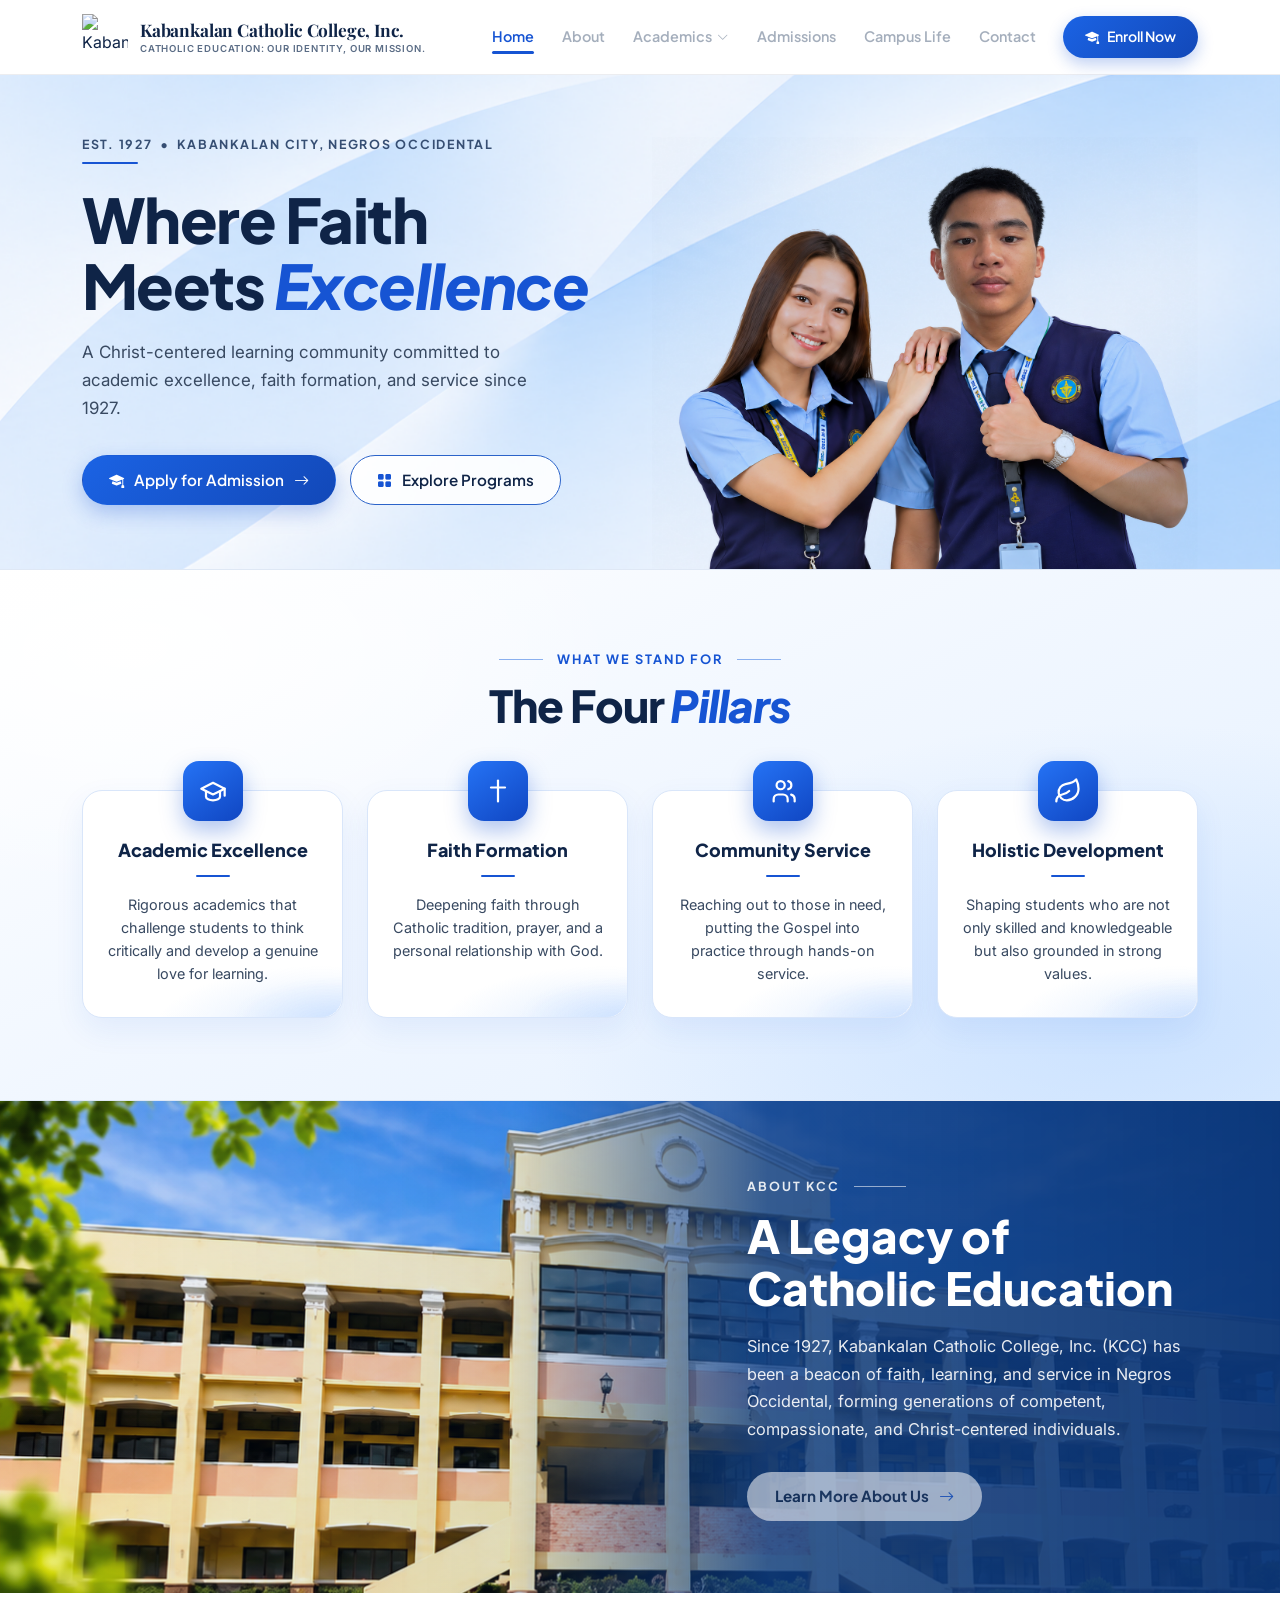
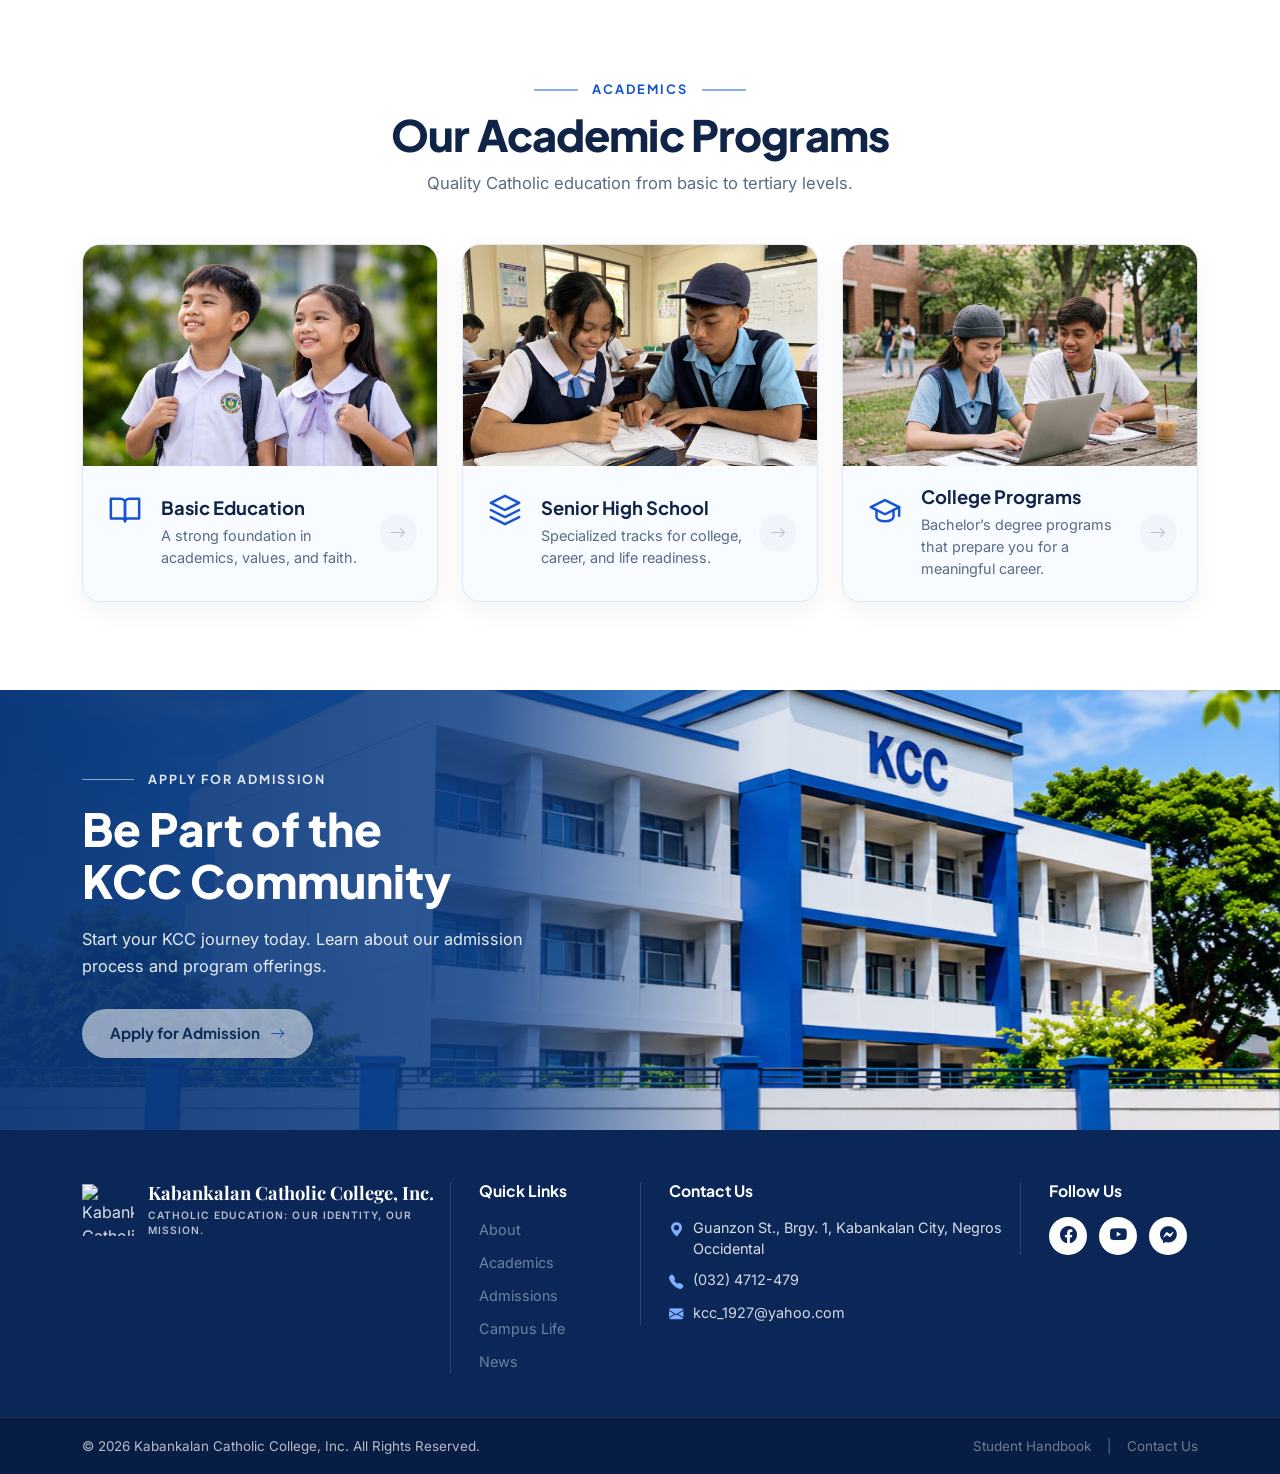
==== commit e5ee6408: "Mute secondary pages so only the homepage is active Temporarily disable access to all non-landing pa" ====
--- a/about.html
+++ b/about.html
@@ -4,6 +4,10 @@
 <head>
   <meta charset="utf-8">
   <meta content="width=device-width, initial-scale=1.0" name="viewport">
+  <!-- Muted Page Redirect: remove this block to re-enable this page -->
+  <meta name="robots" content="noindex, nofollow">
+  <meta http-equiv="refresh" content="0; url=index.html">
+  <script>window.location.replace("index.html");</script>
   <title>About KCC | Kabankalan Catholic College, Inc.</title>
   <meta name="description" content="Learn about the philosophy, vision, mission, history since 1927, official seal, K-C-C-I-A-N-S core values, and Alma Mater Hymn of Kabankalan Catholic College, Inc.">
   <meta name="theme-color" content="#1654d3">
--- a/assets/css/kcc-theme.css
+++ b/assets/css/kcc-theme.css
@@ -1948,3 +1948,80 @@
     left: -34.5px;
   }
 }
+
+/*--------------------------------------------------------------
+# Muted / Disabled Page Links
+--------------------------------------------------------------*/
+.kcc-link-muted {
+  cursor: not-allowed;
+  user-select: none;
+}
+
+.kcc-nav > ul > li > a.kcc-link-muted,
+.kcc-nav > ul > li > a.kcc-link-muted:hover {
+  color: var(--kcc-muted);
+  opacity: 0.55;
+  cursor: not-allowed;
+  background: transparent;
+}
+
+.kcc-nav > ul > li > a.kcc-link-muted::after {
+  transform: scaleX(0) !important;
+}
+
+.kcc-nav .dropdown.kcc-dropdown-muted:hover > ul,
+.kcc-nav .dropdown.kcc-dropdown-muted.dropdown-open > ul {
+  opacity: 0;
+  visibility: hidden;
+  pointer-events: none;
+  display: none;
+}
+
+.kcc-nav .dropdown.kcc-dropdown-muted:hover > a i,
+.kcc-nav .dropdown.kcc-dropdown-muted.dropdown-open > a i {
+  transform: none;
+}
+
+.btn-kcc-white.kcc-link-muted,
+.btn-kcc-white.kcc-link-muted:hover {
+  opacity: 0.62;
+  background: rgba(255, 255, 255, 0.88);
+  color: var(--kcc-navy);
+  box-shadow: none;
+  transform: none;
+  cursor: not-allowed;
+}
+
+.btn-kcc-white.kcc-link-muted:hover i {
+  transform: none;
+  color: var(--kcc-blue);
+}
+
+.kcc-program-card.kcc-link-muted,
+.kcc-program-card.kcc-link-muted:hover {
+  cursor: not-allowed;
+  transform: none;
+  box-shadow: 0 8px 26px rgba(15, 36, 71, 0.06);
+  border-color: var(--kcc-border);
+}
+
+.kcc-program-card.kcc-link-muted:hover .kcc-program-media img {
+  transform: none;
+}
+
+.kcc-program-card.kcc-link-muted .kcc-program-arrow,
+.kcc-program-card.kcc-link-muted:hover .kcc-program-arrow {
+  opacity: 0.4;
+  background: #e8eef7;
+  color: var(--kcc-muted);
+  transform: none;
+}
+
+.kcc-footer-links a.kcc-link-muted,
+.kcc-footer-links a.kcc-link-muted:hover,
+.kcc-footer-bottom a.kcc-link-muted,
+.kcc-footer-bottom a.kcc-link-muted:hover {
+  color: rgba(255, 255, 255, 0.42);
+  text-decoration: none;
+  cursor: not-allowed;
+}
